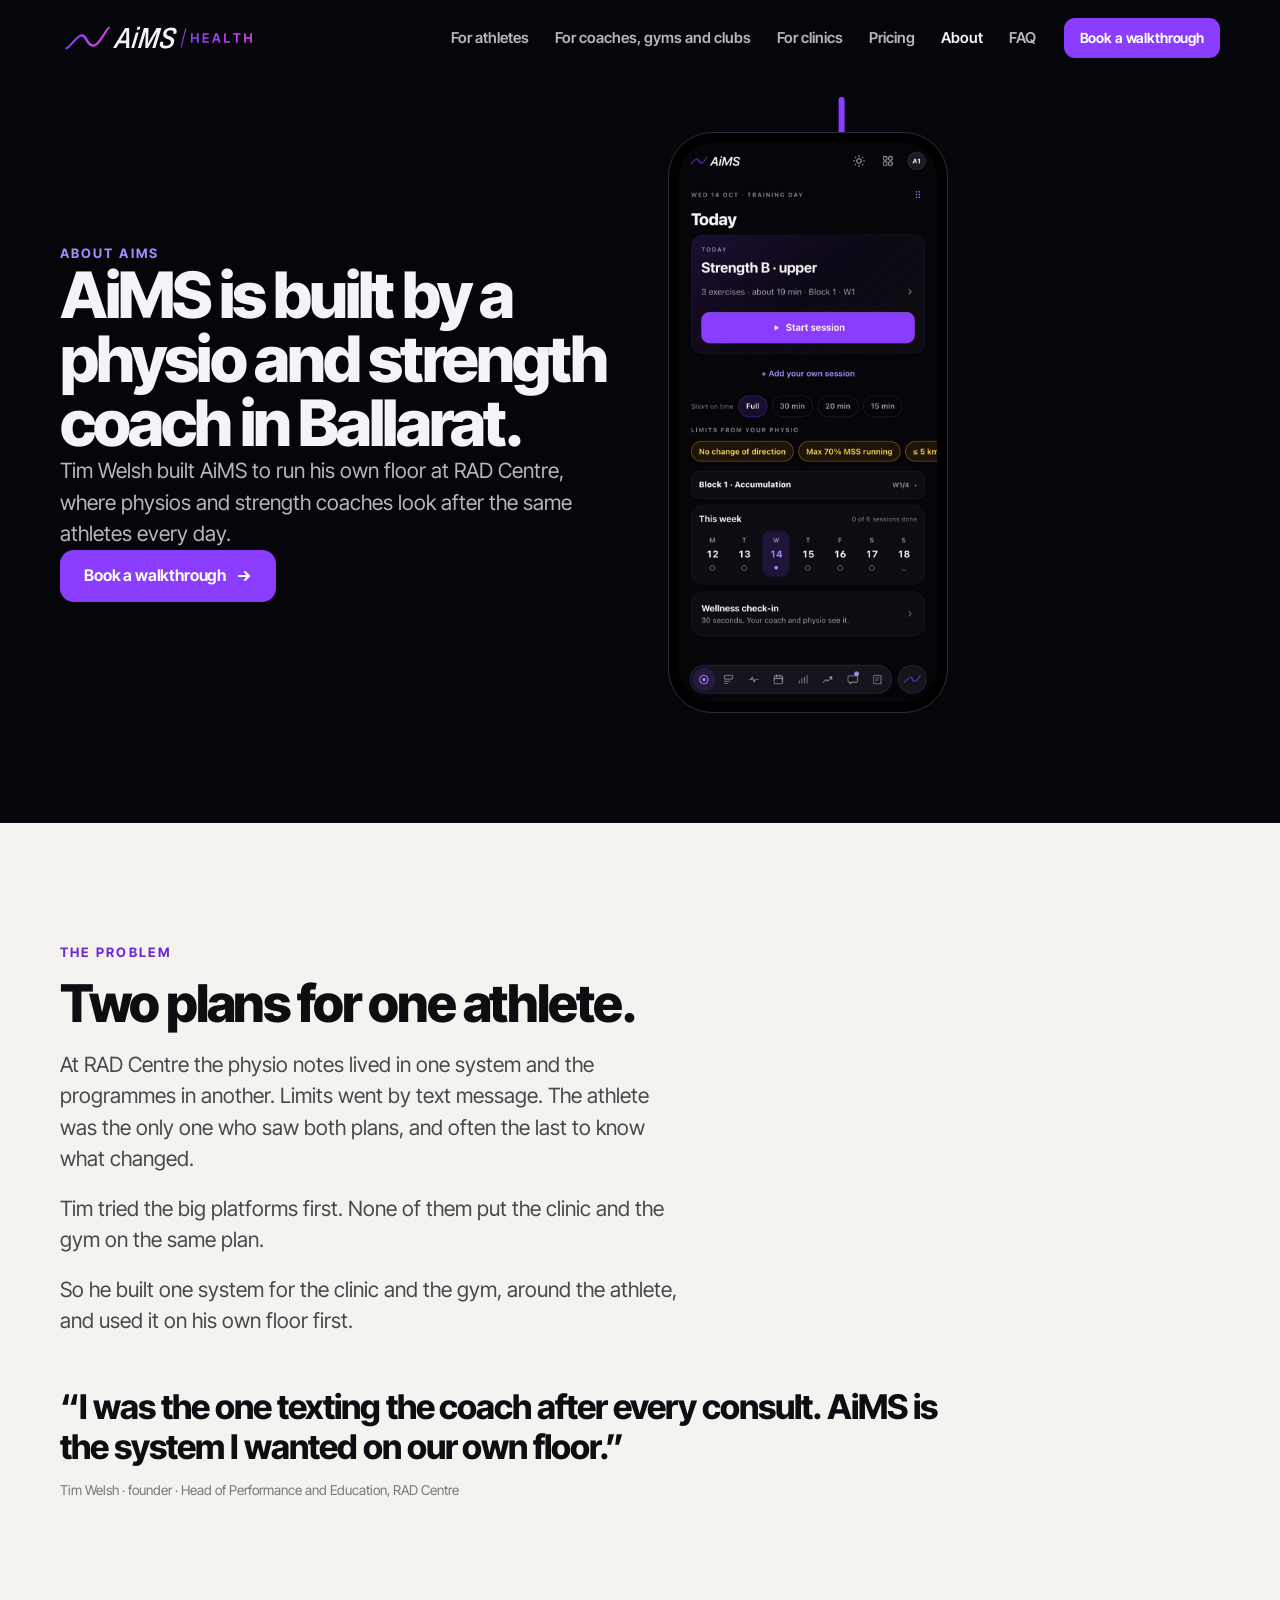
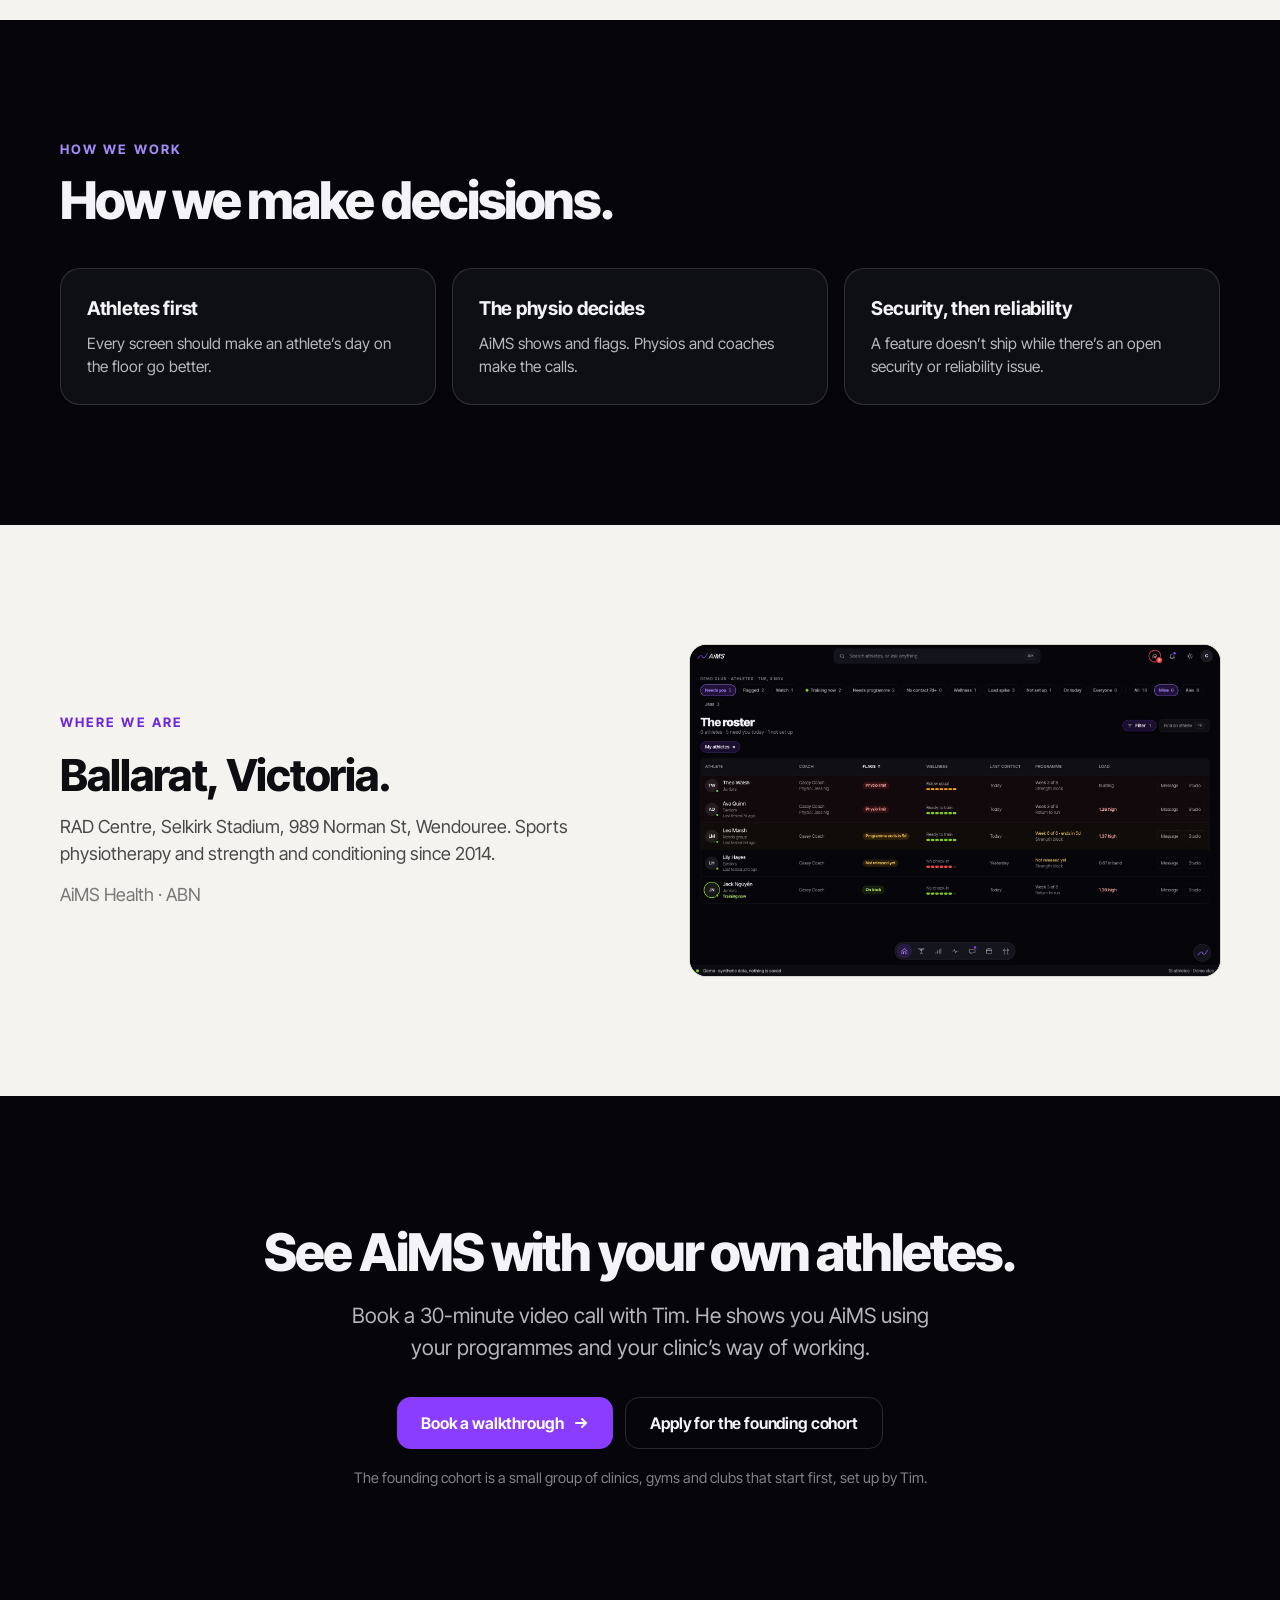
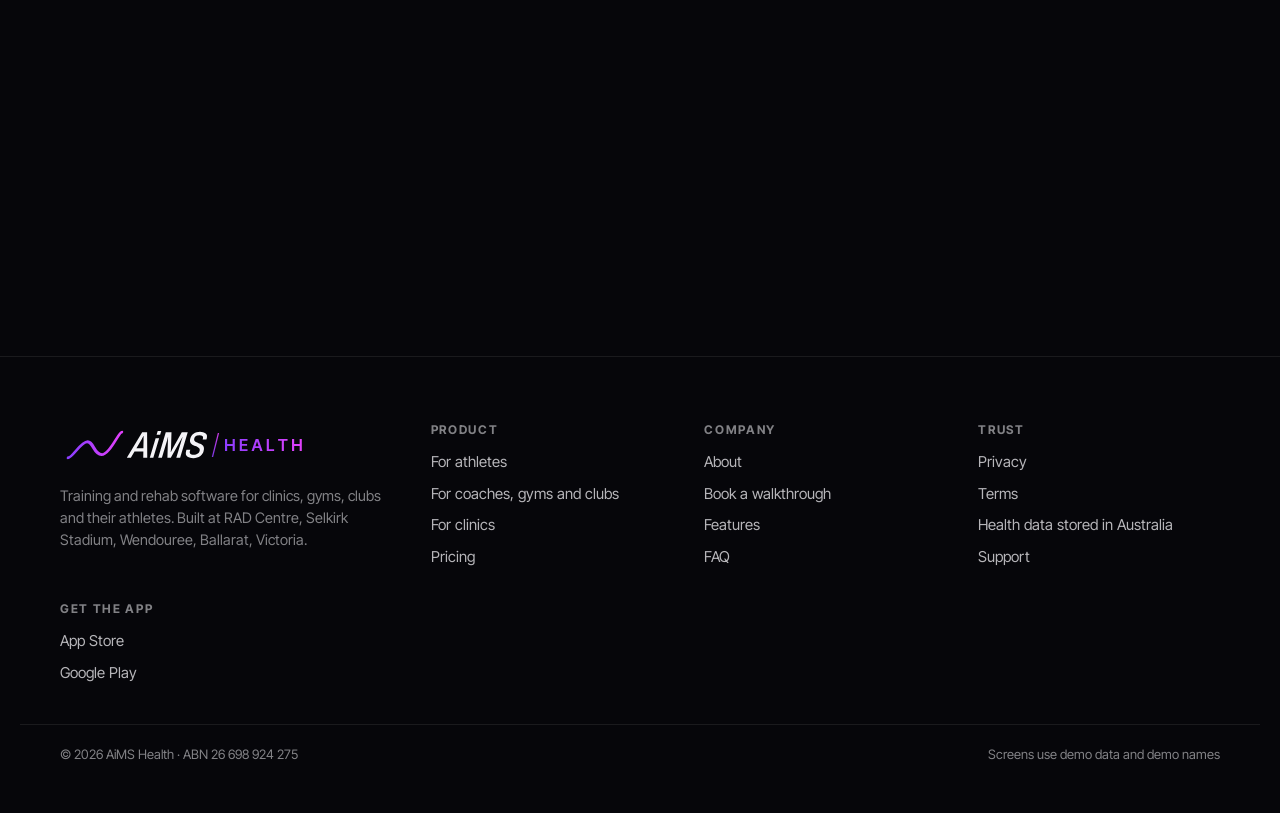
==== about.html @ 41368094 "Launch the v5 website on aimshealth.com.au New home, athletes, coaches, clinics, pricing, features, " ====
<!doctype html><html lang="en-AU"><head><meta charset="utf-8"><meta name="viewport" content="width=device-width,initial-scale=1,viewport-fit=cover">
<title>About AiMS · Built in Ballarat by a physio and strength coach</title><meta name="description" content="AiMS is built by Tim Welsh at RAD Centre in Ballarat, where physios and strength coaches look after the same athletes."><link rel="canonical" href="https://aimshealth.com.au/about"><meta property="og:type" content="website"><meta property="og:site_name" content="AiMS Health"><meta property="og:title" content="About AiMS · Built in Ballarat by a physio and strength coach"><meta property="og:description" content="AiMS is built by Tim Welsh at RAD Centre in Ballarat, where physios and strength coaches look after the same athletes."><meta property="og:url" content="https://aimshealth.com.au/about"><meta property="og:image" content="https://aimshealth.com.au/assets/og/aims-og.png"><meta property="og:image:width" content="1200"><meta property="og:image:height" content="630"><meta property="og:image:alt" content="AiMS Health: training and rehab software for clinics, gyms, clubs and their athletes"><meta property="og:locale" content="en_AU"><meta name="twitter:card" content="summary_large_image"><meta name="twitter:title" content="About AiMS · Built in Ballarat by a physio and strength coach"><meta name="twitter:description" content="AiMS is built by Tim Welsh at RAD Centre in Ballarat, where physios and strength coaches look after the same athletes."><meta name="twitter:image" content="https://aimshealth.com.au/assets/og/aims-og.png"><link rel="icon" href="/favicon.ico" sizes="any">
<meta name="theme-color" content="#06060A"><link rel="icon" href="assets/logo/favicon.svg" type="image/svg+xml"><link rel="apple-touch-icon" href="assets/logo/apple-touch-icon.png">
<link rel="preconnect" href="https://fonts.googleapis.com"><link rel="preconnect" href="https://fonts.gstatic.com" crossorigin><link href="https://fonts.googleapis.com/css2?family=Inter+Tight:wght@400..800&display=swap" rel="stylesheet">
<link rel="stylesheet" href="v4.css"></head><body><a class="skip" href="#main">Skip to content</a>

<div class="page" id="main"><section class="pg-hero"><header class="hdr"><div class="wrap"><a class="logo" href="index.html"><picture><source media="(max-width:899px)" srcset="assets/logo/aims-health_dark_small-cut.svg"><img src="assets/logo/aims-health-g2_dark.svg" alt="AiMS Health home"></picture></a>
<nav aria-label="Main"><a href="athletes.html">For athletes</a><a href="coaches.html">For coaches, gyms and clubs</a><a href="clinics.html">For clinics</a><a href="pricing.html">Pricing</a><a href="about.html" class=on>About</a><a href="faq.html">FAQ</a></nav><details class="menu"><summary>Menu</summary><nav aria-label="Main"><a href="athletes.html">For athletes</a><a href="coaches.html">For coaches, gyms and clubs</a><a href="clinics.html">For clinics</a><a href="pricing.html">Pricing</a><a href="about.html" class=on>About</a><a href="faq.html">FAQ</a><a href="contact.html">Book a walkthrough</a></nav></details>
<a class="btn btn-p btn-sm" href="contact.html">Book a walkthrough</a></div></header><div class="wrap"><div class="hero-grid"><div class="tx">
<div class="eyebrow rv">About AiMS</div><h1 class="rv">AiMS is built by a physio and strength coach in Ballarat.</h1><p class="lead rv">Tim Welsh built AiMS to run his own floor at RAD Centre, where physios and strength coaches look after the same athletes every day.</p><div class="ctas rv"><a class="btn btn-p" href="contact.html">Book a walkthrough <svg class="arr" viewBox="0 0 16 16" fill="none" stroke="currentColor" stroke-width="2" stroke-linecap="round" aria-hidden="true"><path d="M3 8h10M9 4l4 4-4 4"/></svg></a></div></div><div class="media rv"><div class="phone"><img src="assets/shots/app/athlete-home_dark.jpg" width="780" height="1690" alt="AiMS athlete app: today’s session, demo data" decoding="async" loading="lazy"></div></div></div></div></section><section class="sec light"><div class="wrap"><div class="sec-head rv"><div class="eyebrow">The problem</div><h2 style="margin-top:14px">Two plans for one athlete.</h2>
<p class="lead">At RAD Centre the physio notes lived in one system and the programmes in another. Limits went by text message. The athlete was the only one who saw both plans, and often the last to know what changed.</p>
<p class="lead">Tim tried the big platforms first. None of them put the clinic and the gym on the same plan.</p>
<p class="lead">So he built one system for the clinic and the gym, around the athlete, and used it on his own floor first.</p></div>
<blockquote class="rv" style="font-size:34px;font-weight:750;letter-spacing:-.03em;line-height:1.2;margin-top:50px;max-width:900px">“I was the one texting the coach after every consult. AiMS is the system I wanted on our own floor.”</blockquote>
<p class="cap rv">Tim Welsh · founder · Head of Performance and Education, RAD Centre </p></div></section><section class="sec"><div class="wrap"><div class="sec-head rv"><div class="eyebrow">How we work</div><h2 style="margin-top:14px">How we make decisions.</h2></div><div class="cards">
<div class="card rv"><b>Athletes first</b><span>Every screen should make an athlete’s day on the floor go better.</span></div>
<div class="card rv"><b>The physio decides</b><span>AiMS shows and flags. Physios and coaches make the calls.</span></div>
<div class="card rv"><b>Security, then reliability</b><span>A feature doesn’t ship while there’s an open security or reliability issue.</span></div></div></div></section><section class="sec light"><div class="wrap"><div class="row"><div class="tx rv"><div class="eyebrow">Where we are</div><h3 style="font-size:44px">Ballarat, Victoria.</h3>
<p>RAD Centre, Selkirk Stadium, 989 Norman St, Wendouree. Sports physiotherapy and strength and conditioning since 2014.</p><p class="cap">AiMS Health · ABN </p></div>
<div class="media rv"><div class="shot"><img src="assets/shots/app/coach-roster_dark.jpg" width="1800" height="1125" alt="AiMS coach roster, demo data" decoding="async" loading="lazy"></div></div></div></div></section><section class="cta" id="next"><div class="wrap">
<h2 class="rv">See AiMS with your own athletes.</h2>
<p class="lead rv">Book a 30-minute video call with Tim. He shows you AiMS using your programmes and your clinic’s way of working.</p>
<div class="ctas rv"><a class="btn btn-p" href="contact.html">Book a walkthrough <svg class="arr" viewBox="0 0 16 16" fill="none" stroke="currentColor" stroke-width="2" stroke-linecap="round" aria-hidden="true"><path d="M3 8h10M9 4l4 4-4 4"/></svg></a><a class="btn btn-s" href="contact.html#founding">Apply for the founding cohort</a></div>
<p class="small rv">The founding cohort is a small group of clinics, gyms and clubs that start first, set up by Tim. </p>
<div class="mark-box" aria-hidden="true"></div></div></section><footer><div class="wrap"><div><img src="assets/logo/aims-health-g2_dark.svg" alt="AiMS Health" loading="lazy"><p>Training and rehab software for clinics, gyms, clubs and their athletes. Built at RAD Centre, Selkirk Stadium, Wendouree, Ballarat, Victoria.</p></div>
<div><h4>Product</h4><ul><li><a href="athletes.html">For athletes</a></li><li><a href="coaches.html">For coaches, gyms and clubs</a></li><li><a href="clinics.html">For clinics</a></li><li><a href="pricing.html">Pricing</a></li></ul></div>
<div><h4>Company</h4><ul><li><a href="about.html">About</a></li><li><a href="contact.html">Book a walkthrough</a></li><li><a href="whatsnew.html">Features</a></li><li><a href="faq.html">FAQ</a></li></ul></div>
<div><h4>Trust</h4><ul><li><a href="/privacy">Privacy</a></li><li><a href="/terms">Terms</a></li><li><a href="faq.html#privacy">Health data stored in Australia</a></li><li><a href="/support">Support</a></li></ul></div>
<div><h4>Get the app</h4><ul><li><a href="https://apps.apple.com/au/app/id6800306696">App Store</a></li><li><a href="https://play.google.com/store/apps/details?id=au.com.aimshealth.app">Google Play</a></li></ul></div></div>
<div class="legal"><span>© 2026 AiMS Health · ABN 26 698 924 275</span><span>Screens use demo data and demo names</span></div></footer></div><script src="wave.js" defer></script></body></html>
---- v4.css ----
/* AiMS website v4 · DRAFT · one flat purple line down the page (wave.js) · plain layout, plain copy */
:root{
  --bg:#06060A;--surface:#0E0E15;--surface-2:#15151E;--line:rgba(255,255,255,.08);--line-2:rgba(255,255,255,.14);
  --t1:#F4F3F7;--t2:rgba(244,243,247,.74);--t3:rgba(244,243,247,.52);
  --paper:#F4F3EF;--ink:#0E0E12;--ink-2:rgba(14,14,18,.74);--ink-3:rgba(14,14,18,.54);
  --v:#8B3DFF;--vt:#A78BFA;--vl:#6D28D9;--care:#0E7490;
  --font:'Inter Tight',system-ui,-apple-system,'Segoe UI',sans-serif;--max:1240px;--ease:cubic-bezier(.22,1,.36,1);
}
*{box-sizing:border-box;margin:0;padding:0}
html{-webkit-text-size-adjust:100%}
body{font-family:var(--font);background:var(--bg);color:var(--t1);font-size:18px;line-height:1.5;-webkit-font-smoothing:antialiased;overflow-x:hidden}
img{display:block;max-width:100%;height:auto}a{color:inherit;text-decoration:none}
.page{position:relative}
.page>section,.page>footer{position:relative}
.wrap{max-width:var(--max);margin:0 auto;padding:0 40px;position:relative;z-index:2}
.media{position:relative;z-index:3}
/* the line: its own layer, under content, over section backgrounds */
.page>.wave{position:absolute;z-index:1;pointer-events:none}
.measuring .rv{transform:none!important;transition:none!important}

.draft{background:#1B1B25;color:var(--t2);font-size:13px;text-align:center;padding:8px 16px}.draft b{color:var(--t1)}
.skip{position:absolute;left:-999px}.skip:focus{left:16px;top:8px;z-index:99;background:#fff;color:#000;padding:8px 12px;border-radius:8px}

/* header */
.hdr{position:relative;z-index:20}
.hdr .wrap{display:flex;align-items:center;gap:28px;height:76px}
.hdr .logo img{height:38px;width:auto}
.hdr nav{display:flex;gap:26px;margin-left:auto;font-size:15px;font-weight:600;color:var(--t2)}
.hdr nav a:hover,.hdr nav a.on{color:var(--t1)}
.menu{display:none}
.btn{display:inline-flex;align-items:center;justify-content:center;gap:10px;min-height:52px;padding:0 24px;border-radius:14px;font:650 16px/1.1 var(--font);letter-spacing:-.01em;white-space:nowrap;transition:transform .2s var(--ease),background-color .2s}
.btn:hover{transform:translateY(-1px)}
.btn-p{background:var(--v);color:#fff}.btn-p:hover{background:#7A2BF0}
.btn-s{color:var(--t1);border:1px solid var(--line-2)}
.light .btn-s{color:var(--ink);border-color:rgba(14,14,18,.22)}
.btn-sm{min-height:40px;padding:0 16px;font-size:14px;border-radius:11px}
.btn .arr{width:16px;height:16px}
.link{font-weight:650;color:var(--vt);border-bottom:1px solid rgba(167,139,250,.4)}.light .link{color:var(--vl);border-color:rgba(109,40,217,.35)}

/* type */
.eyebrow{font-size:13px;font-weight:700;letter-spacing:.16em;text-transform:uppercase;color:var(--vt)}
.light .eyebrow{color:var(--vl)}
h1{font-size:76px;font-weight:800;letter-spacing:-.045em;line-height:1;text-wrap:balance}
h2{font-size:52px;font-weight:800;letter-spacing:-.04em;line-height:1.04;text-wrap:balance}
h3{font-size:24px;font-weight:750;letter-spacing:-.02em;line-height:1.2}
.lead{font-size:21px;line-height:1.5;color:var(--t2);max-width:620px}
p{color:var(--t2)}
.light{background:var(--paper);color:var(--ink)}
.light p,.light .lead{color:var(--ink-2)}
.tim[hidden]{display:none!important}
.tim{display:inline-block;font-size:11px!important;font-weight:700;letter-spacing:.04em;color:#0E0E12!important;background:#E9E3FF;border-radius:6px;padding:2px 7px;margin-left:6px;vertical-align:2px;white-space:nowrap;line-height:1.5}
.tag{display:inline-block;font-size:11px;font-weight:750;letter-spacing:.08em;text-transform:uppercase;border-radius:999px;padding:3px 9px;vertical-align:2px;white-space:nowrap;line-height:1.4}
.tag.coming{color:var(--t2);border:1px solid var(--line-2)}
.light .tag.coming{color:var(--ink-2);border-color:rgba(14,14,18,.25)}
.tag.live{color:#0B3B12;background:#B9F28B}
.cap{font-size:13.5px;color:var(--t3);margin-top:12px}.light .cap{color:var(--ink-3)}

/* product frames */
.shot{border-radius:16px;overflow:hidden;background:#000;box-shadow:0 0 0 1px rgba(255,255,255,.12)}
.light .shot{box-shadow:0 0 0 1px #D6D4CD}
.phone{position:relative;width:280px;max-width:100%;border-radius:44px;background:#000;padding:10px;border:1px solid #2C2C38}
.phone img{border-radius:34px}
.light .phone{border-color:#CFCDC6}

/* hero */
.hero{padding:0 0 120px;background:var(--bg)}
.hero-grid{display:grid;grid-template-columns:1fr 1.05fr;gap:56px;align-items:center;padding-top:56px}
.hero h1{margin-top:18px}
.hero .lead{margin-top:24px}
.hero .ctas{margin-top:36px}
.hero .after{font-size:15px;color:var(--t3);margin-top:16px}
.ctas{display:flex;gap:12px;flex-wrap:wrap}

/* who it's for */
.who{padding:110px 0;background:var(--paper);color:var(--ink)}
.who-grid{display:grid;grid-template-columns:repeat(3,1fr);gap:18px;margin-top:36px}
.who-card{border-radius:20px;background:#fff;border:1px solid #E2E0DA;padding:28px}
.who-card .k{font-size:13px;font-weight:750;letter-spacing:.12em;text-transform:uppercase;color:var(--vl)}
.who-card h3{margin-top:12px;color:var(--ink)}
.who-card p{margin-top:10px;font-size:16.5px}
.who-card a{display:inline-block;margin-top:16px;font-size:15px}

/* plan / train / track and split rows */
.sec{padding:120px 0}
.sec-head{max-width:760px}
.sec-head .lead{margin-top:18px}
.rows{display:grid;gap:120px;margin-top:80px}
.row{display:grid;grid-template-columns:1fr 1fr;gap:100px;align-items:center}
.row.rev>.tx{order:2}
.row .media{display:flex;flex-direction:column;align-items:center}
.row .media .shot{width:100%}
.step-n{display:inline-grid;place-items:center;width:44px;height:44px;border-radius:50%;background:var(--v);color:#fff;font-weight:800;font-size:17px}
.row h3{font-size:36px;letter-spacing:-.03em;margin-top:18px;line-height:1.1}
.row .tx p{margin-top:14px;font-size:18px}
.ticks{list-style:none;display:grid;gap:12px;margin-top:22px}
.ticks li{position:relative;padding-left:28px;font-size:17px;line-height:1.45;color:var(--t2)}
.ticks li b{color:var(--t1)}
.ticks li:before{content:"";position:absolute;left:2px;top:7px;width:12px;height:6px;border-left:2.5px solid var(--vt);border-bottom:2.5px solid var(--vt);transform:rotate(-45deg)}
.light .ticks li{color:var(--ink-2)}.light .ticks li b{color:var(--ink)}.light .ticks li:before{border-color:var(--vl)}

/* the clinical wall */
.wall{display:grid;grid-template-columns:1fr 1fr;gap:16px;margin-top:40px}
.wall>div{border-radius:20px;padding:26px;background:#fff;border:1px solid #E2E0DA}
.dark .wall>div,.page>section:not(.light) .wall>div{background:var(--surface);border-color:var(--line-2)}
.wall h3{font-size:21px}
.wall ul{list-style:none;margin-top:14px;display:grid;gap:10px}
.wall li{font-size:16px;padding-left:24px;position:relative;color:var(--ink-2)}
.page>section:not(.light) .wall li{color:var(--t2)}
.wall .yes li:before{content:"";position:absolute;left:2px;top:7px;width:11px;height:6px;border-left:2.5px solid var(--vl);border-bottom:2.5px solid var(--vl);transform:rotate(-45deg)}
.wall .no li:before{content:"";position:absolute;left:3px;top:10px;width:12px;height:2.5px;background:#B42318}

/* live now / coming */
.status{display:grid;grid-template-columns:1fr 1fr;gap:16px;margin-top:40px}
.status>div{border-radius:20px;padding:28px;background:var(--surface);border:1px solid var(--line-2)}
.light .status>div{background:#fff;border-color:#E2E0DA}
.status h3{display:flex;align-items:center;gap:10px}
.status ul{list-style:none;margin-top:16px;display:grid;gap:10px}
.status li{font-size:16.5px;color:var(--t2);padding-left:20px;position:relative}
.light .status li{color:var(--ink-2)}
.status li:before{content:"";position:absolute;left:2px;top:10px;width:7px;height:7px;border-radius:50%;background:var(--vt)}
.status .soon li:before{background:transparent;border:1.5px solid var(--t3)}
.light .status .soon li:before{border-color:var(--ink-3)}

/* founder */
.founder{display:grid;grid-template-columns:1fr 1fr;min-height:640px;background:var(--bg)}
.ph-slot{position:relative;border-radius:0;min-height:520px;background:repeating-linear-gradient(115deg,#17121F 0 18px,#120E19 18px 36px);display:flex;align-items:flex-end;padding:28px}
.ph-slot.round{border-radius:22px}
.brief{border:1.5px dashed rgba(167,139,250,.6);border-radius:14px;padding:14px 16px;font-size:13.5px;color:var(--t2);background:rgba(6,6,10,.6);max-width:440px}
.brief b{display:block;font-size:11px;letter-spacing:.14em;text-transform:uppercase;color:var(--vt);margin-bottom:4px}
.founder>.ph-slot{order:2}
.founder-shot{background:radial-gradient(ellipse at 50% 40%,#22134a 0,#0B0B10 70%);align-items:center;justify-content:center;padding:56px}
.founder-shot img{width:100%;height:auto;border-radius:14px;box-shadow:0 30px 80px rgba(0,0,0,.5);border:1px solid rgba(255,255,255,.08)}
.founder .tx{padding:110px 80px 110px 120px;display:flex;flex-direction:column;justify-content:center;position:relative;z-index:2}
.founder blockquote{font-size:38px;font-weight:750;letter-spacing:-.03em;line-height:1.15;margin-top:20px}
.founder .by{margin-top:22px;font-size:16px;color:var(--t3)}
.facts{display:grid;grid-template-columns:1fr 1fr;gap:20px 28px;margin-top:44px;padding-top:30px;border-top:1px solid var(--line)}
.facts b{display:block;font-size:17px}.facts span{font-size:15px;color:var(--t3)}

/* pricing tiles */
.ptiles{display:grid;grid-template-columns:repeat(3,1fr);gap:18px;margin-top:44px}
.pt{border-radius:22px;background:#fff;border:1px solid #E2E0DA;padding:30px;display:flex;flex-direction:column}
.pt.pick{background:var(--ink);color:var(--t1);border-color:var(--ink)}
.pt .tier{font-size:13px;font-weight:700;letter-spacing:.12em;text-transform:uppercase;color:var(--ink-3)}
.pt.pick .tier{color:var(--vt)}
.pt .price{font-size:60px;font-weight:800;letter-spacing:-.05em;line-height:1;margin-top:18px}
.pt .price small{font-size:17px;font-weight:600;letter-spacing:0;color:var(--ink-3)}
.pt.pick .price small{color:var(--t3)}
.pt p{font-size:16px;margin-top:12px}.pt.pick p{color:var(--t2)}
.pt .ticks{margin-top:18px}.pt.pick .ticks li{color:var(--t2)}.pt.pick .ticks li b{color:var(--t1)}.pt.pick .ticks li:before{border-color:var(--vt)}
.pt .sp{flex:1;min-height:24px}
.pt .btn{align-self:flex-start}
.gst{font-size:14.5px;color:var(--ink-3);margin-top:18px}
.pcmp{width:100%;border-collapse:collapse;margin-top:28px;font-size:15px}
.pcmp th,.pcmp td{text-align:left;padding:13px 12px;border-bottom:1px solid #DAD8D1}
.pcmp th{font-size:12px;letter-spacing:.08em;text-transform:uppercase;color:var(--ink-3)}
.pcmp td{color:var(--ink-2)}.pcmp td:first-child{color:var(--ink);font-weight:600}.pcmp .y{color:var(--vl);font-weight:700}.pcmp .n{color:#A9A7A0}
.cards{display:grid;grid-template-columns:repeat(3,1fr);gap:16px;margin-top:40px}
.card{border-radius:20px;padding:26px;background:#fff;border:1px solid #E2E0DA}
.page>section:not(.light) .card{background:var(--surface);border-color:var(--line-2)}
.card b{display:block;font-size:19px;letter-spacing:-.015em}
.card span{display:block;margin-top:8px;font-size:15.5px;line-height:1.5;color:var(--ink-2)}
.page>section:not(.light) .card span{color:var(--t2)}

/* inner page hero */
.pg-hero{padding:0 0 110px}
.pg-hero .hero-grid{grid-template-columns:1fr 1fr}
.pg-hero.solo .hero-grid{grid-template-columns:1fr}
.pg-hero h1{font-size:64px}

/* FAQ, contact, legal */
.faqg{display:grid;grid-template-columns:240px 1fr;gap:56px}
.faqg nav{position:sticky;top:30px;align-self:start;display:grid;gap:10px;font-size:15px;color:var(--t2)}
.qa{padding:22px 0;border-top:1px solid var(--line)}
.qa h3{font-size:20px}.qa p{margin-top:8px;font-size:16.5px;line-height:1.55}
.faq-sec{margin-top:44px}.faq-sec:first-child{margin-top:0}
.faq-sec>.eyebrow{display:block;margin-bottom:6px}
.form{display:grid;grid-template-columns:1fr 1fr;gap:16px;border-radius:24px;background:var(--surface);border:1px solid var(--line-2);padding:32px}
.form label{display:grid;gap:8px;font-size:14px;font-weight:650;color:var(--t2)}
.form .full{grid-column:1/-1}
.form input,.form select,.form textarea{width:100%;min-height:48px;border-radius:14px;border:1px solid var(--line-2);background:var(--surface-2);color:var(--t1);padding:0 14px;font:500 16px var(--font)}
.form textarea{min-height:120px;padding:12px 14px;resize:vertical}
.nextsteps{list-style:none;display:grid;gap:22px;counter-reset:n;margin-top:26px}
.nextsteps li{position:relative;padding-left:52px;font-size:16.5px;color:var(--t2);line-height:1.5}
.nextsteps li b{display:block;color:var(--t1);font-size:18px}
.nextsteps li:before{counter-increment:n;content:counter(n);position:absolute;left:0;top:0;width:36px;height:36px;border-radius:50%;background:var(--v);color:#fff;display:grid;place-items:center;font-weight:800}
.legal-doc{max-width:800px}.legal-doc h2{font-size:40px;margin-top:20px}.legal-doc h3{font-size:20px;margin-top:30px}.legal-doc p{margin-top:10px;font-size:16.5px;line-height:1.6}
.wn{display:grid;gap:14px;margin-top:36px}
.wn>div{display:grid;grid-template-columns:150px 1fr;gap:24px;padding:22px 0;border-top:1px solid var(--line)}
.light .wn>div{border-color:#DAD8D1}
.wn .k{font-size:13px;font-weight:750;letter-spacing:.12em;text-transform:uppercase;color:var(--vt)}
.light .wn .k{color:var(--vl)}
.wn h3{font-size:21px}.wn p{margin-top:6px;font-size:16.5px}

/* the tools hub: old tool -> what it becomes in AiMS */
.tools{display:grid;grid-template-columns:1fr 220px 1.2fr;align-items:center;margin-top:52px}
.tcol{display:grid;gap:12px}
.tcard{min-height:64px;display:flex;align-items:center;justify-content:space-between;gap:12px;padding:0 20px;border-radius:14px;font-size:17px}
.tcard.old{border:1px solid var(--line-2);color:var(--t2);font-weight:600;background:transparent}
.tcard.new{background:var(--surface);border:1px solid var(--line-2)}
.tcard.new b{font-size:17px;color:var(--t1);letter-spacing:-.01em}
.tmid{position:relative;align-self:stretch;display:grid;place-items:center}
.tmid svg{position:absolute;inset:0;width:100%;height:100%;overflow:visible}
.tmid path{fill:none;stroke:var(--v);stroke-width:2.5;opacity:.75;vector-effect:non-scaling-stroke}
.tmid .hub{position:relative;z-index:2;width:80px;height:80px;border-radius:19px}
/* product tags in wordmark case: AiMS, AiMS Care */
.wm{font-style:normal;font-size:13px;font-weight:750;letter-spacing:-.01em;padding:4px 10px;border-radius:999px;white-space:nowrap}
.wm-aims{background:rgba(139,61,255,.16);color:#C4B5FD}.wm-care{background:rgba(34,211,238,.14);color:#67E8F9}
.tools-m{display:none;list-style:none}
.tools-note{margin-top:26px}
.m-only{display:none}

/* journeys: landmark chips on the line, real screens across from them */
.journey .tl-ev{height:210px}
.journey .tl-ev.has-phone{height:560px}.journey .tl-ev.has-desk{height:400px}
.journey .tl-tx.chip{display:flex;gap:12px;align-items:flex-start;background:var(--surface);border:1px solid var(--line-2);border-radius:16px;padding:14px 16px;text-align:left!important;width:min(360px,36%)}
.journey .chip .av{flex:none;width:34px;height:34px;border-radius:50%;display:grid;place-items:center;font-size:11.5px;font-weight:800;letter-spacing:.02em;color:#fff;background:var(--v)}
.journey .flag .chip .av{background:#EF4444}.journey .watch .chip .av{background:#B45309}
.journey .chip h4{font-size:18px;margin-top:2px}.journey .chip p{font-size:15px;margin-top:3px}
.journey .chip time{font-size:11.5px}
.tl-shot{position:absolute;top:50%;transform:translateY(-50%);z-index:3;transition:opacity .5s var(--ease)}
.tl-ev.L .tl-shot{left:calc(50% + 96px)}.tl-ev.R .tl-shot{right:calc(50% + 96px)}
.tl-shot .phone{width:220px;border-radius:36px;padding:8px}.tl-shot .phone img{border-radius:28px}
.tl-shot .shot{width:min(470px,38vw)}
.wave-on .tl-ev:not(.on) .tl-shot{opacity:0}
@media (prefers-reduced-motion:reduce){.tl-shot{transition:none}.wave-on .tl-ev:not(.on) .tl-shot{opacity:1}}

/* demo clips (pnpm video:site) */
video.clip{display:block;width:100%;height:auto;background:#000}
.phone video.clip{border-radius:34px}.tl-shot .phone video.clip{border-radius:28px}
.clip-grid{display:grid;grid-template-columns:repeat(4,1fr);gap:22px;margin-top:40px;align-items:start}
.clip-card .media{margin:0}.clip-card .phone{width:100%;max-width:240px}
.clip-card h3{font-size:18px;margin-top:16px}.clip-card p{font-size:15px;margin-top:6px}
.clip-card:has(.shot){grid-column:span 2}

/* v5: Apple-style scenes. One idea per screen, a device on generous empty space. */
.scene{padding:150px 0;min-height:88vh;display:flex;align-items:center}
.scene .wrap{width:100%}
.scene-grid{display:grid;grid-template-columns:.85fr 1.15fr;gap:90px;align-items:center}
.scene-grid.rev{grid-template-columns:1.15fr .85fr}.scene-grid.rev>.tx{order:2}
.scene h2{font-size:64px;letter-spacing:-.045em;line-height:1.02;margin-top:16px}
.scene .lead{margin-top:20px;font-size:21px}
.hero-scene .scene-grid{grid-template-columns:1fr;gap:56px;text-align:center}
.hero-scene .tx{max-width:760px;margin:0 auto}.hero-scene .lead{margin-left:auto;margin-right:auto}
.hero-scene h2{font-size:96px}
.device{display:flex;justify-content:center;transform-origin:50% 60%;will-change:transform}
.measuring .device,.measuring .scene .tx{transform:none!important}
.scene .tx{will-change:opacity,transform}
.device.mac{flex-direction:column;align-items:center}
.device.mac .bezel{width:100%;max-width:820px;padding:14px 14px 18px;border-radius:22px 22px 6px 6px;background:#0B0B10;border:1px solid #2C2C38}
.device.mac .bezel img,.device.mac .bezel video{border-radius:8px;display:block;width:100%;height:auto}
.device.mac .base{width:112%;max-width:920px;height:14px;border-radius:0 0 16px 16px;background:linear-gradient(#2A2A33,#15151B);border:1px solid #2C2C38;border-top:0}
.hero-scene .device.mac .bezel{max-width:1040px}.hero-scene .device.mac .base{max-width:1160px}
.device.ipad .bezel{width:100%;max-width:640px;padding:16px;border-radius:30px;background:#0B0B10;border:1px solid #2C2C38}
.device.ipad .bezel video,.device.ipad .bezel img{border-radius:14px;display:block;width:100%;height:auto}
.device.iphone .phone{width:300px}
.light .device .bezel{border-color:#CFCDC6}
/* support team: the athlete in the middle */
.team-wrap{margin:44px auto 10px;max-width:720px}
.team{width:100%;height:auto;overflow:visible}
.team text{font:700 17px var(--font);text-anchor:middle;letter-spacing:-.01em}
.team .ath circle{fill:var(--v)}.team .ath text{fill:#fff;font-size:22px;font-weight:800}
.team .bub circle{fill:#fff;stroke:var(--v);stroke-width:2.5}.team .bub text{fill:var(--ink)}
.team .bub.faint circle{fill:transparent;stroke:rgba(14,14,18,.22);stroke-width:1.5}.team .bub.faint text{fill:var(--ink-3);font-size:14px;font-weight:600}
.team .wv-link{fill:none;stroke:var(--v);stroke-width:4;stroke-linecap:round;stroke-dasharray:1;stroke-dashoffset:1;transition:stroke-dashoffset .9s var(--ease) var(--d,0s)}
.team .hair{stroke:rgba(14,14,18,.16);stroke-width:1.2;opacity:0;transition:opacity .6s var(--ease) .9s}
.team .bub,.team .ath{opacity:0;transform:translateY(10px);transition:opacity .6s var(--ease) var(--d,0s),transform .6s var(--ease) var(--d,0s);transform-box:fill-box;transform-origin:center}
.team .ath{transform:scale(.92)}
.team-wrap.in .wv-link{stroke-dashoffset:0}.team-wrap.in .hair{opacity:1}.team-wrap.in .bub,.team-wrap.in .ath{opacity:1;transform:none}
@media (prefers-reduced-motion:reduce){.team .wv-link{stroke-dashoffset:0;transition:none}.team .hair,.team .bub,.team .ath{opacity:1;transform:none;transition:none}}
.stores{display:flex;gap:12px;flex-wrap:wrap;margin-top:24px}
.store{display:inline-flex;align-items:center;min-height:48px;padding:0 18px;border-radius:12px;background:#000;color:#fff;font-weight:650;border:1px solid #333}

/* features by audience */
.feat-grid{display:grid;grid-template-columns:repeat(3,1fr);gap:18px;margin-top:40px}
.feat{border-radius:20px;padding:28px;background:#fff;border:1px solid #E2E0DA;display:flex;flex-direction:column}
.page>section:not(.light) .feat{background:var(--surface);border-color:var(--line-2)}
.feat h3{font-size:21px}
.feat .ticks{margin-top:16px;gap:10px}.feat .ticks li{font-size:16px}
.feat .link{margin-top:auto;padding-top:18px;align-self:flex-start;font-size:15px}
/* video placeholders: short silent loops captured from the aims-app demo */
.vid-ph{position:relative;border-radius:20px;background:repeating-linear-gradient(115deg,#17121F 0 18px,#120E19 18px 36px);display:flex;align-items:flex-end;padding:20px;width:100%}
.vid-ph.phone{max-width:300px;min-height:520px;border-radius:38px}
.vid-ph.desk{min-height:340px}
.vid-ph .brief{font-size:13px}
.vid-grid{display:grid;grid-template-columns:repeat(3,1fr);gap:18px;margin-top:40px;align-items:start}
.vid-grid .vid-ph.phone{max-width:none;min-height:420px;border-radius:24px}.vid-grid .vid-ph.desk{min-height:420px}

/* the dated story: the line rolls through each dot; the load spike stretch is red (flag #EF4444) */
.story{background:var(--bg)}
.tl{position:relative;list-style:none;margin:56px auto 0;max-width:980px}
.tl-ev{position:relative;height:190px}
.tl-dot{position:absolute;top:50%;width:18px;height:18px;margin:-9px 0 0 -9px;border-radius:50%;background:var(--v);box-shadow:0 0 0 6px var(--bg);z-index:3;opacity:0;transform:scale(.4);transition:opacity .35s var(--ease),transform .35s var(--ease)}
.tl-dot.on{opacity:1;transform:none}
.tl-ev.L .tl-dot{left:calc(50% - 50px)}.tl-ev.R .tl-dot{left:calc(50% + 50px)}
.tl-tx{position:absolute;top:50%;transform:translateY(-50%);width:min(380px,40%)}
.tl-ev.L .tl-tx{right:calc(50% + 96px);text-align:right}.tl-ev.R .tl-tx{left:calc(50% + 96px)}
.tl time{display:block;font-size:13px;font-weight:750;letter-spacing:.1em;text-transform:uppercase;color:var(--vt)}
.tl h4{font-size:22px;letter-spacing:-.02em;margin-top:4px}
.tl p{font-size:16.5px;margin-top:4px}
.tl .flag .tl-dot,.tl .spike .tl-dot{background:#EF4444}
.tl .flag time,.tl .flag h4,.tl .spike time,.tl .spike h4{color:#FCA5A5}
.tl .watch .tl-dot{background:#F59E0B}
.tl .watch time,.tl .watch h4{color:#FCD34D}
.tl-tx{transition:opacity .45s var(--ease)}
.wave-on .tl-ev:not(.on) .tl-tx{opacity:0}
.story .sec-head{max-width:calc(50% + 10px)}
@media (prefers-reduced-motion:reduce){.tl-dot{opacity:1;transform:none;transition:none}.tl-tx{transition:none}.wave-on .tl-ev:not(.on) .tl-tx{opacity:1}}

/* last section: next step + the AiMS mark the line draws */
.cta{padding:130px 0 70px;text-align:center;background:var(--bg)}
.cta .lead{margin:20px auto 0}
.cta .ctas{justify-content:center;margin-top:34px}
.cta .small{font-size:14.5px;color:var(--t3);margin-top:18px}
.mark-box{width:64%;max-width:860px;height:0;padding-bottom:min(28.2%,379px);margin:70px auto 0;pointer-events:none}

/* footer */
footer{border-top:1px solid var(--line);padding:64px 0 48px;background:var(--bg)}
footer .wrap{display:grid;grid-template-columns:1.4fr 1fr 1fr 1fr;gap:32px}
footer img{height:48px;width:auto}
footer p{font-size:14.5px;margin-top:16px;max-width:340px;color:var(--t3)}
footer h4{font-size:12px;letter-spacing:.14em;text-transform:uppercase;color:var(--t3);margin-bottom:12px}
footer ul{list-style:none;display:grid;gap:9px;font-size:15px;color:var(--t2)}
.legal{max-width:var(--max);margin:40px auto 0;padding:20px 40px 0;border-top:1px solid var(--line);font-size:13px;color:var(--t3);display:flex;justify-content:space-between;gap:16px;flex-wrap:wrap}

/* reveal: opacity and transform only */
.rv{opacity:0;transform:translateY(22px);transition:opacity .7s var(--ease),transform .7s var(--ease)}
.rv.in{opacity:1;transform:none}
@media (prefers-reduced-motion:reduce){.rv{opacity:1;transform:none;transition:none}.btn{transition:none}}

/* ---------- narrow desktop: the nav moves into the Menu, the headline steps down ---------- */
.hdr nav a{white-space:nowrap}
@media (max-width:1179px){
  .hdr nav{display:none}
  .hdr .logo{margin-right:auto}
  .menu{display:block;position:relative}
  .menu summary{list-style:none;cursor:pointer;min-height:40px;display:flex;align-items:center;padding:0 12px;border-radius:11px;border:1px solid var(--line-2);font-size:14px;font-weight:650}
  .menu summary::-webkit-details-marker{display:none}
  .menu[open] nav{display:grid;position:absolute;right:0;top:48px;min-width:230px;gap:4px;padding:10px;border-radius:14px;background:#14141C;border:1px solid var(--line-2);font-size:16px;z-index:40}
  .menu nav a{padding:10px 12px;border-radius:9px}
}
@media (min-width:900px) and (max-width:1179px){
  h1{font-size:58px}.pg-hero h1{font-size:52px}
}

/* ---------- phone and tablet: stacked, the line runs down the left gutter ---------- */
@media (max-width:899px){
  body{font-size:17px}
  .wrap{padding:0 18px 0 40px}
  .legal{padding:20px 18px 0 40px}
  .hdr .wrap{height:64px;gap:12px}
  .hdr nav{display:none}
  .hdr .wrap>.btn{display:none}
  .hdr .logo{margin-right:auto}.hdr .logo img{height:28px}
  .menu{display:block;position:relative}
  .menu summary{list-style:none;cursor:pointer;min-height:40px;display:flex;align-items:center;padding:0 12px;border-radius:11px;border:1px solid var(--line-2);font-size:14px;font-weight:650}
  .menu summary::-webkit-details-marker{display:none}
  .menu[open] nav{display:grid;position:absolute;right:0;top:48px;min-width:210px;gap:4px;padding:10px;border-radius:14px;background:#14141C;border:1px solid var(--line-2);font-size:16px}
  .menu nav a{padding:10px 12px;border-radius:9px}
  h1,.pg-hero h1{font-size:40px;letter-spacing:-.04em;line-height:1.05}
  h2{font-size:32px}
  .lead{font-size:18px}
  .hero{padding-bottom:64px}
  .hero-grid,.pg-hero .hero-grid{grid-template-columns:1fr;gap:36px;padding-top:28px}
  .hero .ctas .btn{width:100%}
  .who,.sec{padding:64px 0}
  .who-grid,.cards,.ptiles,.wall,.status,.faqg,.form,.feat-grid,.vid-grid,.clip-grid,footer .wrap{grid-template-columns:1fr}
  .clip-card:has(.shot){grid-column:auto}.clip-card .phone{max-width:230px}
  .vid-ph.phone{min-height:440px}.vid-ph.desk{min-height:240px}.vid-grid .vid-ph{min-height:260px!important}
  .rows{gap:64px;margin-top:44px}
  .row,.row.rev{grid-template-columns:1fr;gap:26px}
  .row.rev>.tx{order:0}
  .row .media{align-items:flex-start}
  .row h3{font-size:27px}
  .phone{width:230px;border-radius:38px}.phone img{border-radius:29px}
  .founder{grid-template-columns:1fr;min-height:0}
  .founder .ph-slot{min-height:300px;margin-left:40px}
  .founder .tx{padding:56px 18px 64px 40px}
  .founder blockquote{font-size:27px}
  .facts{grid-template-columns:1fr}
  .pt .price{font-size:48px}
  .pcmp{display:block;overflow-x:auto;font-size:13px}.pcmp th,.pcmp td{padding:9px 7px}
  .faqg nav{position:static}
  .wn>div{grid-template-columns:1fr;gap:6px}
  .form{padding:20px}
  .cta{padding:72px 0 40px;text-align:left}
  .cta .lead{margin-left:0}
  .cta .ctas{justify-content:flex-start}.cta .ctas .btn{width:100%}
  .mark-box{width:70%;padding-bottom:30.8%;margin:48px 8% 0 auto}
  .pg-hero{padding-bottom:64px}
  .ph-slot{min-height:300px}
  .tl{margin-top:36px}
  .tl-ev{height:auto;padding:16px 0}
  .tl-ev.L .tl-dot{left:-27px}.tl-ev.R .tl-dot{left:-19px}
  .tl-dot{width:14px;height:14px;margin:-7px 0 0 -7px;box-shadow:0 0 0 4px var(--bg)}
  .tl-tx,.tl-ev.L .tl-tx,.tl-ev.R .tl-tx{position:static;transform:none;width:auto;text-align:left}
  .tl h4{font-size:19px}.tl p{font-size:16px}
  .story .sec-head{max-width:none}
  .scene{padding:64px 0;min-height:0}
  .scene-grid,.scene-grid.rev{grid-template-columns:1fr;gap:28px}.scene-grid.rev>.tx{order:0}
  .scene h2,.hero-scene h2{font-size:36px}.scene .lead{font-size:18px}
  .hero-scene .scene-grid{text-align:left}.hero-scene .tx{margin:0}
  .device.iphone .phone{width:240px}.device{justify-content:flex-start}
  .device.mac .bezel{padding:8px 8px 10px;border-radius:14px 14px 4px 4px}.device.mac .base{height:9px;width:100%}
  .device.ipad .bezel{padding:9px;border-radius:20px}
  .team-wrap{margin:28px 0 0}
  .tools{display:none}.tools-m{display:grid;gap:14px;margin-top:32px}.m-only{display:grid}.d-only{display:none}
  .tools-m li{display:grid;gap:6px}
  .tools-m .old{font-size:15px;color:var(--t3);font-weight:600}
  .tools-m .to{color:var(--vt);font-size:14px;line-height:1}
  .tools-m .tcard{min-height:0;padding:12px 14px;flex-wrap:wrap}.tools-m .tcard b{font-size:16px}
  .journey .tl-ev,.journey .tl-ev.has-phone,.journey .tl-ev.has-desk{height:auto;padding:14px 0}
  .journey .tl-dot{top:44px}
  .journey .tl-tx.chip{width:auto}
  .tl-shot,.tl-ev.L .tl-shot,.tl-ev.R .tl-shot{position:static;transform:none;margin-top:14px}
  .tl-shot .phone{width:210px}.tl-shot .shot{width:100%}
}
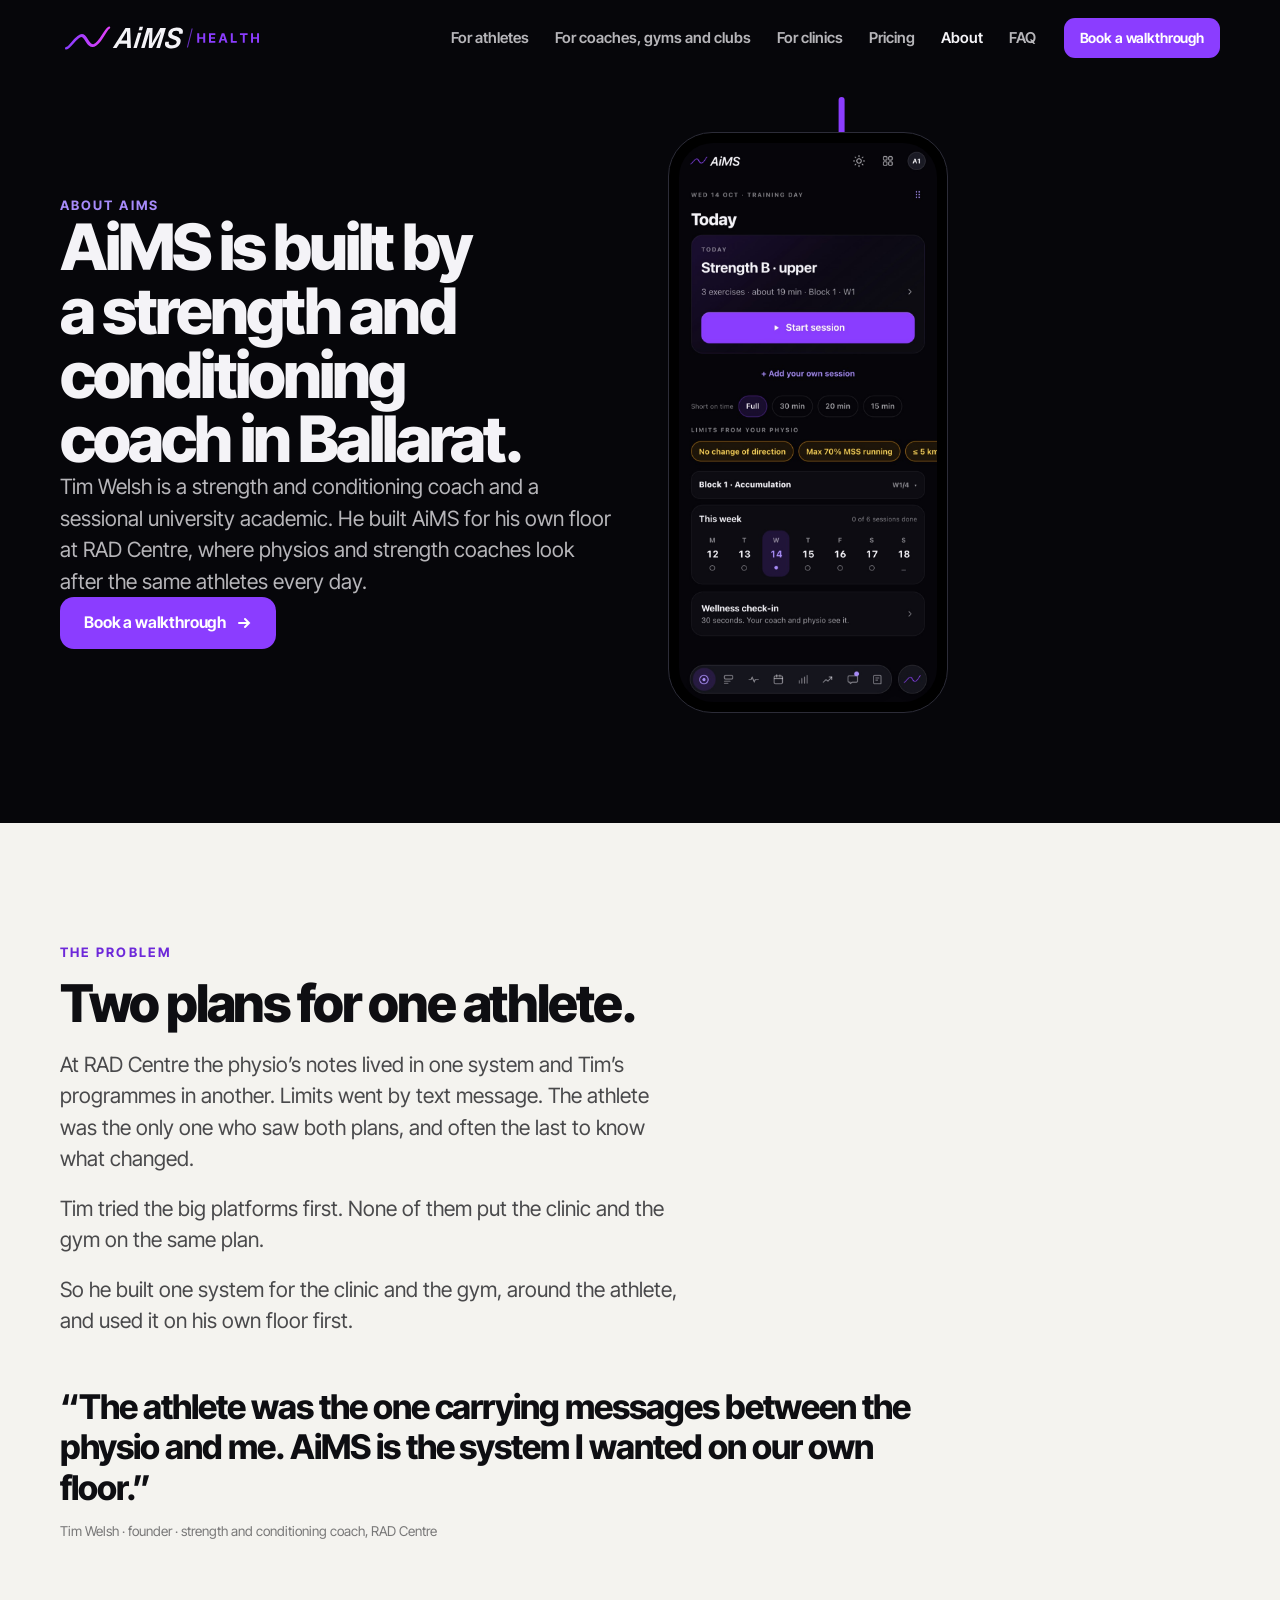
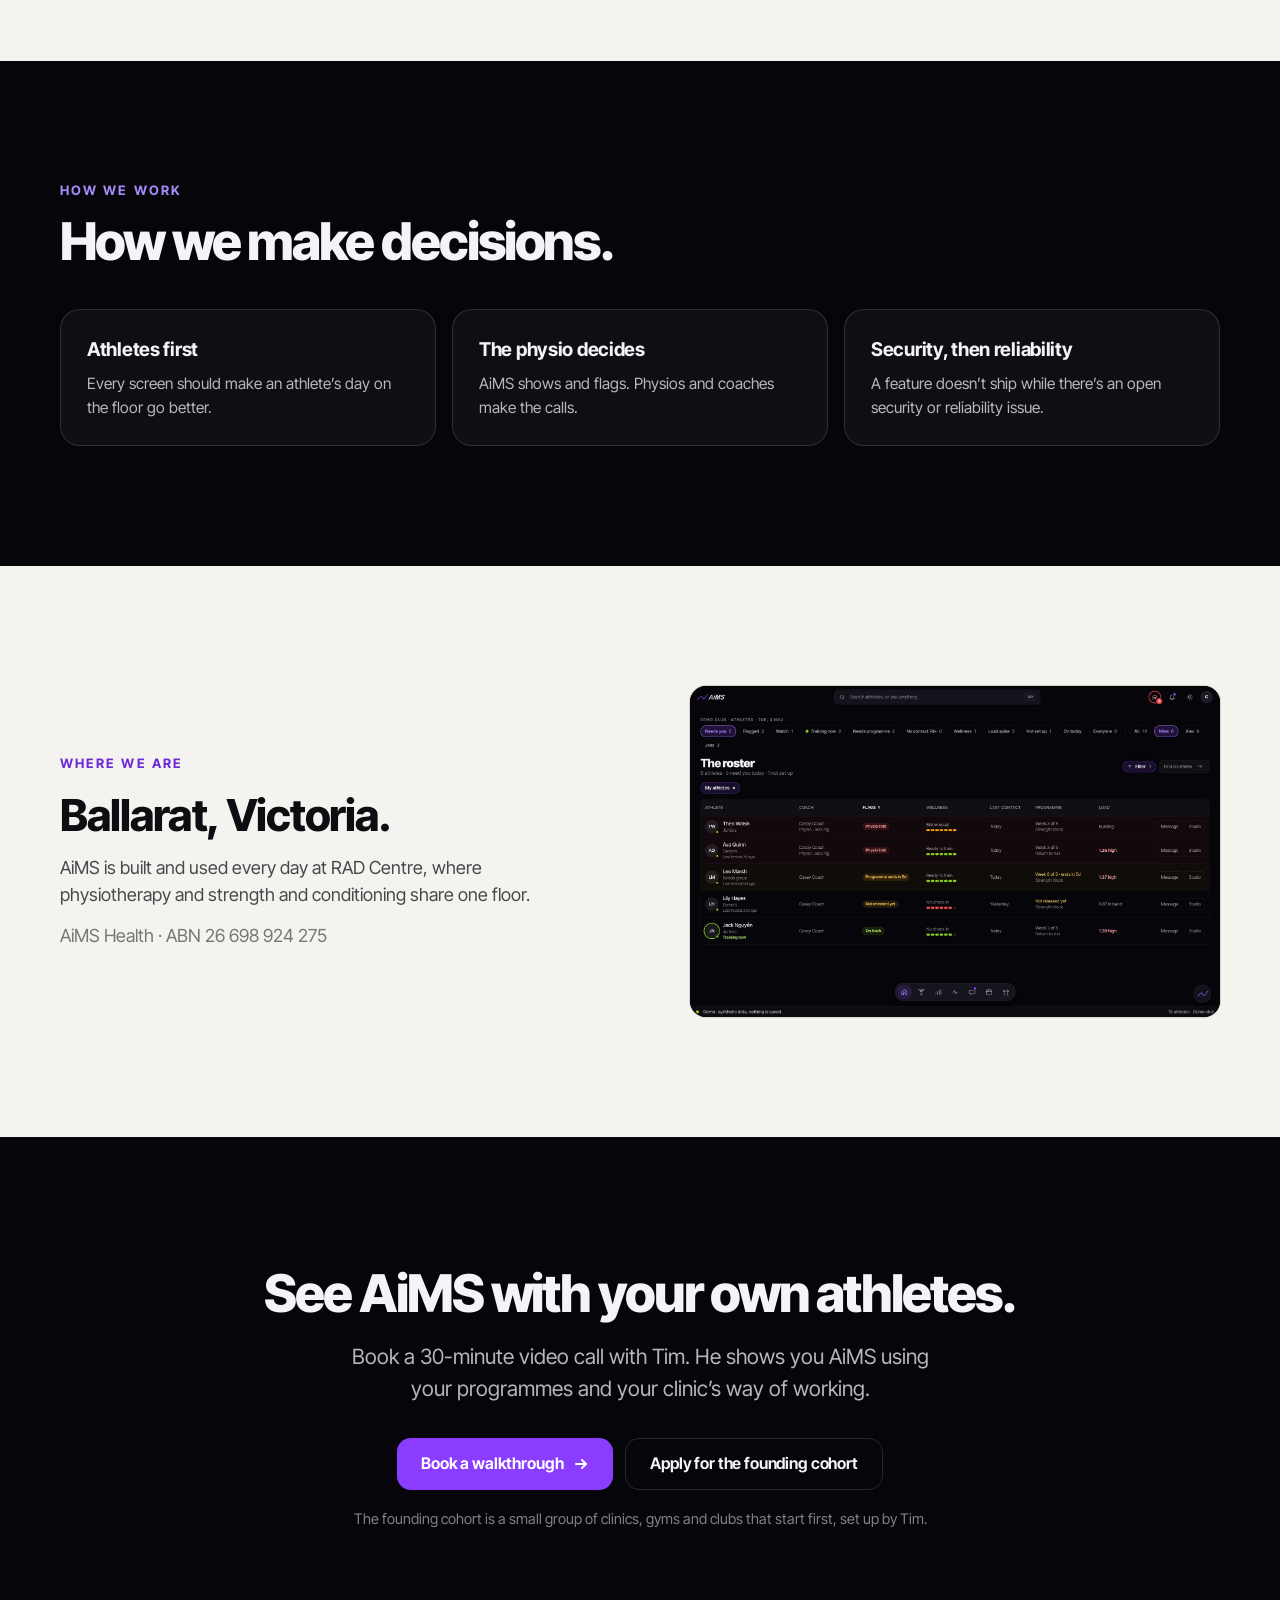
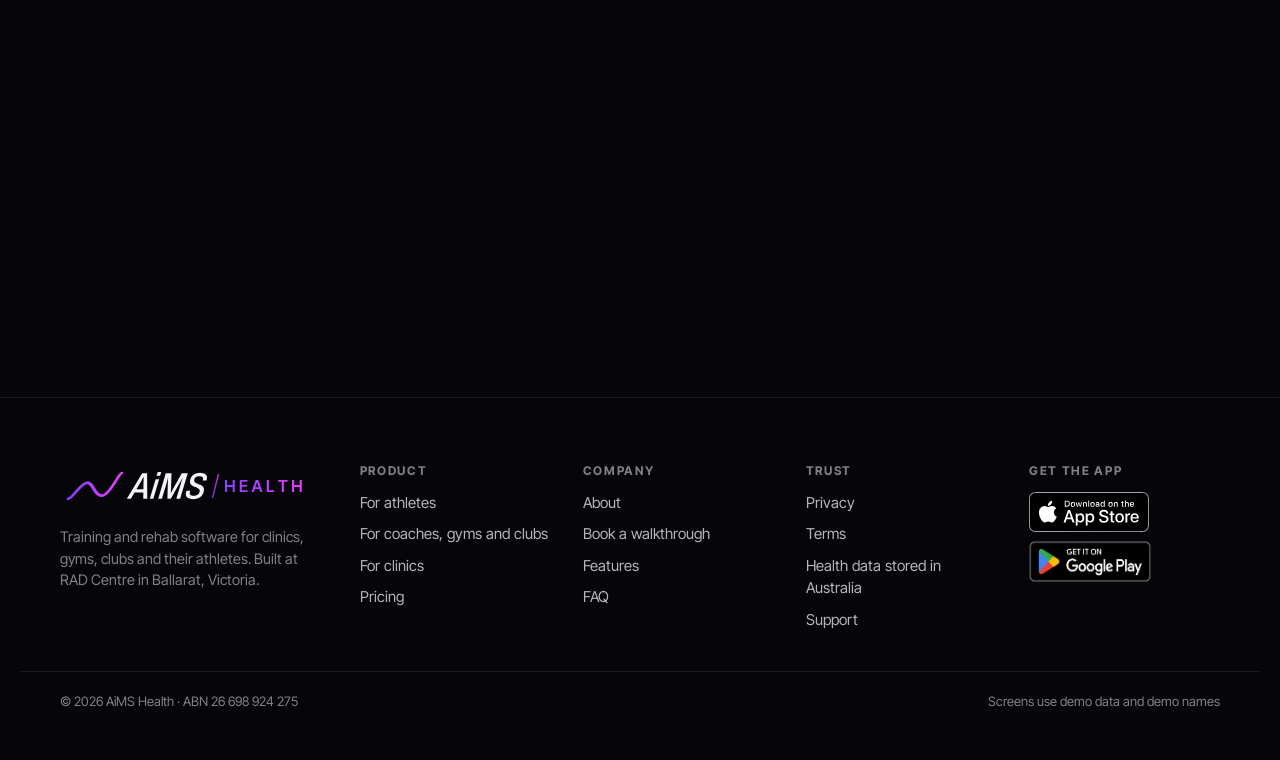
==== commit c9d6f0d4: "Site v2.1: About (S&C coach, Ballarat), official store badges, 500+ custom plan - About: Tim is a st" ====
--- a/about.html
+++ b/about.html
@@ -1,5 +1,5 @@
 <!doctype html><html lang="en-AU"><head><meta charset="utf-8"><meta name="viewport" content="width=device-width,initial-scale=1,viewport-fit=cover">
-<title>About AiMS · Built in Ballarat by a physio and strength coach</title><meta name="description" content="AiMS is built by Tim Welsh at RAD Centre in Ballarat, where physios and strength coaches look after the same athletes."><link rel="canonical" href="https://aimshealth.com.au/about"><meta property="og:type" content="website"><meta property="og:site_name" content="AiMS Health"><meta property="og:title" content="About AiMS · Built in Ballarat by a physio and strength coach"><meta property="og:description" content="AiMS is built by Tim Welsh at RAD Centre in Ballarat, where physios and strength coaches look after the same athletes."><meta property="og:url" content="https://aimshealth.com.au/about"><meta property="og:image" content="https://aimshealth.com.au/assets/og/aims-og.png"><meta property="og:image:width" content="1200"><meta property="og:image:height" content="630"><meta property="og:image:alt" content="AiMS Health: training and rehab software for clinics, gyms, clubs and their athletes"><meta property="og:locale" content="en_AU"><meta name="twitter:card" content="summary_large_image"><meta name="twitter:title" content="About AiMS · Built in Ballarat by a physio and strength coach"><meta name="twitter:description" content="AiMS is built by Tim Welsh at RAD Centre in Ballarat, where physios and strength coaches look after the same athletes."><meta name="twitter:image" content="https://aimshealth.com.au/assets/og/aims-og.png"><link rel="icon" href="/favicon.ico" sizes="any">
+<title>About AiMS · Built in Ballarat by a strength and conditioning coach</title><meta name="description" content="AiMS is built by Tim Welsh, a strength and conditioning coach, at RAD Centre in Ballarat, where physios and strength coaches look after the same athletes."><link rel="canonical" href="https://aimshealth.com.au/about"><meta property="og:type" content="website"><meta property="og:site_name" content="AiMS Health"><meta property="og:title" content="About AiMS · Built in Ballarat by a strength and conditioning coach"><meta property="og:description" content="AiMS is built by Tim Welsh, a strength and conditioning coach, at RAD Centre in Ballarat, where physios and strength coaches look after the same athletes."><meta property="og:url" content="https://aimshealth.com.au/about"><meta property="og:image" content="https://aimshealth.com.au/assets/og/aims-og.png"><meta property="og:image:width" content="1200"><meta property="og:image:height" content="630"><meta property="og:image:alt" content="AiMS Health: training and rehab software for clinics, gyms, clubs and their athletes"><meta property="og:locale" content="en_AU"><meta name="twitter:card" content="summary_large_image"><meta name="twitter:title" content="About AiMS · Built in Ballarat by a strength and conditioning coach"><meta name="twitter:description" content="AiMS is built by Tim Welsh, a strength and conditioning coach, at RAD Centre in Ballarat, where physios and strength coaches look after the same athletes."><meta name="twitter:image" content="https://aimshealth.com.au/assets/og/aims-og.png"><link rel="icon" href="/favicon.ico" sizes="any">
 <meta name="theme-color" content="#06060A"><link rel="icon" href="assets/logo/favicon.svg" type="image/svg+xml"><link rel="apple-touch-icon" href="assets/logo/apple-touch-icon.png">
 <link rel="preconnect" href="https://fonts.googleapis.com"><link rel="preconnect" href="https://fonts.gstatic.com" crossorigin><link href="https://fonts.googleapis.com/css2?family=Inter+Tight:wght@400..800&display=swap" rel="stylesheet">
 <link rel="stylesheet" href="v4.css"></head><body><a class="skip" href="#main">Skip to content</a>
@@ -7,24 +7,24 @@
 <div class="page" id="main"><section class="pg-hero"><header class="hdr"><div class="wrap"><a class="logo" href="index.html"><picture><source media="(max-width:899px)" srcset="assets/logo/aims-health_dark_small-cut.svg"><img src="assets/logo/aims-health-g2_dark.svg" alt="AiMS Health home"></picture></a>
 <nav aria-label="Main"><a href="athletes.html">For athletes</a><a href="coaches.html">For coaches, gyms and clubs</a><a href="clinics.html">For clinics</a><a href="pricing.html">Pricing</a><a href="about.html" class=on>About</a><a href="faq.html">FAQ</a></nav><details class="menu"><summary>Menu</summary><nav aria-label="Main"><a href="athletes.html">For athletes</a><a href="coaches.html">For coaches, gyms and clubs</a><a href="clinics.html">For clinics</a><a href="pricing.html">Pricing</a><a href="about.html" class=on>About</a><a href="faq.html">FAQ</a><a href="contact.html">Book a walkthrough</a></nav></details>
 <a class="btn btn-p btn-sm" href="contact.html">Book a walkthrough</a></div></header><div class="wrap"><div class="hero-grid"><div class="tx">
-<div class="eyebrow rv">About AiMS</div><h1 class="rv">AiMS is built by a physio and strength coach in Ballarat.</h1><p class="lead rv">Tim Welsh built AiMS to run his own floor at RAD Centre, where physios and strength coaches look after the same athletes every day.</p><div class="ctas rv"><a class="btn btn-p" href="contact.html">Book a walkthrough <svg class="arr" viewBox="0 0 16 16" fill="none" stroke="currentColor" stroke-width="2" stroke-linecap="round" aria-hidden="true"><path d="M3 8h10M9 4l4 4-4 4"/></svg></a></div></div><div class="media rv"><div class="phone"><img src="assets/shots/app/athlete-home_dark.jpg" width="780" height="1690" alt="AiMS athlete app: today’s session, demo data" decoding="async" loading="lazy"></div></div></div></div></section><section class="sec light"><div class="wrap"><div class="sec-head rv"><div class="eyebrow">The problem</div><h2 style="margin-top:14px">Two plans for one athlete.</h2>
-<p class="lead">At RAD Centre the physio notes lived in one system and the programmes in another. Limits went by text message. The athlete was the only one who saw both plans, and often the last to know what changed.</p>
+<div class="eyebrow rv">About AiMS</div><h1 class="rv">AiMS is built by a strength and conditioning coach in Ballarat.</h1><p class="lead rv">Tim Welsh is a strength and conditioning coach and a sessional university academic. He built AiMS for his own floor at RAD Centre, where physios and strength coaches look after the same athletes every day.</p><div class="ctas rv"><a class="btn btn-p" href="contact.html">Book a walkthrough <svg class="arr" viewBox="0 0 16 16" fill="none" stroke="currentColor" stroke-width="2" stroke-linecap="round" aria-hidden="true"><path d="M3 8h10M9 4l4 4-4 4"/></svg></a></div></div><div class="media rv"><div class="phone"><img src="assets/shots/app/athlete-home_dark.jpg" width="780" height="1690" alt="AiMS athlete app: today’s session, demo data" decoding="async" loading="lazy"></div></div></div></div></section><section class="sec light"><div class="wrap"><div class="sec-head rv"><div class="eyebrow">The problem</div><h2 style="margin-top:14px">Two plans for one athlete.</h2>
+<p class="lead">At RAD Centre the physio’s notes lived in one system and Tim’s programmes in another. Limits went by text message. The athlete was the only one who saw both plans, and often the last to know what changed.</p>
 <p class="lead">Tim tried the big platforms first. None of them put the clinic and the gym on the same plan.</p>
 <p class="lead">So he built one system for the clinic and the gym, around the athlete, and used it on his own floor first.</p></div>
-<blockquote class="rv" style="font-size:34px;font-weight:750;letter-spacing:-.03em;line-height:1.2;margin-top:50px;max-width:900px">“I was the one texting the coach after every consult. AiMS is the system I wanted on our own floor.”</blockquote>
-<p class="cap rv">Tim Welsh · founder · Head of Performance and Education, RAD Centre </p></div></section><section class="sec"><div class="wrap"><div class="sec-head rv"><div class="eyebrow">How we work</div><h2 style="margin-top:14px">How we make decisions.</h2></div><div class="cards">
+<blockquote class="rv" style="font-size:34px;font-weight:750;letter-spacing:-.03em;line-height:1.2;margin-top:50px;max-width:900px">“The athlete was the one carrying messages between the physio and me. AiMS is the system I wanted on our own floor.”</blockquote>
+<p class="cap rv">Tim Welsh · founder · strength and conditioning coach, RAD Centre </p></div></section><section class="sec"><div class="wrap"><div class="sec-head rv"><div class="eyebrow">How we work</div><h2 style="margin-top:14px">How we make decisions.</h2></div><div class="cards">
 <div class="card rv"><b>Athletes first</b><span>Every screen should make an athlete’s day on the floor go better.</span></div>
 <div class="card rv"><b>The physio decides</b><span>AiMS shows and flags. Physios and coaches make the calls.</span></div>
 <div class="card rv"><b>Security, then reliability</b><span>A feature doesn’t ship while there’s an open security or reliability issue.</span></div></div></div></section><section class="sec light"><div class="wrap"><div class="row"><div class="tx rv"><div class="eyebrow">Where we are</div><h3 style="font-size:44px">Ballarat, Victoria.</h3>
-<p>RAD Centre, Selkirk Stadium, 989 Norman St, Wendouree. Sports physiotherapy and strength and conditioning since 2014.</p><p class="cap">AiMS Health · ABN </p></div>
+<p>AiMS is built and used every day at RAD Centre, where physiotherapy and strength and conditioning share one floor.</p><p class="cap">AiMS Health · ABN 26 698 924 275</p></div>
 <div class="media rv"><div class="shot"><img src="assets/shots/app/coach-roster_dark.jpg" width="1800" height="1125" alt="AiMS coach roster, demo data" decoding="async" loading="lazy"></div></div></div></div></section><section class="cta" id="next"><div class="wrap">
 <h2 class="rv">See AiMS with your own athletes.</h2>
 <p class="lead rv">Book a 30-minute video call with Tim. He shows you AiMS using your programmes and your clinic’s way of working.</p>
 <div class="ctas rv"><a class="btn btn-p" href="contact.html">Book a walkthrough <svg class="arr" viewBox="0 0 16 16" fill="none" stroke="currentColor" stroke-width="2" stroke-linecap="round" aria-hidden="true"><path d="M3 8h10M9 4l4 4-4 4"/></svg></a><a class="btn btn-s" href="contact.html#founding">Apply for the founding cohort</a></div>
 <p class="small rv">The founding cohort is a small group of clinics, gyms and clubs that start first, set up by Tim. </p>
-<div class="mark-box" aria-hidden="true"></div></div></section><footer><div class="wrap"><div><img src="assets/logo/aims-health-g2_dark.svg" alt="AiMS Health" loading="lazy"><p>Training and rehab software for clinics, gyms, clubs and their athletes. Built at RAD Centre, Selkirk Stadium, Wendouree, Ballarat, Victoria.</p></div>
+<div class="mark-box" aria-hidden="true"></div></div></section><footer><div class="wrap"><div><img src="assets/logo/aims-health-g2_dark.svg" alt="AiMS Health" loading="lazy"><p>Training and rehab software for clinics, gyms, clubs and their athletes. Built at RAD Centre in Ballarat, Victoria.</p></div>
 <div><h4>Product</h4><ul><li><a href="athletes.html">For athletes</a></li><li><a href="coaches.html">For coaches, gyms and clubs</a></li><li><a href="clinics.html">For clinics</a></li><li><a href="pricing.html">Pricing</a></li></ul></div>
 <div><h4>Company</h4><ul><li><a href="about.html">About</a></li><li><a href="contact.html">Book a walkthrough</a></li><li><a href="whatsnew.html">Features</a></li><li><a href="faq.html">FAQ</a></li></ul></div>
 <div><h4>Trust</h4><ul><li><a href="/privacy">Privacy</a></li><li><a href="/terms">Terms</a></li><li><a href="faq.html#privacy">Health data stored in Australia</a></li><li><a href="/support">Support</a></li></ul></div>
-<div><h4>Get the app</h4><ul><li><a href="https://apps.apple.com/au/app/id6800306696">App Store</a></li><li><a href="https://play.google.com/store/apps/details?id=au.com.aimshealth.app">Google Play</a></li></ul></div></div>
+<div><h4>Get the app</h4><div class="stores foot"><a class="badge as" href="https://apps.apple.com/au/app/id6800306696"><img src="assets/badges/appstore-black-en.svg" width="120" height="40" alt="Download on the App Store"></a><a class="badge gp" href="https://play.google.com/store/apps/details?id=au.com.aimshealth.app"><img src="assets/badges/googleplay-en.png" width="646" height="250" alt="Get it on Google Play"></a></div></div></div>
 <div class="legal"><span>© 2026 AiMS Health · ABN 26 698 924 275</span><span>Screens use demo data and demo names</span></div></footer></div><script src="wave.js" defer></script></body></html>
--- a/v4.css
+++ b/v4.css
@@ -414,3 +414,22 @@
   .tl-shot,.tl-ev.L .tl-shot,.tl-ev.R .tl-shot{position:static;transform:none;margin-top:14px}
   .tl-shot .phone{width:210px}.tl-shot .shot{width:100%}
 }
+
+/* v2: store badges, socials, custom plan */
+.stores .badge{display:inline-flex;align-items:center;height:48px}
+.stores .badge img{height:48px;width:auto;display:block}
+.stores .badge.gp img{height:71px;margin:-11.5px -9px}   /* the Play PNG has built-in padding */
+.stores.foot{margin-top:4px;flex-direction:column;align-items:flex-start;gap:10px}
+.stores.foot .badge,.stores.foot .badge img{height:40px}
+.stores.foot .badge.gp img{height:59px;margin:-9.5px -7.5px}
+footer .stores.foot img{height:40px}footer .stores.foot .badge.gp img{height:59px}
+.socials{display:flex;gap:10px;margin-top:16px}
+.socials a{display:inline-flex;width:40px;height:40px;border-radius:12px;align-items:center;justify-content:center;border:1px solid var(--line);color:var(--t2)}
+.socials a:hover{color:var(--t1);border-color:var(--vt)}
+.socials svg{width:20px;height:20px}
+.menu .socials{padding:6px 0 0}
+footer .wrap{grid-template-columns:1.4fr repeat(4,1fr)}
+@media (max-width:899px){footer .wrap{grid-template-columns:1fr 1fr}footer .wrap>div:first-child{grid-column:1/-1}}
+.pcustom{display:flex;align-items:center;justify-content:space-between;gap:18px;flex-wrap:wrap;margin-top:18px;border-radius:22px;border:1px dashed #CFCBC2;padding:22px 30px;background:#fff}
+.pcustom .tier{font-size:13px;font-weight:700;letter-spacing:.12em;text-transform:uppercase;color:var(--ink-3)}
+.pcustom p{font-size:16px;margin-top:6px}
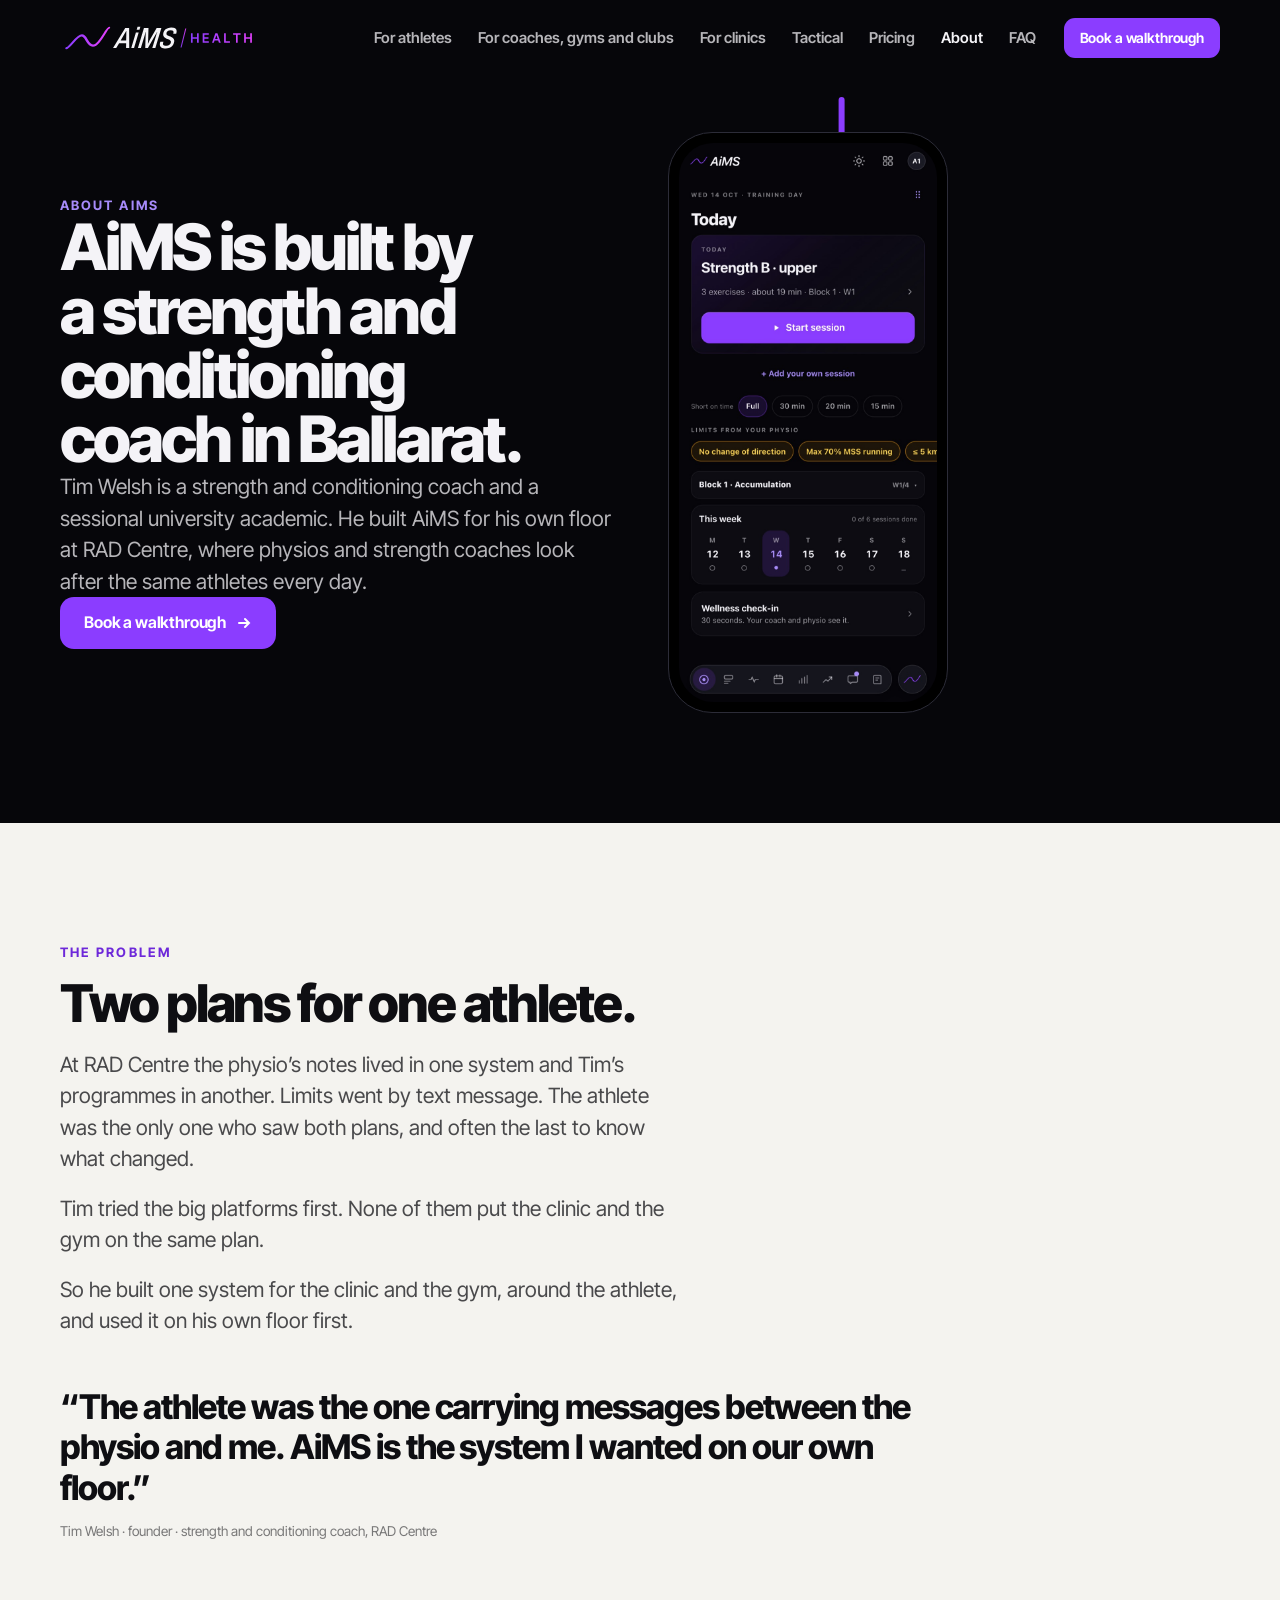
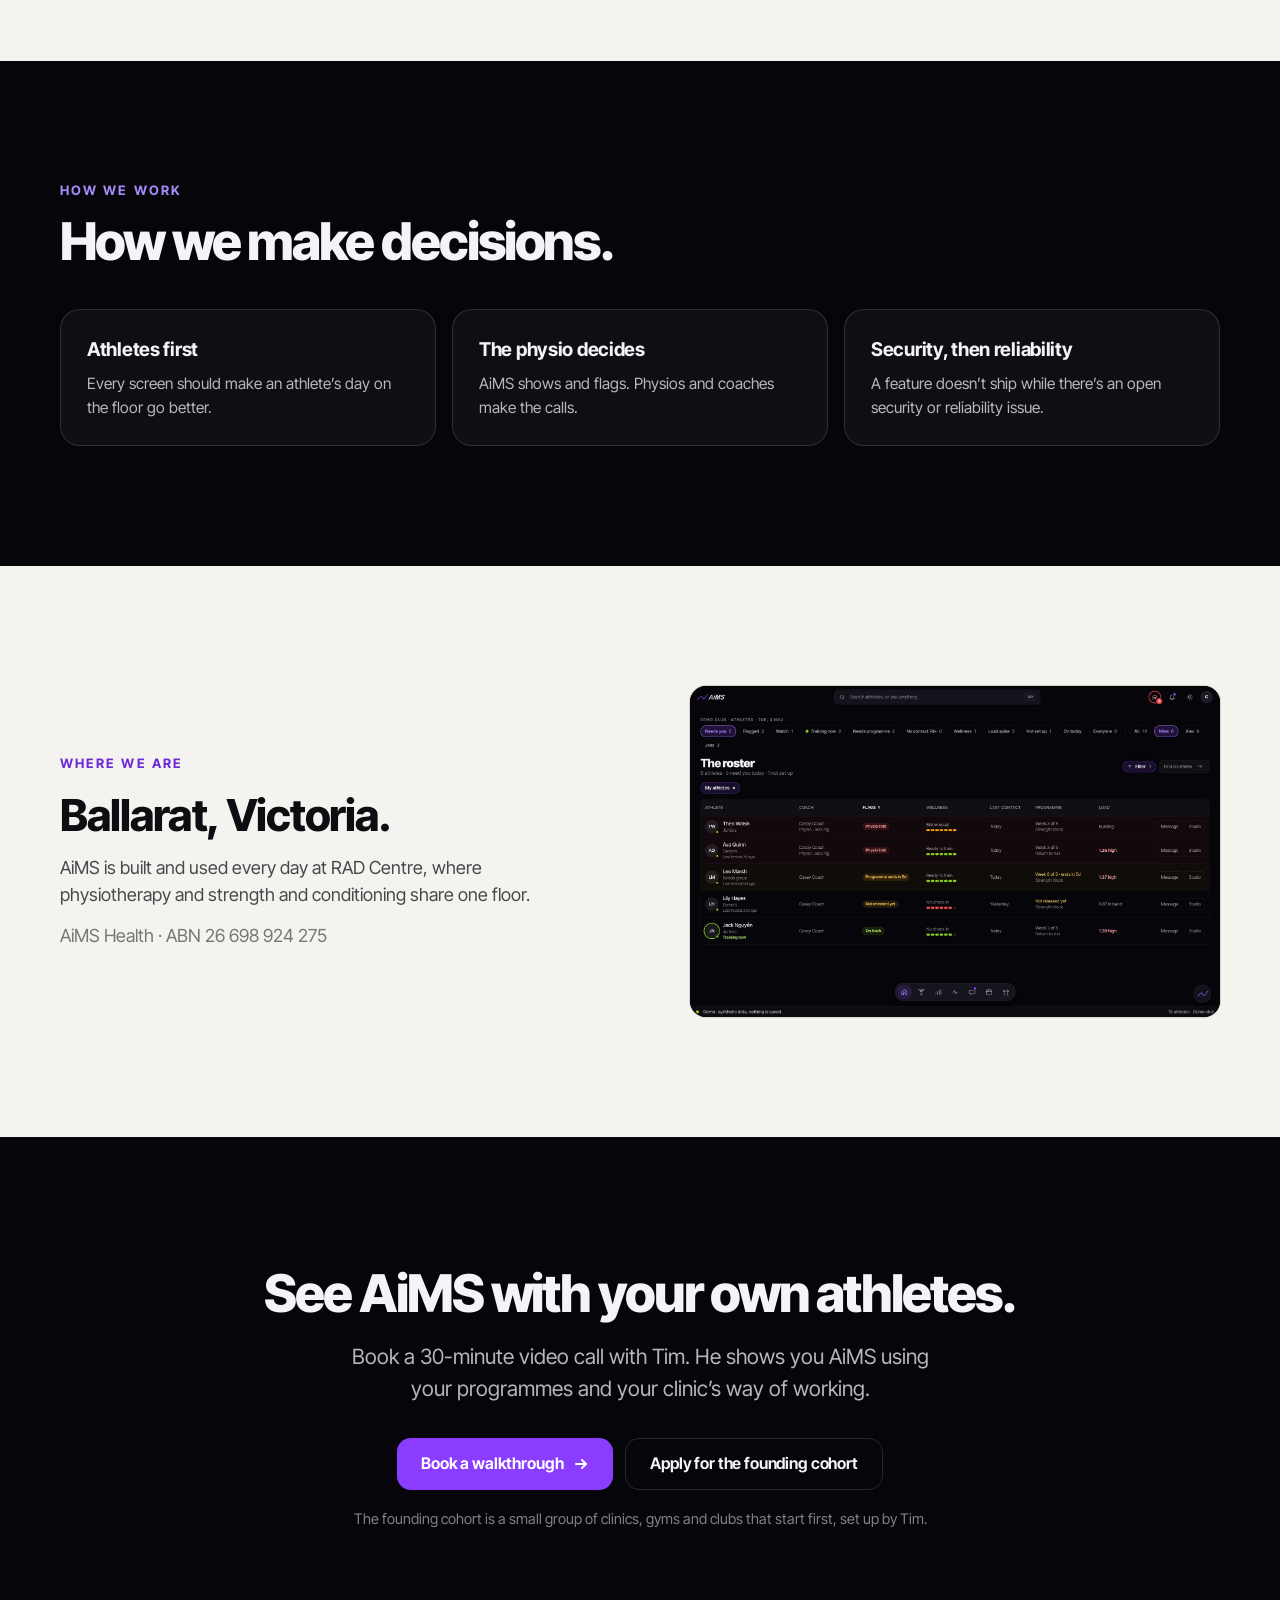
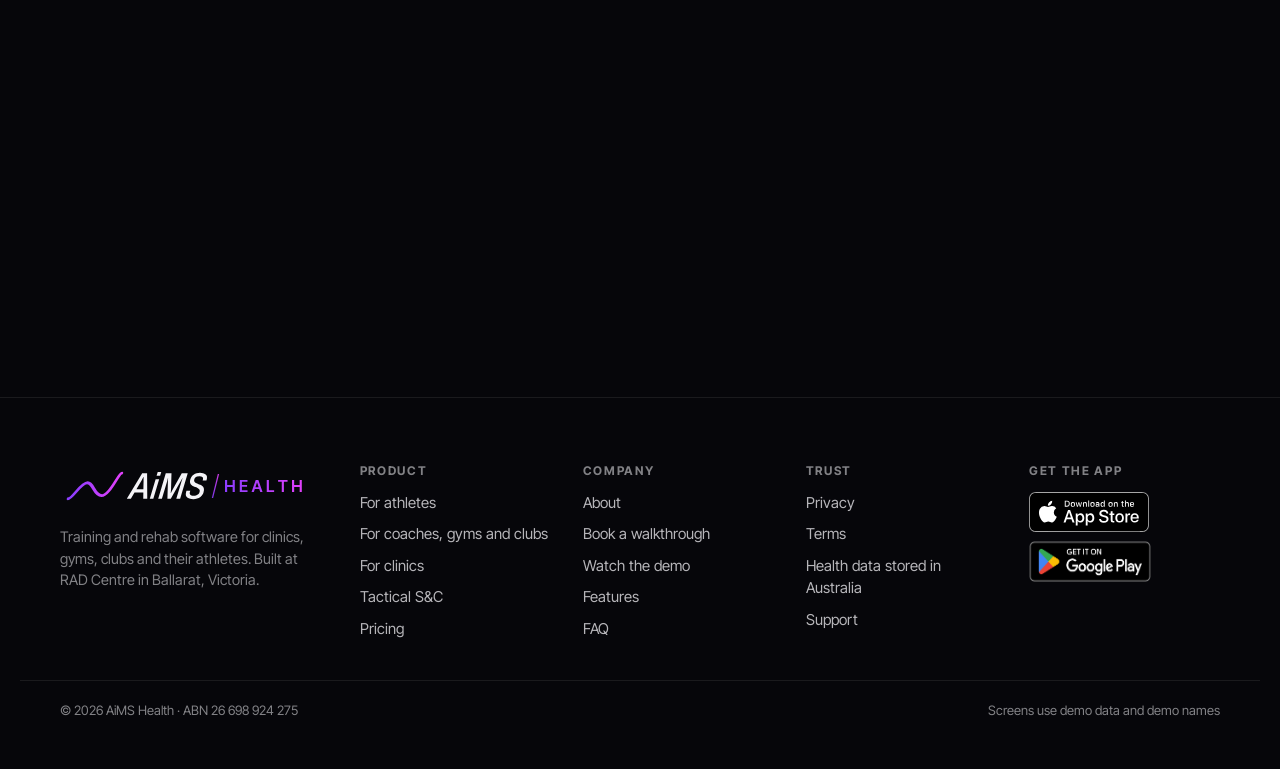
==== commit 4d765fa3: "Site v2.2: product walkthrough hero, brief demo, physio clinical, personas, tactical, features - Hom" ====
--- a/about.html
+++ b/about.html
@@ -5,7 +5,7 @@
 <link rel="stylesheet" href="v4.css"></head><body><a class="skip" href="#main">Skip to content</a>
 
 <div class="page" id="main"><section class="pg-hero"><header class="hdr"><div class="wrap"><a class="logo" href="index.html"><picture><source media="(max-width:899px)" srcset="assets/logo/aims-health_dark_small-cut.svg"><img src="assets/logo/aims-health-g2_dark.svg" alt="AiMS Health home"></picture></a>
-<nav aria-label="Main"><a href="athletes.html">For athletes</a><a href="coaches.html">For coaches, gyms and clubs</a><a href="clinics.html">For clinics</a><a href="pricing.html">Pricing</a><a href="about.html" class=on>About</a><a href="faq.html">FAQ</a></nav><details class="menu"><summary>Menu</summary><nav aria-label="Main"><a href="athletes.html">For athletes</a><a href="coaches.html">For coaches, gyms and clubs</a><a href="clinics.html">For clinics</a><a href="pricing.html">Pricing</a><a href="about.html" class=on>About</a><a href="faq.html">FAQ</a><a href="contact.html">Book a walkthrough</a></nav></details>
+<nav aria-label="Main"><a href="athletes.html">For athletes</a><a href="coaches.html">For coaches, gyms and clubs</a><a href="clinics.html">For clinics</a><a href="tactical.html">Tactical</a><a href="pricing.html">Pricing</a><a href="about.html" class=on>About</a><a href="faq.html">FAQ</a></nav><details class="menu"><summary>Menu</summary><nav aria-label="Main"><a href="athletes.html">For athletes</a><a href="coaches.html">For coaches, gyms and clubs</a><a href="clinics.html">For clinics</a><a href="tactical.html">Tactical</a><a href="pricing.html">Pricing</a><a href="about.html" class=on>About</a><a href="faq.html">FAQ</a><a href="contact.html">Book a walkthrough</a></nav></details>
 <a class="btn btn-p btn-sm" href="contact.html">Book a walkthrough</a></div></header><div class="wrap"><div class="hero-grid"><div class="tx">
 <div class="eyebrow rv">About AiMS</div><h1 class="rv">AiMS is built by a strength and conditioning coach in Ballarat.</h1><p class="lead rv">Tim Welsh is a strength and conditioning coach and a sessional university academic. He built AiMS for his own floor at RAD Centre, where physios and strength coaches look after the same athletes every day.</p><div class="ctas rv"><a class="btn btn-p" href="contact.html">Book a walkthrough <svg class="arr" viewBox="0 0 16 16" fill="none" stroke="currentColor" stroke-width="2" stroke-linecap="round" aria-hidden="true"><path d="M3 8h10M9 4l4 4-4 4"/></svg></a></div></div><div class="media rv"><div class="phone"><img src="assets/shots/app/athlete-home_dark.jpg" width="780" height="1690" alt="AiMS athlete app: today’s session, demo data" decoding="async" loading="lazy"></div></div></div></div></section><section class="sec light"><div class="wrap"><div class="sec-head rv"><div class="eyebrow">The problem</div><h2 style="margin-top:14px">Two plans for one athlete.</h2>
 <p class="lead">At RAD Centre the physio’s notes lived in one system and Tim’s programmes in another. Limits went by text message. The athlete was the only one who saw both plans, and often the last to know what changed.</p>
@@ -23,8 +23,8 @@
 <div class="ctas rv"><a class="btn btn-p" href="contact.html">Book a walkthrough <svg class="arr" viewBox="0 0 16 16" fill="none" stroke="currentColor" stroke-width="2" stroke-linecap="round" aria-hidden="true"><path d="M3 8h10M9 4l4 4-4 4"/></svg></a><a class="btn btn-s" href="contact.html#founding">Apply for the founding cohort</a></div>
 <p class="small rv">The founding cohort is a small group of clinics, gyms and clubs that start first, set up by Tim. </p>
 <div class="mark-box" aria-hidden="true"></div></div></section><footer><div class="wrap"><div><img src="assets/logo/aims-health-g2_dark.svg" alt="AiMS Health" loading="lazy"><p>Training and rehab software for clinics, gyms, clubs and their athletes. Built at RAD Centre in Ballarat, Victoria.</p></div>
-<div><h4>Product</h4><ul><li><a href="athletes.html">For athletes</a></li><li><a href="coaches.html">For coaches, gyms and clubs</a></li><li><a href="clinics.html">For clinics</a></li><li><a href="pricing.html">Pricing</a></li></ul></div>
-<div><h4>Company</h4><ul><li><a href="about.html">About</a></li><li><a href="contact.html">Book a walkthrough</a></li><li><a href="whatsnew.html">Features</a></li><li><a href="faq.html">FAQ</a></li></ul></div>
+<div><h4>Product</h4><ul><li><a href="athletes.html">For athletes</a></li><li><a href="coaches.html">For coaches, gyms and clubs</a></li><li><a href="clinics.html">For clinics</a></li><li><a href="tactical.html">Tactical S&amp;C</a></li><li><a href="pricing.html">Pricing</a></li></ul></div>
+<div><h4>Company</h4><ul><li><a href="about.html">About</a></li><li><a href="contact.html">Book a walkthrough</a></li><li><a href="demo.html">Watch the demo</a></li><li><a href="whatsnew.html">Features</a></li><li><a href="faq.html">FAQ</a></li></ul></div>
 <div><h4>Trust</h4><ul><li><a href="/privacy">Privacy</a></li><li><a href="/terms">Terms</a></li><li><a href="faq.html#privacy">Health data stored in Australia</a></li><li><a href="/support">Support</a></li></ul></div>
 <div><h4>Get the app</h4><div class="stores foot"><a class="badge as" href="https://apps.apple.com/au/app/id6800306696"><img src="assets/badges/appstore-black-en.svg" width="120" height="40" alt="Download on the App Store"></a><a class="badge gp" href="https://play.google.com/store/apps/details?id=au.com.aimshealth.app"><img src="assets/badges/googleplay-en.png" width="646" height="250" alt="Get it on Google Play"></a></div></div></div>
 <div class="legal"><span>© 2026 AiMS Health · ABN 26 698 924 275</span><span>Screens use demo data and demo names</span></div></footer></div><script src="wave.js" defer></script></body></html>
--- a/v4.css
+++ b/v4.css
@@ -433,3 +433,13 @@
 .pcustom{display:flex;align-items:center;justify-content:space-between;gap:18px;flex-wrap:wrap;margin-top:18px;border-radius:22px;border:1px dashed #CFCBC2;padding:22px 30px;background:#fff}
 .pcustom .tier{font-size:13px;font-weight:700;letter-spacing:.12em;text-transform:uppercase;color:var(--ink-3)}
 .pcustom p{font-size:16px;margin-top:6px}
+/* v2: hero walkthrough, clinical, demo, features */
+.hero-walk .phone{width:300px}
+.who-more{margin-top:34px;font-size:17px;color:var(--ink-2)}
+.cs-grid{display:grid;grid-template-columns:1.3fr 1fr;gap:22px;margin-top:40px}
+.cs-card{border-radius:22px;background:#fff;border:1px solid #E2E0DA;padding:30px}.cs-card h3{font-size:24px;margin-top:14px}.cs-card p{margin-top:12px;font-size:16.5px}.cs-card .ticks{margin-top:14px}
+.tag.live{background:rgba(52,199,89,.14);color:#1E8E3E}
+.cs-media{margin-top:56px}.cs-media .cap{text-align:center;margin-top:14px}
+.demo-vid video{width:100%;height:auto;border-radius:18px;display:block;background:#000;box-shadow:0 0 0 1px var(--line),0 30px 80px rgba(0,0,0,.5)}
+.clip-card .reel{border-radius:20px;overflow:hidden;max-width:300px}.clip-card .reel video{display:block;width:100%;height:auto}
+@media (max-width:899px){.cs-grid{grid-template-columns:1fr}.hero-walk .phone{width:250px}}
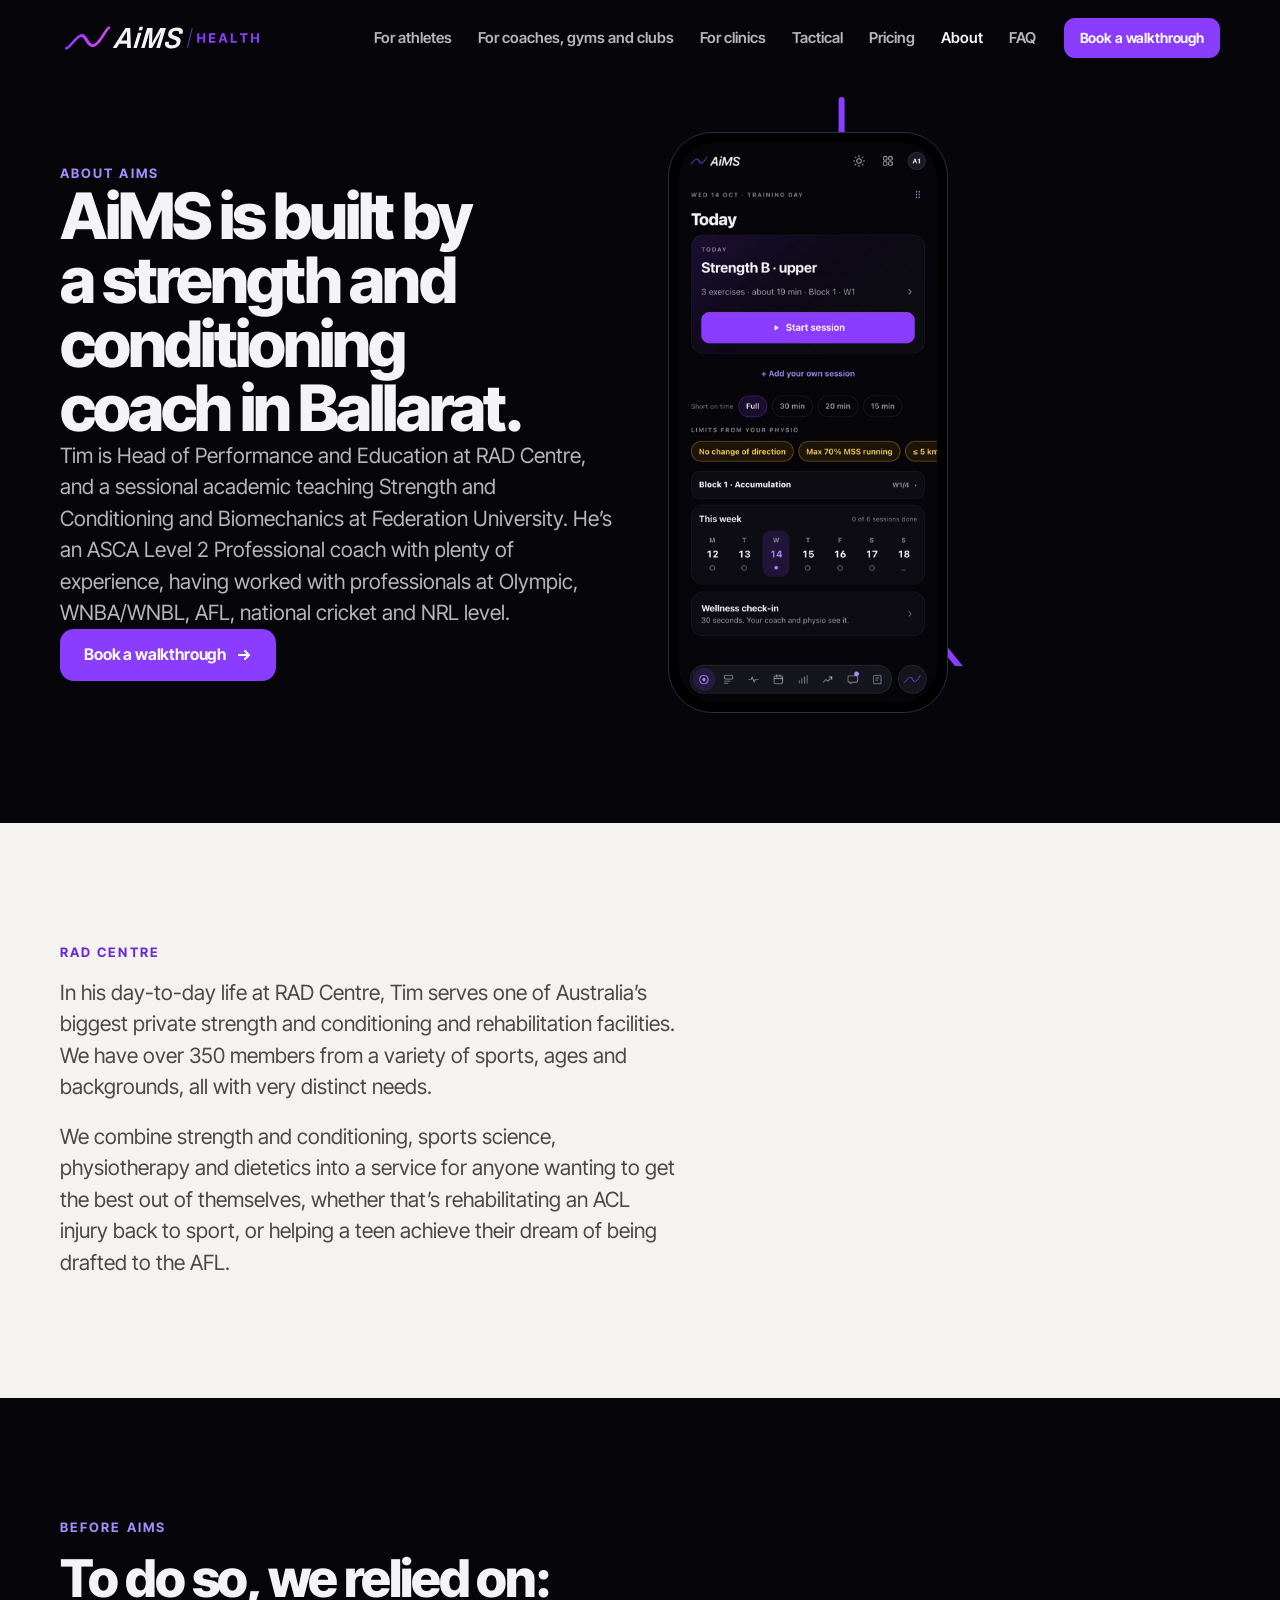
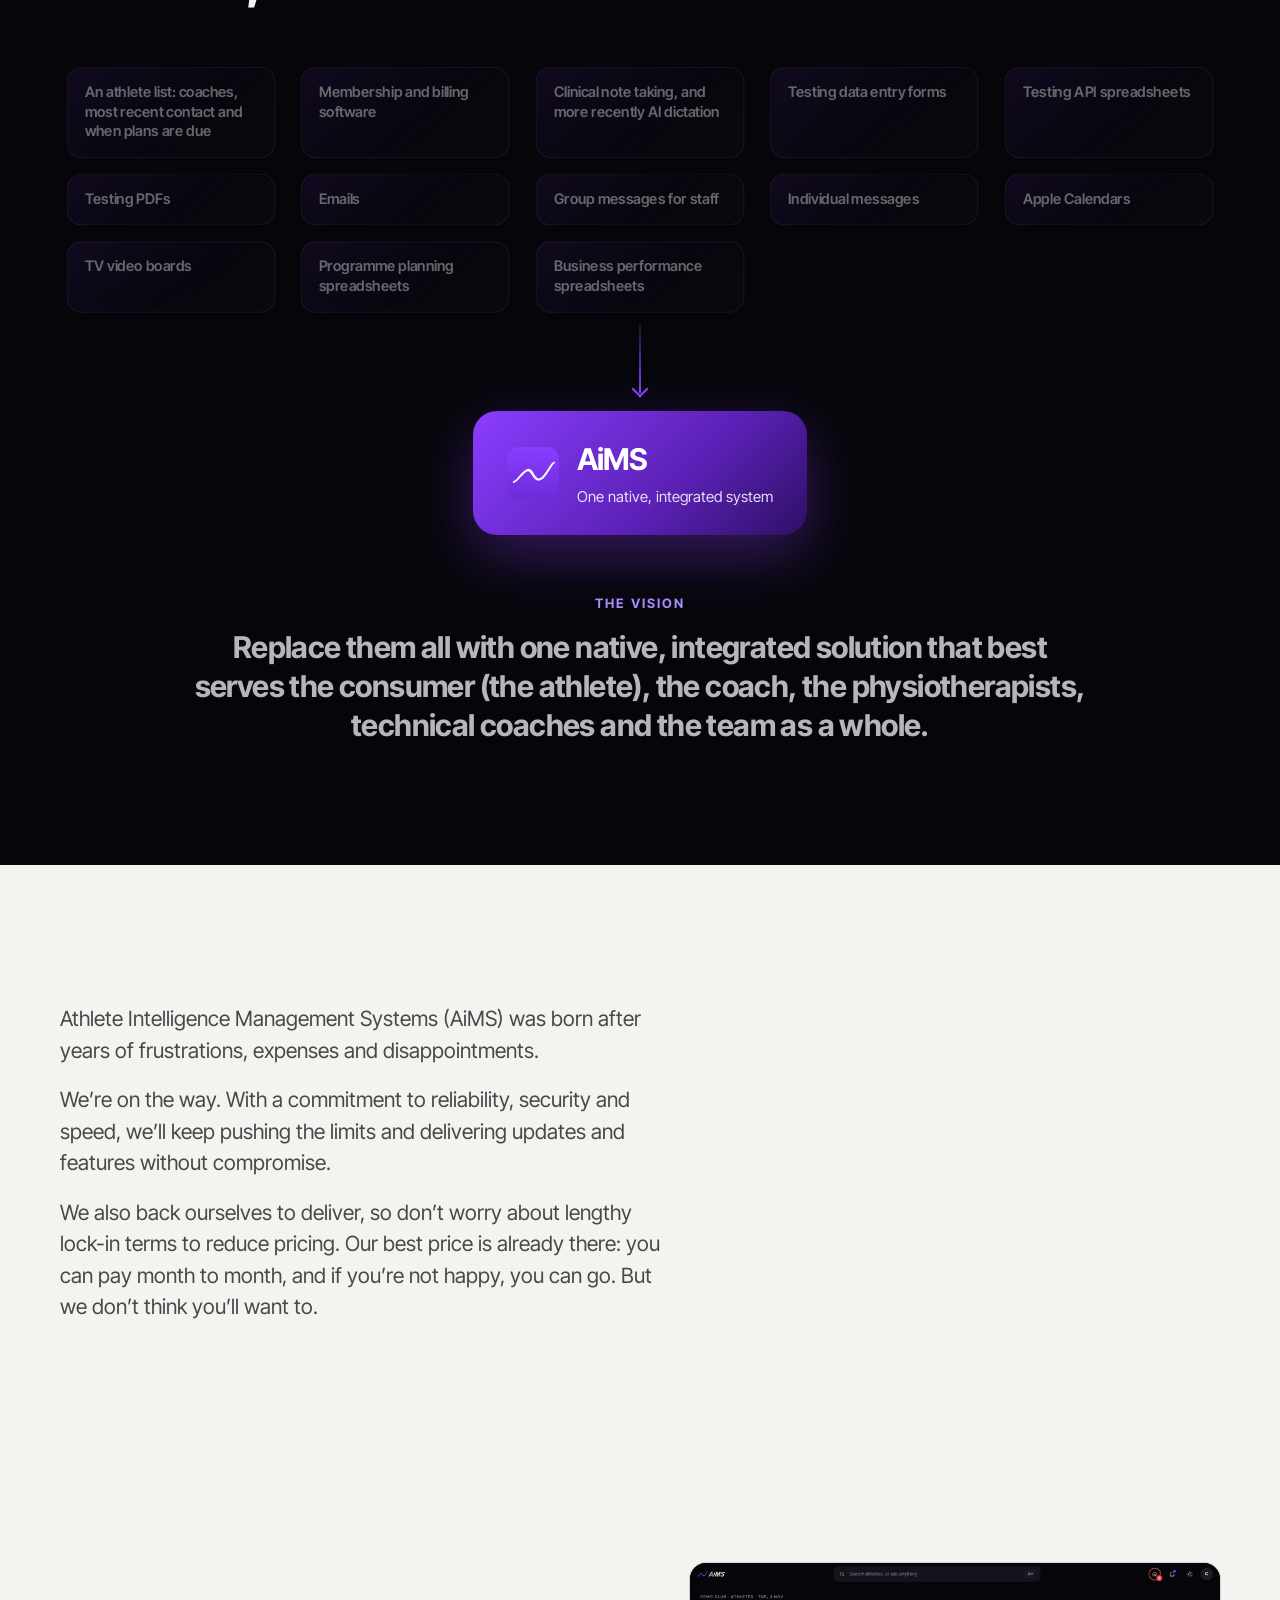
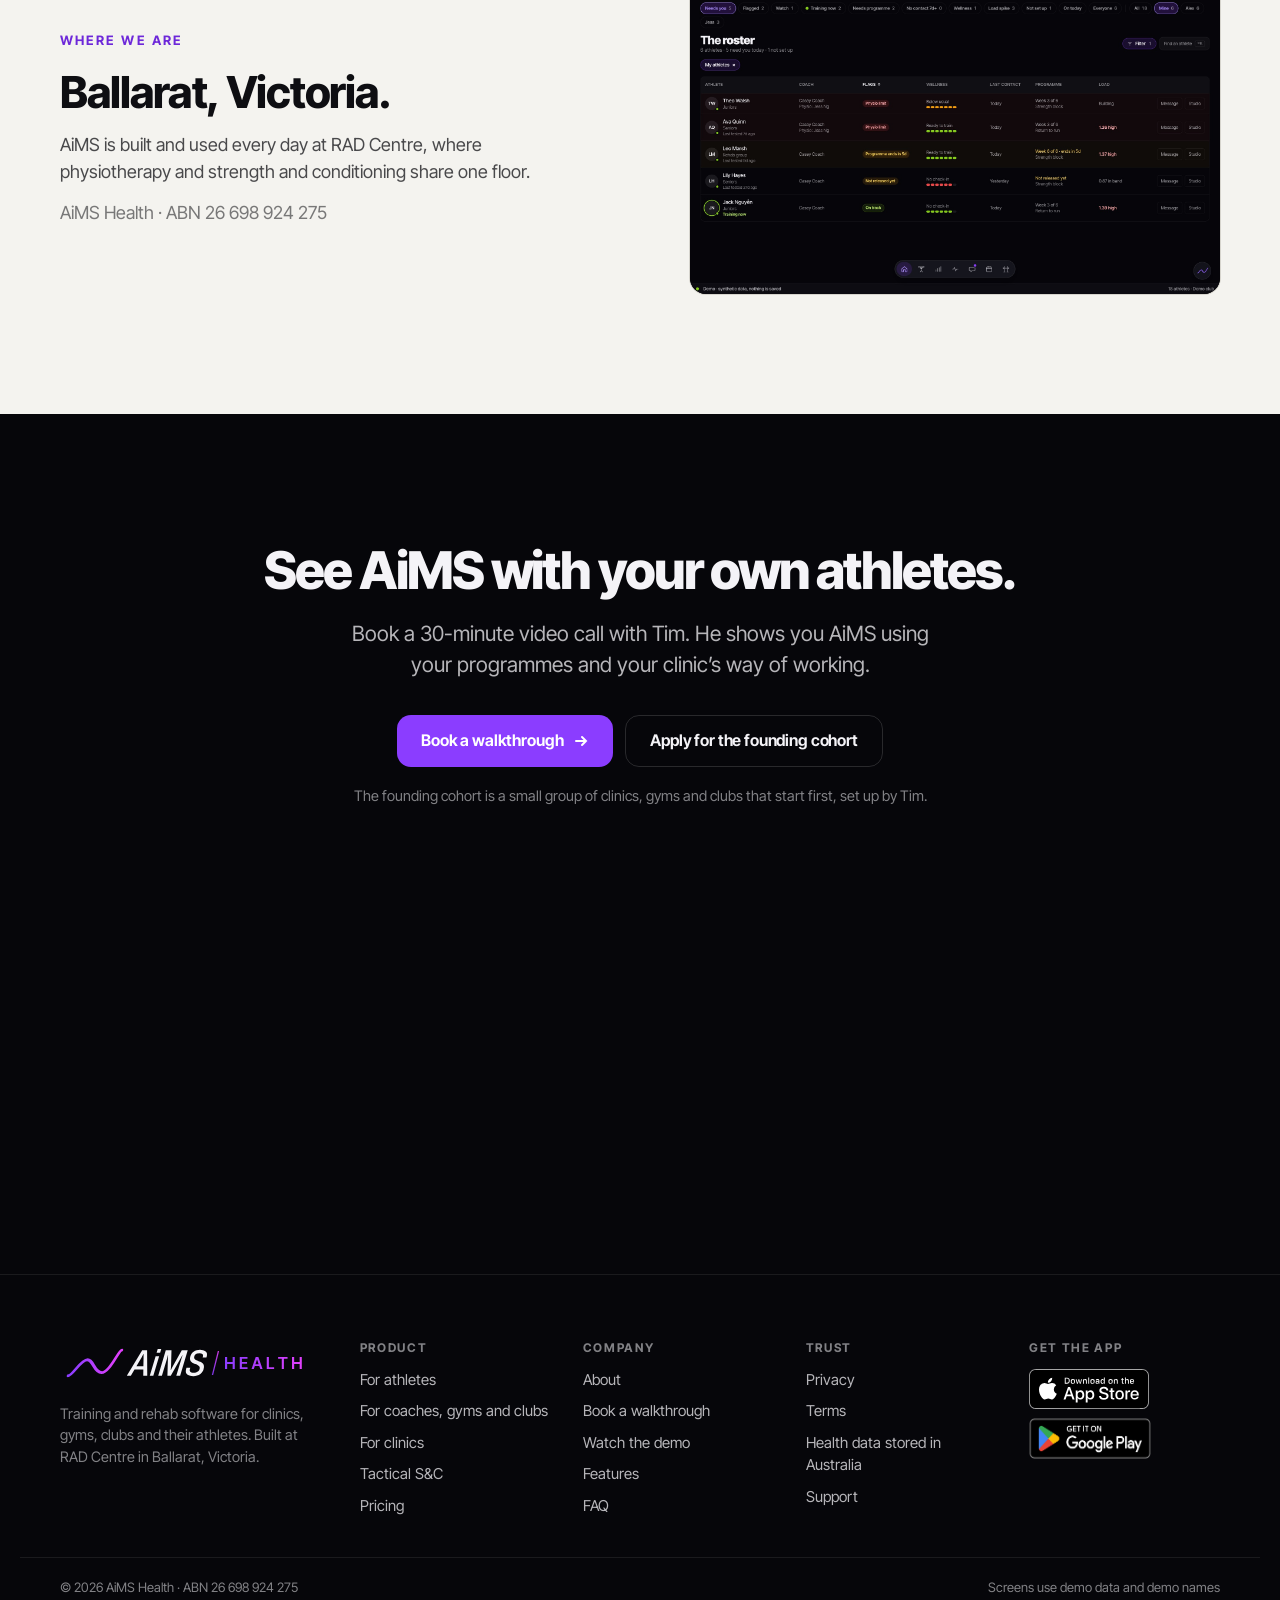
==== commit d11c25a7: "About: Tim's own copy, with the tools-we-relied-on stack collapsing into AiMS Lightly edited for gra" ====
--- a/about.html
+++ b/about.html
@@ -1,5 +1,5 @@
 <!doctype html><html lang="en-AU"><head><meta charset="utf-8"><meta name="viewport" content="width=device-width,initial-scale=1,viewport-fit=cover">
-<title>About AiMS · Built in Ballarat by a strength and conditioning coach</title><meta name="description" content="AiMS is built by Tim Welsh, a strength and conditioning coach, at RAD Centre in Ballarat, where physios and strength coaches look after the same athletes."><link rel="canonical" href="https://aimshealth.com.au/about"><meta property="og:type" content="website"><meta property="og:site_name" content="AiMS Health"><meta property="og:title" content="About AiMS · Built in Ballarat by a strength and conditioning coach"><meta property="og:description" content="AiMS is built by Tim Welsh, a strength and conditioning coach, at RAD Centre in Ballarat, where physios and strength coaches look after the same athletes."><meta property="og:url" content="https://aimshealth.com.au/about"><meta property="og:image" content="https://aimshealth.com.au/assets/og/aims-og.png"><meta property="og:image:width" content="1200"><meta property="og:image:height" content="630"><meta property="og:image:alt" content="AiMS Health: training and rehab software for clinics, gyms, clubs and their athletes"><meta property="og:locale" content="en_AU"><meta name="twitter:card" content="summary_large_image"><meta name="twitter:title" content="About AiMS · Built in Ballarat by a strength and conditioning coach"><meta name="twitter:description" content="AiMS is built by Tim Welsh, a strength and conditioning coach, at RAD Centre in Ballarat, where physios and strength coaches look after the same athletes."><meta name="twitter:image" content="https://aimshealth.com.au/assets/og/aims-og.png"><link rel="icon" href="/favicon.ico" sizes="any">
+<title>About AiMS · Built in Ballarat by a strength and conditioning coach</title><meta name="description" content="AiMS is built by Tim Welsh, Head of Performance and Education at RAD Centre in Ballarat, to replace the many tools a strength, conditioning and rehab facility relies on with one."><link rel="canonical" href="https://aimshealth.com.au/about"><meta property="og:type" content="website"><meta property="og:site_name" content="AiMS Health"><meta property="og:title" content="About AiMS · Built in Ballarat by a strength and conditioning coach"><meta property="og:description" content="AiMS is built by Tim Welsh, Head of Performance and Education at RAD Centre in Ballarat, to replace the many tools a strength, conditioning and rehab facility relies on with one."><meta property="og:url" content="https://aimshealth.com.au/about"><meta property="og:image" content="https://aimshealth.com.au/assets/og/aims-og.png"><meta property="og:image:width" content="1200"><meta property="og:image:height" content="630"><meta property="og:image:alt" content="AiMS Health: training and rehab software for clinics, gyms, clubs and their athletes"><meta property="og:locale" content="en_AU"><meta name="twitter:card" content="summary_large_image"><meta name="twitter:title" content="About AiMS · Built in Ballarat by a strength and conditioning coach"><meta name="twitter:description" content="AiMS is built by Tim Welsh, Head of Performance and Education at RAD Centre in Ballarat, to replace the many tools a strength, conditioning and rehab facility relies on with one."><meta name="twitter:image" content="https://aimshealth.com.au/assets/og/aims-og.png"><link rel="icon" href="/favicon.ico" sizes="any">
 <meta name="theme-color" content="#06060A"><link rel="icon" href="assets/logo/favicon.svg" type="image/svg+xml"><link rel="apple-touch-icon" href="assets/logo/apple-touch-icon.png">
 <link rel="preconnect" href="https://fonts.googleapis.com"><link rel="preconnect" href="https://fonts.gstatic.com" crossorigin><link href="https://fonts.googleapis.com/css2?family=Inter+Tight:wght@400..800&display=swap" rel="stylesheet">
 <link rel="stylesheet" href="v4.css"></head><body><a class="skip" href="#main">Skip to content</a>
@@ -7,15 +7,14 @@
 <div class="page" id="main"><section class="pg-hero"><header class="hdr"><div class="wrap"><a class="logo" href="index.html"><picture><source media="(max-width:899px)" srcset="assets/logo/aims-health_dark_small-cut.svg"><img src="assets/logo/aims-health-g2_dark.svg" alt="AiMS Health home"></picture></a>
 <nav aria-label="Main"><a href="athletes.html">For athletes</a><a href="coaches.html">For coaches, gyms and clubs</a><a href="clinics.html">For clinics</a><a href="tactical.html">Tactical</a><a href="pricing.html">Pricing</a><a href="about.html" class=on>About</a><a href="faq.html">FAQ</a></nav><details class="menu"><summary>Menu</summary><nav aria-label="Main"><a href="athletes.html">For athletes</a><a href="coaches.html">For coaches, gyms and clubs</a><a href="clinics.html">For clinics</a><a href="tactical.html">Tactical</a><a href="pricing.html">Pricing</a><a href="about.html" class=on>About</a><a href="faq.html">FAQ</a><a href="contact.html">Book a walkthrough</a></nav></details>
 <a class="btn btn-p btn-sm" href="contact.html">Book a walkthrough</a></div></header><div class="wrap"><div class="hero-grid"><div class="tx">
-<div class="eyebrow rv">About AiMS</div><h1 class="rv">AiMS is built by a strength and conditioning coach in Ballarat.</h1><p class="lead rv">Tim Welsh is a strength and conditioning coach and a sessional university academic. He built AiMS for his own floor at RAD Centre, where physios and strength coaches look after the same athletes every day.</p><div class="ctas rv"><a class="btn btn-p" href="contact.html">Book a walkthrough <svg class="arr" viewBox="0 0 16 16" fill="none" stroke="currentColor" stroke-width="2" stroke-linecap="round" aria-hidden="true"><path d="M3 8h10M9 4l4 4-4 4"/></svg></a></div></div><div class="media rv"><div class="phone"><img src="assets/shots/app/athlete-home_dark.jpg" width="780" height="1690" alt="AiMS athlete app: today’s session, demo data" decoding="async" loading="lazy"></div></div></div></div></section><section class="sec light"><div class="wrap"><div class="sec-head rv"><div class="eyebrow">The problem</div><h2 style="margin-top:14px">Two plans for one athlete.</h2>
-<p class="lead">At RAD Centre the physio’s notes lived in one system and Tim’s programmes in another. Limits went by text message. The athlete was the only one who saw both plans, and often the last to know what changed.</p>
-<p class="lead">Tim tried the big platforms first. None of them put the clinic and the gym on the same plan.</p>
-<p class="lead">So he built one system for the clinic and the gym, around the athlete, and used it on his own floor first.</p></div>
-<blockquote class="rv" style="font-size:34px;font-weight:750;letter-spacing:-.03em;line-height:1.2;margin-top:50px;max-width:900px">“The athlete was the one carrying messages between the physio and me. AiMS is the system I wanted on our own floor.”</blockquote>
-<p class="cap rv">Tim Welsh · founder · strength and conditioning coach, RAD Centre </p></div></section><section class="sec"><div class="wrap"><div class="sec-head rv"><div class="eyebrow">How we work</div><h2 style="margin-top:14px">How we make decisions.</h2></div><div class="cards">
-<div class="card rv"><b>Athletes first</b><span>Every screen should make an athlete’s day on the floor go better.</span></div>
-<div class="card rv"><b>The physio decides</b><span>AiMS shows and flags. Physios and coaches make the calls.</span></div>
-<div class="card rv"><b>Security, then reliability</b><span>A feature doesn’t ship while there’s an open security or reliability issue.</span></div></div></div></section><section class="sec light"><div class="wrap"><div class="row"><div class="tx rv"><div class="eyebrow">Where we are</div><h3 style="font-size:44px">Ballarat, Victoria.</h3>
+<div class="eyebrow rv">About AiMS</div><h1 class="rv">AiMS is built by a strength and conditioning coach in Ballarat.</h1><p class="lead rv">Tim is Head of Performance and Education at RAD Centre, and a sessional academic teaching Strength and Conditioning and Biomechanics at Federation University. He’s an ASCA Level 2 Professional coach with plenty of experience, having worked with professionals at Olympic, WNBA/WNBL, AFL, national cricket and NRL level.</p><div class="ctas rv"><a class="btn btn-p" href="contact.html">Book a walkthrough <svg class="arr" viewBox="0 0 16 16" fill="none" stroke="currentColor" stroke-width="2" stroke-linecap="round" aria-hidden="true"><path d="M3 8h10M9 4l4 4-4 4"/></svg></a></div></div><div class="media rv"><div class="phone"><img src="assets/shots/app/athlete-home_dark.jpg" width="780" height="1690" alt="AiMS athlete app: today’s session, demo data" decoding="async" loading="lazy"></div></div></div></div></section><section class="sec light"><div class="wrap"><div class="sec-head rv"><div class="eyebrow">RAD Centre</div>
+<p class="lead" style="margin-top:14px">In his day-to-day life at RAD Centre, Tim serves one of Australia’s biggest private strength and conditioning and rehabilitation facilities. We have over 350 members from a variety of sports, ages and backgrounds, all with very distinct needs.</p>
+<p class="lead">We combine strength and conditioning, sports science, physiotherapy and dietetics into a service for anyone wanting to get the best out of themselves, whether that’s rehabilitating an ACL injury back to sport, or helping a teen achieve their dream of being drafted to the AFL.</p></div></div></section><section class="sec about-stack"><div class="wrap"><div class="sec-head rv"><div class="eyebrow">Before AiMS</div><h2 style="margin-top:14px">To do so, we relied on:</h2></div>
+<div class="collapse rv" aria-label="The tools we relied on, collapsing into one AiMS"><ul class="old-stack"><li style="--i:0">An athlete list: coaches, most recent contact and when plans are due</li><li style="--i:1">Membership and billing software</li><li style="--i:2">Clinical note taking, and more recently AI dictation</li><li style="--i:3">Testing data entry forms</li><li style="--i:4">Testing API spreadsheets</li><li style="--i:5">Testing PDFs</li><li style="--i:6">Emails</li><li style="--i:7">Group messages for staff</li><li style="--i:8">Individual messages</li><li style="--i:9">Apple Calendars</li><li style="--i:10">TV video boards</li><li style="--i:11">Programme planning spreadsheets</li><li style="--i:12">Business performance spreadsheets</li></ul><div class="into" aria-hidden="true"><span></span></div><div class="aims-tile"><img src="assets/logo/icon-aims.svg" alt=""><div><b>AiMS</b><span>One native, integrated system</span></div></div></div>
+<p class="vision rv"><span class="eyebrow">The vision</span>Replace them all with one native, integrated solution that best serves the consumer (the athlete), the coach, the physiotherapists, technical coaches and the team as a whole.</p></div></section><section class="sec light"><div class="wrap"><div class="sec-head rv">
+<p class="lead">Athlete Intelligence Management Systems (AiMS) was born after years of frustrations, expenses and disappointments.</p>
+<p class="lead">We’re on the way. With a commitment to reliability, security and speed, we’ll keep pushing the limits and delivering updates and features without compromise.</p>
+<p class="lead">We also back ourselves to deliver, so don’t worry about lengthy lock-in terms to reduce pricing. Our best price is already there: you can pay month to month, and if you’re not happy, you can go. But we don’t think you’ll want to.</p></div></div></section><section class="sec light"><div class="wrap"><div class="row"><div class="tx rv"><div class="eyebrow">Where we are</div><h3 style="font-size:44px">Ballarat, Victoria.</h3>
 <p>AiMS is built and used every day at RAD Centre, where physiotherapy and strength and conditioning share one floor.</p><p class="cap">AiMS Health · ABN 26 698 924 275</p></div>
 <div class="media rv"><div class="shot"><img src="assets/shots/app/coach-roster_dark.jpg" width="1800" height="1125" alt="AiMS coach roster, demo data" decoding="async" loading="lazy"></div></div></div></div></section><section class="cta" id="next"><div class="wrap">
 <h2 class="rv">See AiMS with your own athletes.</h2>
--- a/v4.css
+++ b/v4.css
@@ -443,3 +443,23 @@
 .demo-vid video{width:100%;height:auto;border-radius:18px;display:block;background:#000;box-shadow:0 0 0 1px var(--line),0 30px 80px rgba(0,0,0,.5)}
 .clip-card .reel{border-radius:20px;overflow:hidden;max-width:300px}.clip-card .reel video{display:block;width:100%;height:auto}
 @media (max-width:899px){.cs-grid{grid-template-columns:1fr}.hero-walk .phone{width:250px}}
+/* about: the tools we relied on, collapsing into one AiMS tile */
+.collapse{margin-top:48px;display:flex;flex-direction:column;align-items:center}
+.old-stack{list-style:none;display:grid;grid-template-columns:repeat(auto-fill,minmax(210px,1fr));gap:12px;width:100%}
+.old-stack li{border-radius:16px;padding:16px 18px;font-size:15.5px;line-height:1.35;color:var(--t2);font-weight:600;
+  background:linear-gradient(140deg,rgba(139,61,255,.16),rgba(139,61,255,.04) 55%,rgba(255,255,255,.03));border:1px solid rgba(167,139,250,.18);
+  transition:transform .9s var(--ease),opacity .9s var(--ease);transition-delay:calc(var(--i) * 45ms)}
+.collapse.rv{opacity:1;transform:none}
+.collapse:not(.in) .old-stack li{opacity:0;transform:translateY(-14px) scale(.97)}
+.collapse.in .old-stack li{animation:squeeze 1.1s var(--ease) calc(1.3s + var(--i) * 40ms) both}
+@keyframes squeeze{to{transform:translateY(10px) scale(.94);opacity:.55}}
+.into{height:70px;width:2px;margin:18px 0;background:linear-gradient(rgba(167,139,250,.1),#8B3DFF);position:relative}
+.into span{position:absolute;left:50%;bottom:-2px;width:12px;height:12px;border-right:2px solid #8B3DFF;border-bottom:2px solid #8B3DFF;transform:translateX(-50%) rotate(45deg)}
+.aims-tile{display:flex;align-items:center;gap:18px;padding:26px 34px;border-radius:24px;background:linear-gradient(135deg,#8B3DFF,#5B21B6 60%,#2E1065);color:#fff;
+  box-shadow:0 20px 60px rgba(139,61,255,.35);transform:scale(.9);opacity:0;transition:transform 1s var(--ease) 1.6s,opacity 1s var(--ease) 1.6s}
+.collapse.in .aims-tile{transform:none;opacity:1}
+.aims-tile img{width:52px;height:52px}.aims-tile b{display:block;font-size:30px;letter-spacing:-.03em}.aims-tile span{font-size:15px;opacity:.85}
+.vision{max-width:900px;margin:60px auto 0;text-align:center;font-size:30px;line-height:1.3;font-weight:700;letter-spacing:-.02em}
+.vision .eyebrow{display:block;margin-bottom:16px}
+@media (max-width:899px){.old-stack{grid-template-columns:1fr 1fr;gap:8px}.old-stack li{font-size:13.5px;padding:12px}.vision{font-size:22px}}
+@media (prefers-reduced-motion:reduce){.collapse .old-stack li,.collapse .aims-tile{animation:none;transition:none;opacity:1;transform:none}}
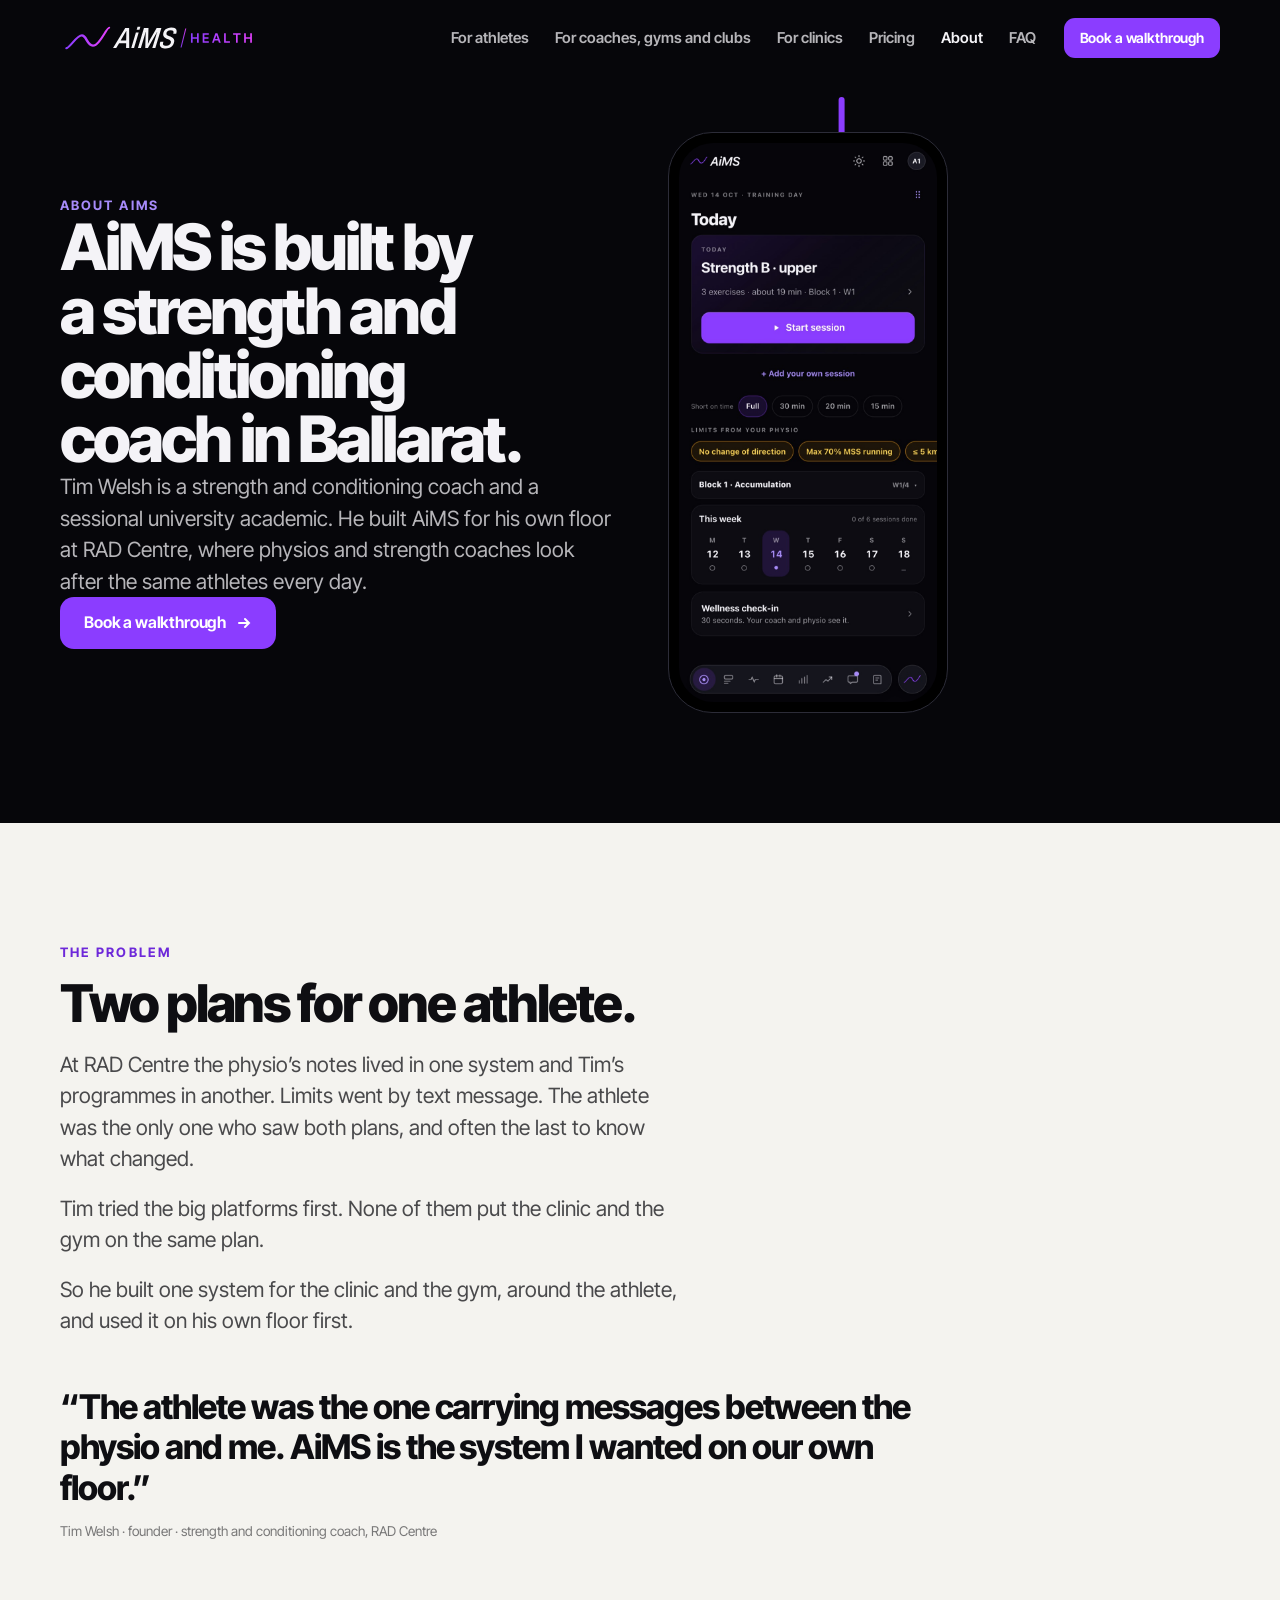
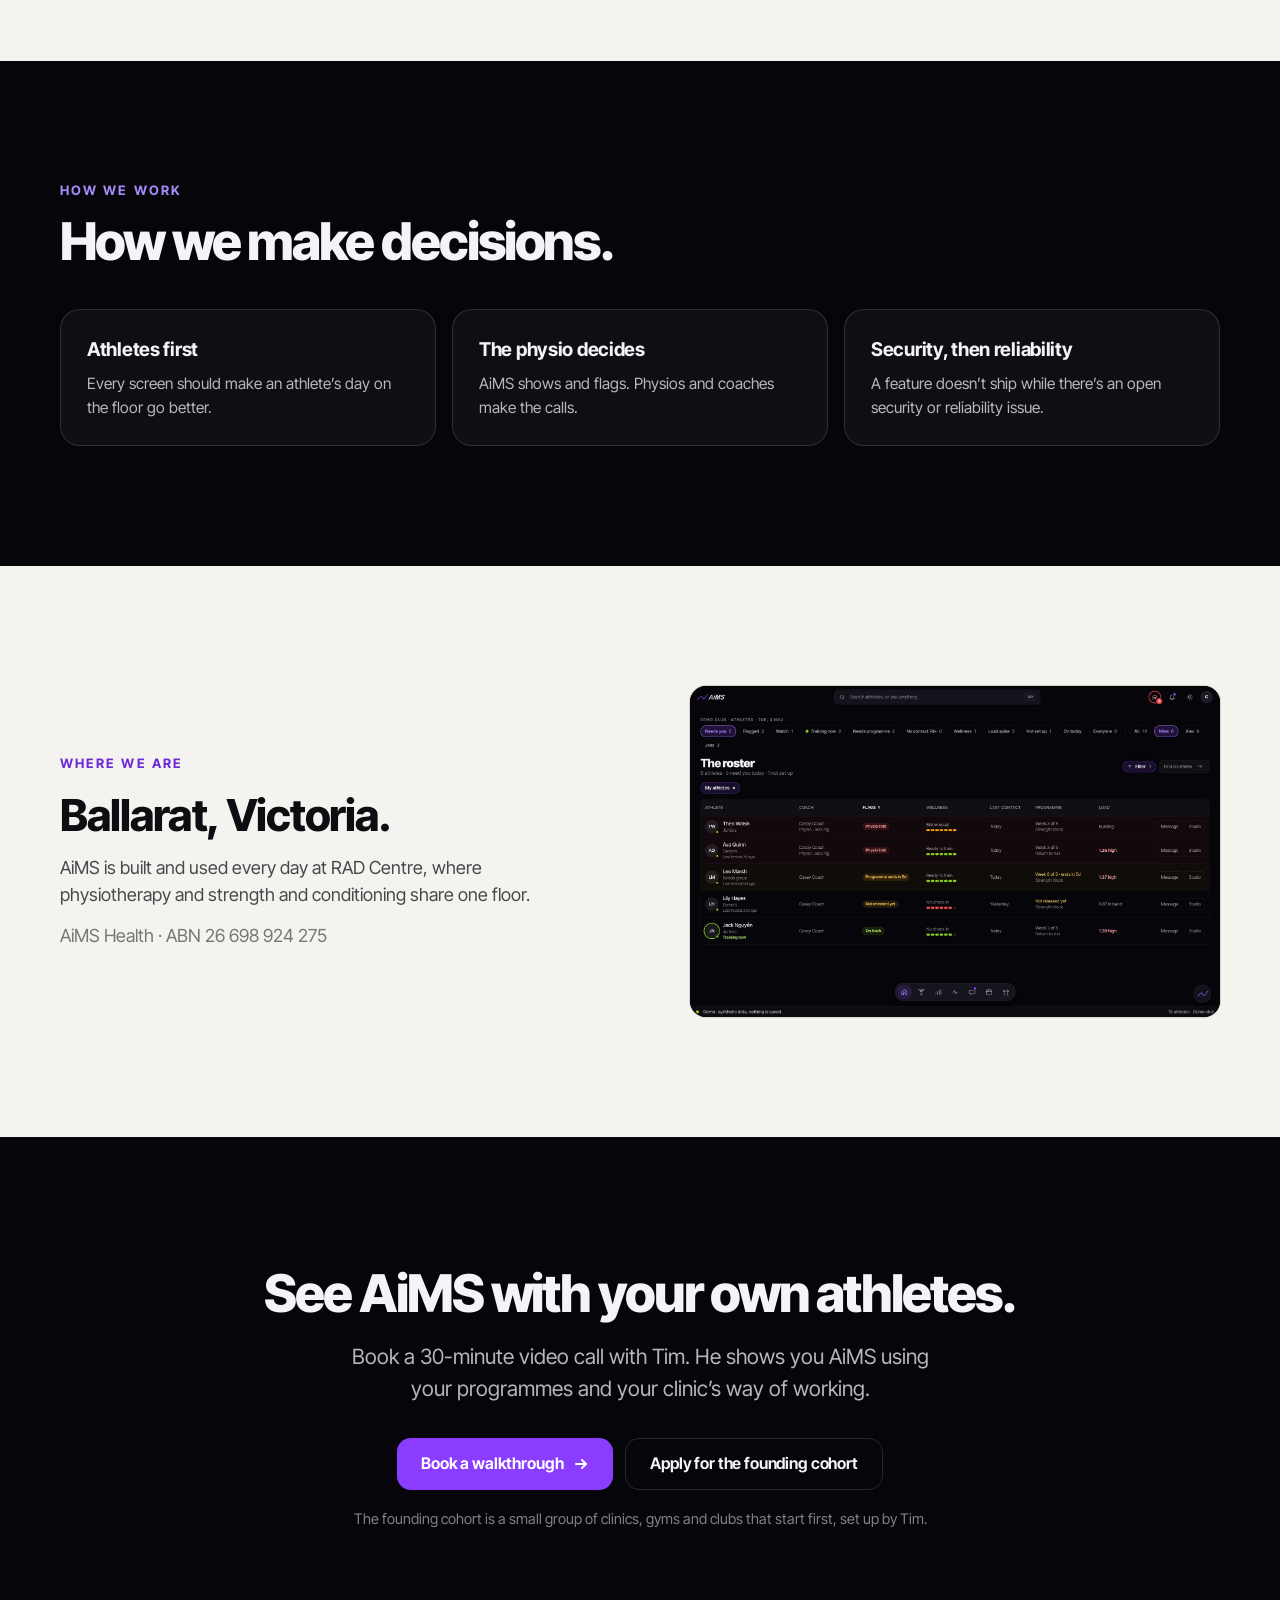
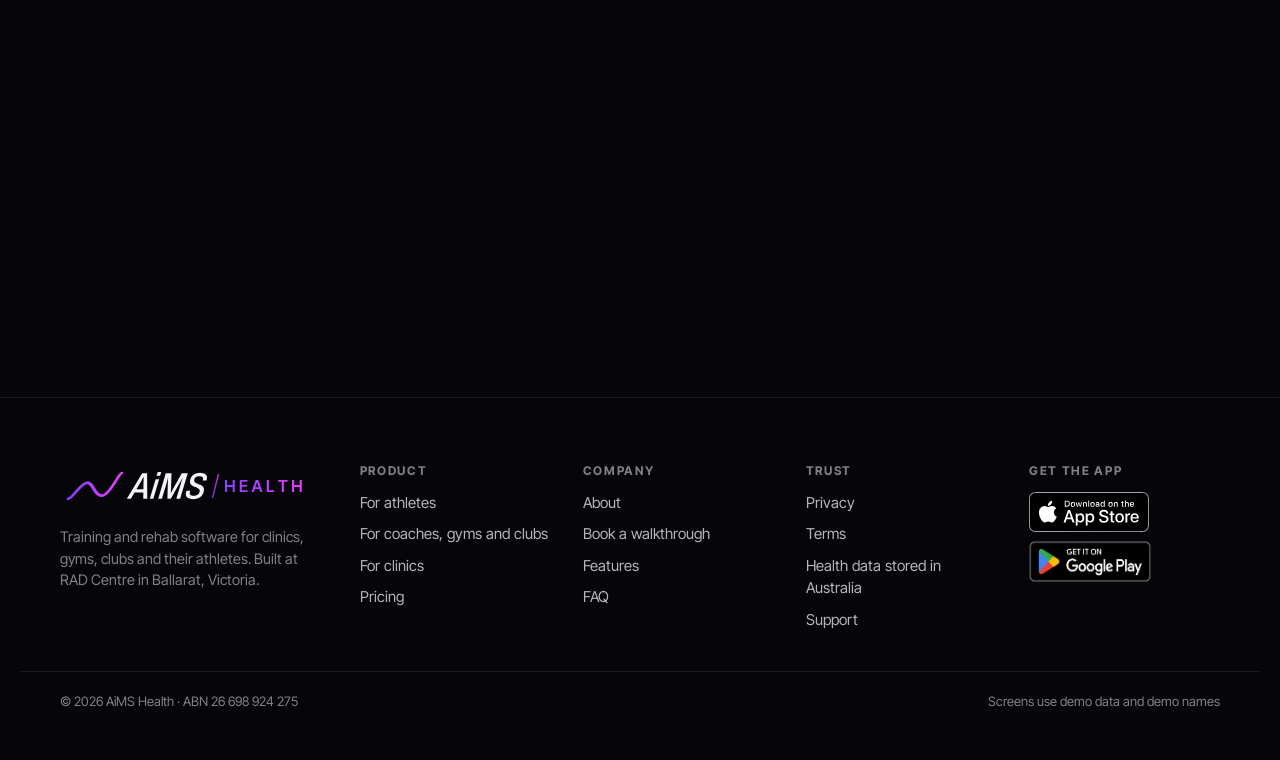
==== commit 781517bb: "Merge pull request #6 from aims-health/site/v2-1-about-footer-pricing Site v2.1: About, store badges" ====
--- a/about.html
+++ b/about.html
@@ -1,20 +1,21 @@
 <!doctype html><html lang="en-AU"><head><meta charset="utf-8"><meta name="viewport" content="width=device-width,initial-scale=1,viewport-fit=cover">
-<title>About AiMS · Built in Ballarat by a strength and conditioning coach</title><meta name="description" content="AiMS is built by Tim Welsh, Head of Performance and Education at RAD Centre in Ballarat, to replace the many tools a strength, conditioning and rehab facility relies on with one."><link rel="canonical" href="https://aimshealth.com.au/about"><meta property="og:type" content="website"><meta property="og:site_name" content="AiMS Health"><meta property="og:title" content="About AiMS · Built in Ballarat by a strength and conditioning coach"><meta property="og:description" content="AiMS is built by Tim Welsh, Head of Performance and Education at RAD Centre in Ballarat, to replace the many tools a strength, conditioning and rehab facility relies on with one."><meta property="og:url" content="https://aimshealth.com.au/about"><meta property="og:image" content="https://aimshealth.com.au/assets/og/aims-og.png"><meta property="og:image:width" content="1200"><meta property="og:image:height" content="630"><meta property="og:image:alt" content="AiMS Health: training and rehab software for clinics, gyms, clubs and their athletes"><meta property="og:locale" content="en_AU"><meta name="twitter:card" content="summary_large_image"><meta name="twitter:title" content="About AiMS · Built in Ballarat by a strength and conditioning coach"><meta name="twitter:description" content="AiMS is built by Tim Welsh, Head of Performance and Education at RAD Centre in Ballarat, to replace the many tools a strength, conditioning and rehab facility relies on with one."><meta name="twitter:image" content="https://aimshealth.com.au/assets/og/aims-og.png"><link rel="icon" href="/favicon.ico" sizes="any">
+<title>About AiMS · Built in Ballarat by a strength and conditioning coach</title><meta name="description" content="AiMS is built by Tim Welsh, a strength and conditioning coach, at RAD Centre in Ballarat, where physios and strength coaches look after the same athletes."><link rel="canonical" href="https://aimshealth.com.au/about"><meta property="og:type" content="website"><meta property="og:site_name" content="AiMS Health"><meta property="og:title" content="About AiMS · Built in Ballarat by a strength and conditioning coach"><meta property="og:description" content="AiMS is built by Tim Welsh, a strength and conditioning coach, at RAD Centre in Ballarat, where physios and strength coaches look after the same athletes."><meta property="og:url" content="https://aimshealth.com.au/about"><meta property="og:image" content="https://aimshealth.com.au/assets/og/aims-og.png"><meta property="og:image:width" content="1200"><meta property="og:image:height" content="630"><meta property="og:image:alt" content="AiMS Health: training and rehab software for clinics, gyms, clubs and their athletes"><meta property="og:locale" content="en_AU"><meta name="twitter:card" content="summary_large_image"><meta name="twitter:title" content="About AiMS · Built in Ballarat by a strength and conditioning coach"><meta name="twitter:description" content="AiMS is built by Tim Welsh, a strength and conditioning coach, at RAD Centre in Ballarat, where physios and strength coaches look after the same athletes."><meta name="twitter:image" content="https://aimshealth.com.au/assets/og/aims-og.png"><link rel="icon" href="/favicon.ico" sizes="any">
 <meta name="theme-color" content="#06060A"><link rel="icon" href="assets/logo/favicon.svg" type="image/svg+xml"><link rel="apple-touch-icon" href="assets/logo/apple-touch-icon.png">
 <link rel="preconnect" href="https://fonts.googleapis.com"><link rel="preconnect" href="https://fonts.gstatic.com" crossorigin><link href="https://fonts.googleapis.com/css2?family=Inter+Tight:wght@400..800&display=swap" rel="stylesheet">
 <link rel="stylesheet" href="v4.css"></head><body><a class="skip" href="#main">Skip to content</a>
 
 <div class="page" id="main"><section class="pg-hero"><header class="hdr"><div class="wrap"><a class="logo" href="index.html"><picture><source media="(max-width:899px)" srcset="assets/logo/aims-health_dark_small-cut.svg"><img src="assets/logo/aims-health-g2_dark.svg" alt="AiMS Health home"></picture></a>
-<nav aria-label="Main"><a href="athletes.html">For athletes</a><a href="coaches.html">For coaches, gyms and clubs</a><a href="clinics.html">For clinics</a><a href="tactical.html">Tactical</a><a href="pricing.html">Pricing</a><a href="about.html" class=on>About</a><a href="faq.html">FAQ</a></nav><details class="menu"><summary>Menu</summary><nav aria-label="Main"><a href="athletes.html">For athletes</a><a href="coaches.html">For coaches, gyms and clubs</a><a href="clinics.html">For clinics</a><a href="tactical.html">Tactical</a><a href="pricing.html">Pricing</a><a href="about.html" class=on>About</a><a href="faq.html">FAQ</a><a href="contact.html">Book a walkthrough</a></nav></details>
+<nav aria-label="Main"><a href="athletes.html">For athletes</a><a href="coaches.html">For coaches, gyms and clubs</a><a href="clinics.html">For clinics</a><a href="pricing.html">Pricing</a><a href="about.html" class=on>About</a><a href="faq.html">FAQ</a></nav><details class="menu"><summary>Menu</summary><nav aria-label="Main"><a href="athletes.html">For athletes</a><a href="coaches.html">For coaches, gyms and clubs</a><a href="clinics.html">For clinics</a><a href="pricing.html">Pricing</a><a href="about.html" class=on>About</a><a href="faq.html">FAQ</a><a href="contact.html">Book a walkthrough</a></nav></details>
 <a class="btn btn-p btn-sm" href="contact.html">Book a walkthrough</a></div></header><div class="wrap"><div class="hero-grid"><div class="tx">
-<div class="eyebrow rv">About AiMS</div><h1 class="rv">AiMS is built by a strength and conditioning coach in Ballarat.</h1><p class="lead rv">Tim is Head of Performance and Education at RAD Centre, and a sessional academic teaching Strength and Conditioning and Biomechanics at Federation University. He’s an ASCA Level 2 Professional coach with plenty of experience, having worked with professionals at Olympic, WNBA/WNBL, AFL, national cricket and NRL level.</p><div class="ctas rv"><a class="btn btn-p" href="contact.html">Book a walkthrough <svg class="arr" viewBox="0 0 16 16" fill="none" stroke="currentColor" stroke-width="2" stroke-linecap="round" aria-hidden="true"><path d="M3 8h10M9 4l4 4-4 4"/></svg></a></div></div><div class="media rv"><div class="phone"><img src="assets/shots/app/athlete-home_dark.jpg" width="780" height="1690" alt="AiMS athlete app: today’s session, demo data" decoding="async" loading="lazy"></div></div></div></div></section><section class="sec light"><div class="wrap"><div class="sec-head rv"><div class="eyebrow">RAD Centre</div>
-<p class="lead" style="margin-top:14px">In his day-to-day life at RAD Centre, Tim serves one of Australia’s biggest private strength and conditioning and rehabilitation facilities. We have over 350 members from a variety of sports, ages and backgrounds, all with very distinct needs.</p>
-<p class="lead">We combine strength and conditioning, sports science, physiotherapy and dietetics into a service for anyone wanting to get the best out of themselves, whether that’s rehabilitating an ACL injury back to sport, or helping a teen achieve their dream of being drafted to the AFL.</p></div></div></section><section class="sec about-stack"><div class="wrap"><div class="sec-head rv"><div class="eyebrow">Before AiMS</div><h2 style="margin-top:14px">To do so, we relied on:</h2></div>
-<div class="collapse rv" aria-label="The tools we relied on, collapsing into one AiMS"><ul class="old-stack"><li style="--i:0">An athlete list: coaches, most recent contact and when plans are due</li><li style="--i:1">Membership and billing software</li><li style="--i:2">Clinical note taking, and more recently AI dictation</li><li style="--i:3">Testing data entry forms</li><li style="--i:4">Testing API spreadsheets</li><li style="--i:5">Testing PDFs</li><li style="--i:6">Emails</li><li style="--i:7">Group messages for staff</li><li style="--i:8">Individual messages</li><li style="--i:9">Apple Calendars</li><li style="--i:10">TV video boards</li><li style="--i:11">Programme planning spreadsheets</li><li style="--i:12">Business performance spreadsheets</li></ul><div class="into" aria-hidden="true"><span></span></div><div class="aims-tile"><img src="assets/logo/icon-aims.svg" alt=""><div><b>AiMS</b><span>One native, integrated system</span></div></div></div>
-<p class="vision rv"><span class="eyebrow">The vision</span>Replace them all with one native, integrated solution that best serves the consumer (the athlete), the coach, the physiotherapists, technical coaches and the team as a whole.</p></div></section><section class="sec light"><div class="wrap"><div class="sec-head rv">
-<p class="lead">Athlete Intelligence Management Systems (AiMS) was born after years of frustrations, expenses and disappointments.</p>
-<p class="lead">We’re on the way. With a commitment to reliability, security and speed, we’ll keep pushing the limits and delivering updates and features without compromise.</p>
-<p class="lead">We also back ourselves to deliver, so don’t worry about lengthy lock-in terms to reduce pricing. Our best price is already there: you can pay month to month, and if you’re not happy, you can go. But we don’t think you’ll want to.</p></div></div></section><section class="sec light"><div class="wrap"><div class="row"><div class="tx rv"><div class="eyebrow">Where we are</div><h3 style="font-size:44px">Ballarat, Victoria.</h3>
+<div class="eyebrow rv">About AiMS</div><h1 class="rv">AiMS is built by a strength and conditioning coach in Ballarat.</h1><p class="lead rv">Tim Welsh is a strength and conditioning coach and a sessional university academic. He built AiMS for his own floor at RAD Centre, where physios and strength coaches look after the same athletes every day.</p><div class="ctas rv"><a class="btn btn-p" href="contact.html">Book a walkthrough <svg class="arr" viewBox="0 0 16 16" fill="none" stroke="currentColor" stroke-width="2" stroke-linecap="round" aria-hidden="true"><path d="M3 8h10M9 4l4 4-4 4"/></svg></a></div></div><div class="media rv"><div class="phone"><img src="assets/shots/app/athlete-home_dark.jpg" width="780" height="1690" alt="AiMS athlete app: today’s session, demo data" decoding="async" loading="lazy"></div></div></div></div></section><section class="sec light"><div class="wrap"><div class="sec-head rv"><div class="eyebrow">The problem</div><h2 style="margin-top:14px">Two plans for one athlete.</h2>
+<p class="lead">At RAD Centre the physio’s notes lived in one system and Tim’s programmes in another. Limits went by text message. The athlete was the only one who saw both plans, and often the last to know what changed.</p>
+<p class="lead">Tim tried the big platforms first. None of them put the clinic and the gym on the same plan.</p>
+<p class="lead">So he built one system for the clinic and the gym, around the athlete, and used it on his own floor first.</p></div>
+<blockquote class="rv" style="font-size:34px;font-weight:750;letter-spacing:-.03em;line-height:1.2;margin-top:50px;max-width:900px">“The athlete was the one carrying messages between the physio and me. AiMS is the system I wanted on our own floor.”</blockquote>
+<p class="cap rv">Tim Welsh · founder · strength and conditioning coach, RAD Centre </p></div></section><section class="sec"><div class="wrap"><div class="sec-head rv"><div class="eyebrow">How we work</div><h2 style="margin-top:14px">How we make decisions.</h2></div><div class="cards">
+<div class="card rv"><b>Athletes first</b><span>Every screen should make an athlete’s day on the floor go better.</span></div>
+<div class="card rv"><b>The physio decides</b><span>AiMS shows and flags. Physios and coaches make the calls.</span></div>
+<div class="card rv"><b>Security, then reliability</b><span>A feature doesn’t ship while there’s an open security or reliability issue.</span></div></div></div></section><section class="sec light"><div class="wrap"><div class="row"><div class="tx rv"><div class="eyebrow">Where we are</div><h3 style="font-size:44px">Ballarat, Victoria.</h3>
 <p>AiMS is built and used every day at RAD Centre, where physiotherapy and strength and conditioning share one floor.</p><p class="cap">AiMS Health · ABN 26 698 924 275</p></div>
 <div class="media rv"><div class="shot"><img src="assets/shots/app/coach-roster_dark.jpg" width="1800" height="1125" alt="AiMS coach roster, demo data" decoding="async" loading="lazy"></div></div></div></div></section><section class="cta" id="next"><div class="wrap">
 <h2 class="rv">See AiMS with your own athletes.</h2>
@@ -22,8 +23,8 @@
 <div class="ctas rv"><a class="btn btn-p" href="contact.html">Book a walkthrough <svg class="arr" viewBox="0 0 16 16" fill="none" stroke="currentColor" stroke-width="2" stroke-linecap="round" aria-hidden="true"><path d="M3 8h10M9 4l4 4-4 4"/></svg></a><a class="btn btn-s" href="contact.html#founding">Apply for the founding cohort</a></div>
 <p class="small rv">The founding cohort is a small group of clinics, gyms and clubs that start first, set up by Tim. </p>
 <div class="mark-box" aria-hidden="true"></div></div></section><footer><div class="wrap"><div><img src="assets/logo/aims-health-g2_dark.svg" alt="AiMS Health" loading="lazy"><p>Training and rehab software for clinics, gyms, clubs and their athletes. Built at RAD Centre in Ballarat, Victoria.</p></div>
-<div><h4>Product</h4><ul><li><a href="athletes.html">For athletes</a></li><li><a href="coaches.html">For coaches, gyms and clubs</a></li><li><a href="clinics.html">For clinics</a></li><li><a href="tactical.html">Tactical S&amp;C</a></li><li><a href="pricing.html">Pricing</a></li></ul></div>
-<div><h4>Company</h4><ul><li><a href="about.html">About</a></li><li><a href="contact.html">Book a walkthrough</a></li><li><a href="demo.html">Watch the demo</a></li><li><a href="whatsnew.html">Features</a></li><li><a href="faq.html">FAQ</a></li></ul></div>
+<div><h4>Product</h4><ul><li><a href="athletes.html">For athletes</a></li><li><a href="coaches.html">For coaches, gyms and clubs</a></li><li><a href="clinics.html">For clinics</a></li><li><a href="pricing.html">Pricing</a></li></ul></div>
+<div><h4>Company</h4><ul><li><a href="about.html">About</a></li><li><a href="contact.html">Book a walkthrough</a></li><li><a href="whatsnew.html">Features</a></li><li><a href="faq.html">FAQ</a></li></ul></div>
 <div><h4>Trust</h4><ul><li><a href="/privacy">Privacy</a></li><li><a href="/terms">Terms</a></li><li><a href="faq.html#privacy">Health data stored in Australia</a></li><li><a href="/support">Support</a></li></ul></div>
 <div><h4>Get the app</h4><div class="stores foot"><a class="badge as" href="https://apps.apple.com/au/app/id6800306696"><img src="assets/badges/appstore-black-en.svg" width="120" height="40" alt="Download on the App Store"></a><a class="badge gp" href="https://play.google.com/store/apps/details?id=au.com.aimshealth.app"><img src="assets/badges/googleplay-en.png" width="646" height="250" alt="Get it on Google Play"></a></div></div></div>
 <div class="legal"><span>© 2026 AiMS Health · ABN 26 698 924 275</span><span>Screens use demo data and demo names</span></div></footer></div><script src="wave.js" defer></script></body></html>
--- a/v4.css
+++ b/v4.css
@@ -433,33 +433,3 @@
 .pcustom{display:flex;align-items:center;justify-content:space-between;gap:18px;flex-wrap:wrap;margin-top:18px;border-radius:22px;border:1px dashed #CFCBC2;padding:22px 30px;background:#fff}
 .pcustom .tier{font-size:13px;font-weight:700;letter-spacing:.12em;text-transform:uppercase;color:var(--ink-3)}
 .pcustom p{font-size:16px;margin-top:6px}
-/* v2: hero walkthrough, clinical, demo, features */
-.hero-walk .phone{width:300px}
-.who-more{margin-top:34px;font-size:17px;color:var(--ink-2)}
-.cs-grid{display:grid;grid-template-columns:1.3fr 1fr;gap:22px;margin-top:40px}
-.cs-card{border-radius:22px;background:#fff;border:1px solid #E2E0DA;padding:30px}.cs-card h3{font-size:24px;margin-top:14px}.cs-card p{margin-top:12px;font-size:16.5px}.cs-card .ticks{margin-top:14px}
-.tag.live{background:rgba(52,199,89,.14);color:#1E8E3E}
-.cs-media{margin-top:56px}.cs-media .cap{text-align:center;margin-top:14px}
-.demo-vid video{width:100%;height:auto;border-radius:18px;display:block;background:#000;box-shadow:0 0 0 1px var(--line),0 30px 80px rgba(0,0,0,.5)}
-.clip-card .reel{border-radius:20px;overflow:hidden;max-width:300px}.clip-card .reel video{display:block;width:100%;height:auto}
-@media (max-width:899px){.cs-grid{grid-template-columns:1fr}.hero-walk .phone{width:250px}}
-/* about: the tools we relied on, collapsing into one AiMS tile */
-.collapse{margin-top:48px;display:flex;flex-direction:column;align-items:center}
-.old-stack{list-style:none;display:grid;grid-template-columns:repeat(auto-fill,minmax(210px,1fr));gap:12px;width:100%}
-.old-stack li{border-radius:16px;padding:16px 18px;font-size:15.5px;line-height:1.35;color:var(--t2);font-weight:600;
-  background:linear-gradient(140deg,rgba(139,61,255,.16),rgba(139,61,255,.04) 55%,rgba(255,255,255,.03));border:1px solid rgba(167,139,250,.18);
-  transition:transform .9s var(--ease),opacity .9s var(--ease);transition-delay:calc(var(--i) * 45ms)}
-.collapse.rv{opacity:1;transform:none}
-.collapse:not(.in) .old-stack li{opacity:0;transform:translateY(-14px) scale(.97)}
-.collapse.in .old-stack li{animation:squeeze 1.1s var(--ease) calc(1.3s + var(--i) * 40ms) both}
-@keyframes squeeze{to{transform:translateY(10px) scale(.94);opacity:.55}}
-.into{height:70px;width:2px;margin:18px 0;background:linear-gradient(rgba(167,139,250,.1),#8B3DFF);position:relative}
-.into span{position:absolute;left:50%;bottom:-2px;width:12px;height:12px;border-right:2px solid #8B3DFF;border-bottom:2px solid #8B3DFF;transform:translateX(-50%) rotate(45deg)}
-.aims-tile{display:flex;align-items:center;gap:18px;padding:26px 34px;border-radius:24px;background:linear-gradient(135deg,#8B3DFF,#5B21B6 60%,#2E1065);color:#fff;
-  box-shadow:0 20px 60px rgba(139,61,255,.35);transform:scale(.9);opacity:0;transition:transform 1s var(--ease) 1.6s,opacity 1s var(--ease) 1.6s}
-.collapse.in .aims-tile{transform:none;opacity:1}
-.aims-tile img{width:52px;height:52px}.aims-tile b{display:block;font-size:30px;letter-spacing:-.03em}.aims-tile span{font-size:15px;opacity:.85}
-.vision{max-width:900px;margin:60px auto 0;text-align:center;font-size:30px;line-height:1.3;font-weight:700;letter-spacing:-.02em}
-.vision .eyebrow{display:block;margin-bottom:16px}
-@media (max-width:899px){.old-stack{grid-template-columns:1fr 1fr;gap:8px}.old-stack li{font-size:13.5px;padding:12px}.vision{font-size:22px}}
-@media (prefers-reduced-motion:reduce){.collapse .old-stack li,.collapse .aims-tile{animation:none;transition:none;opacity:1;transform:none}}
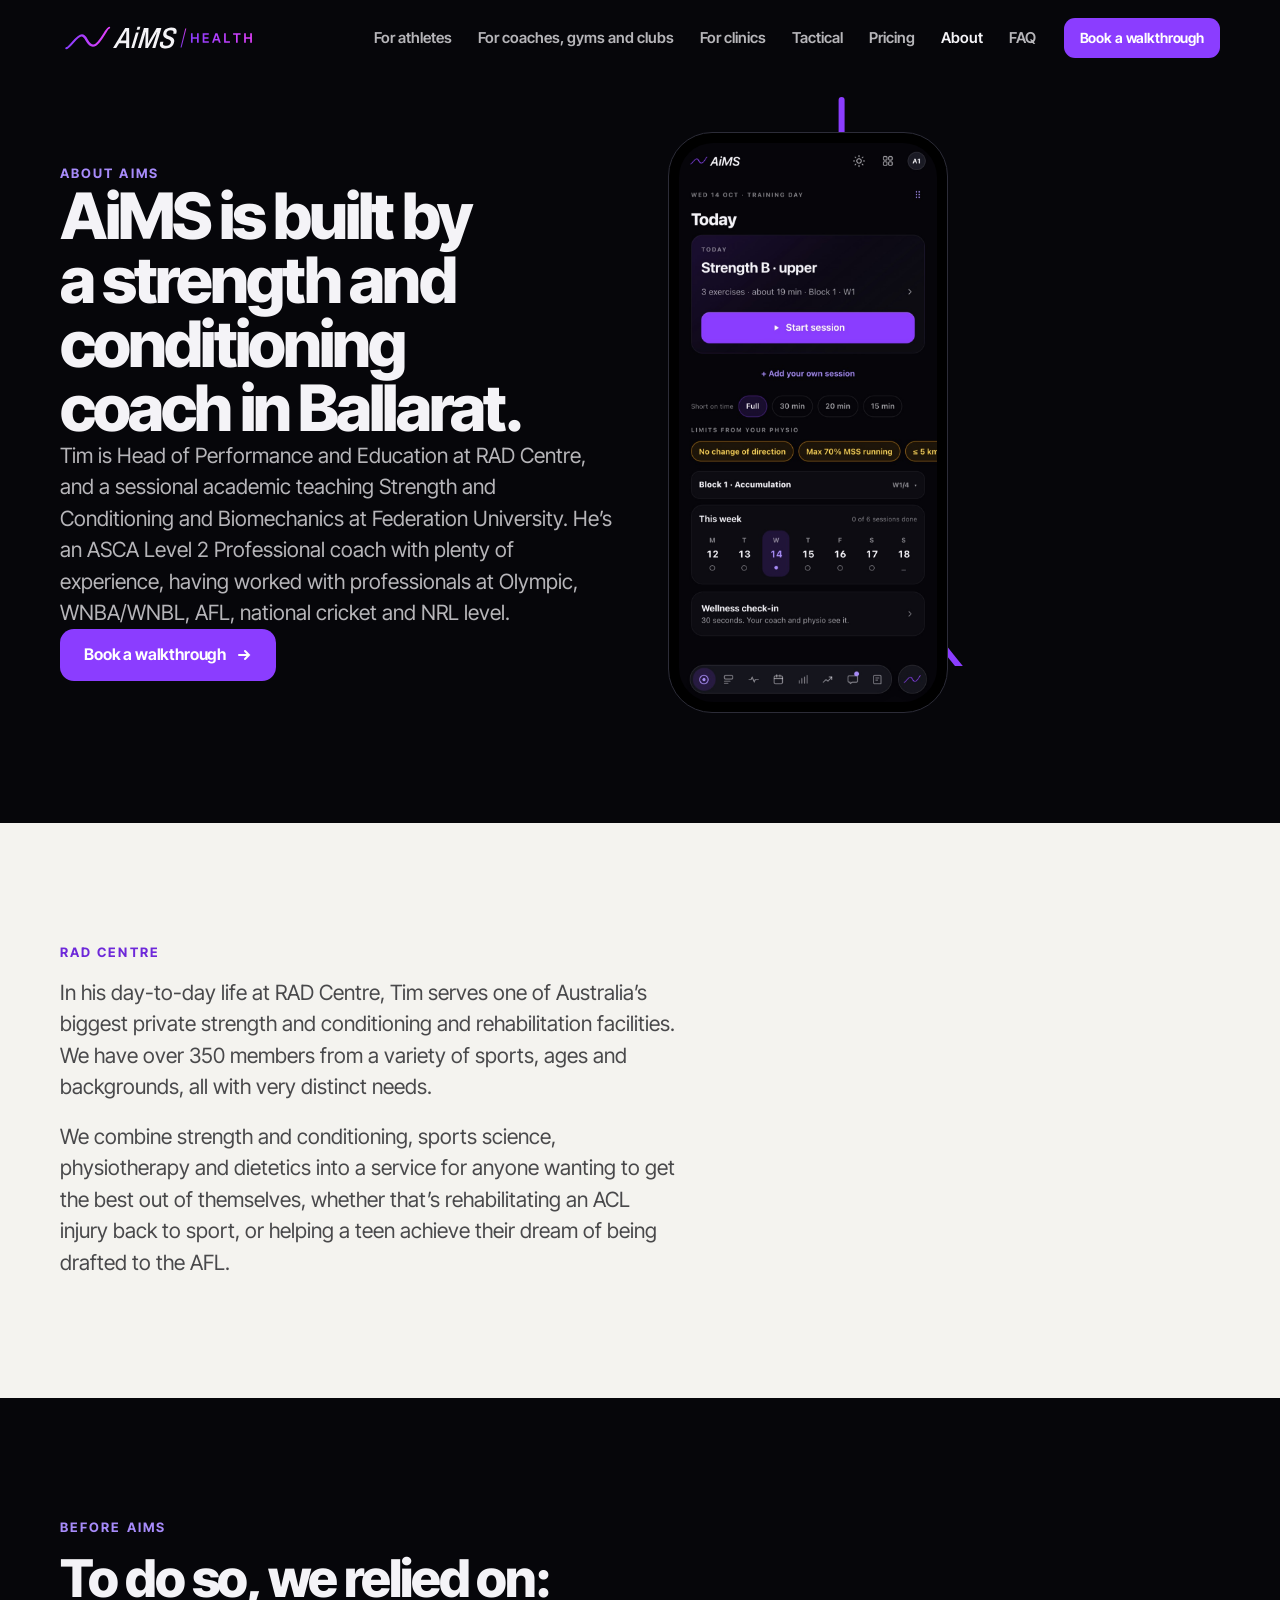
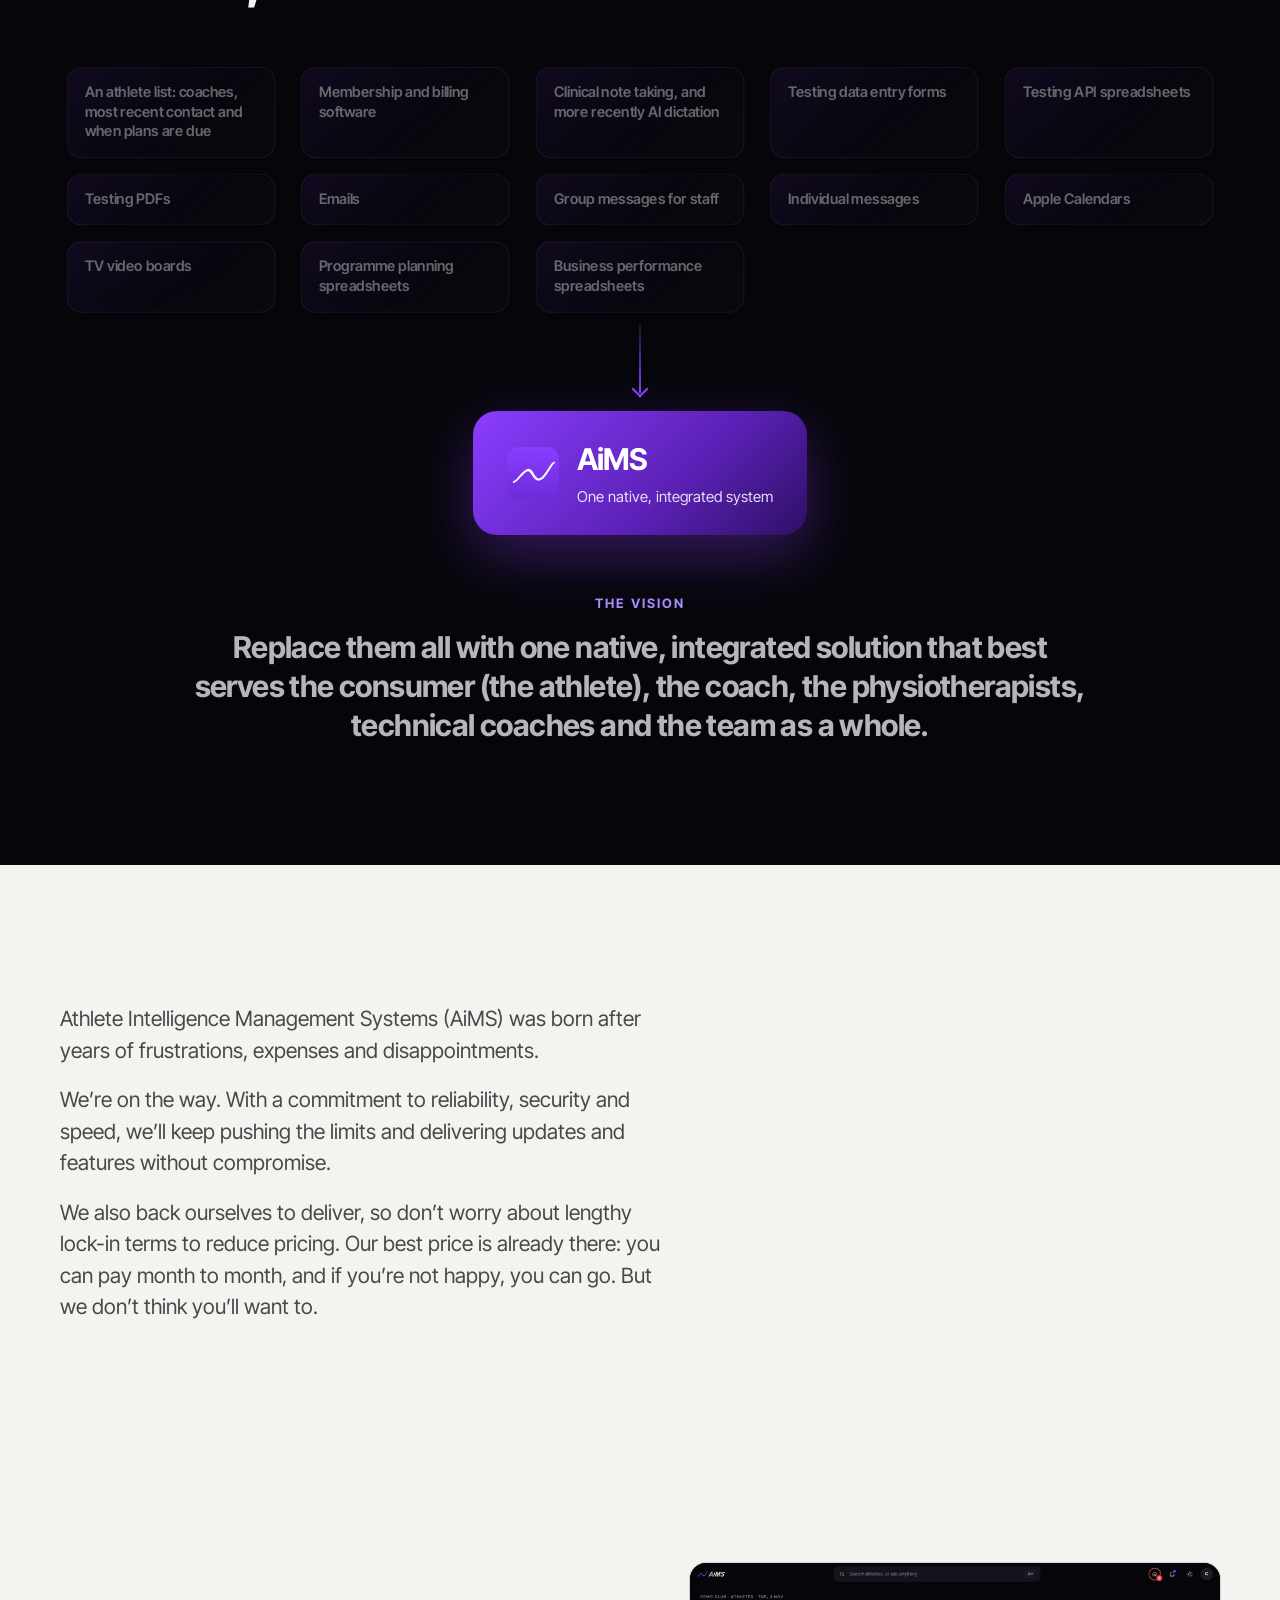
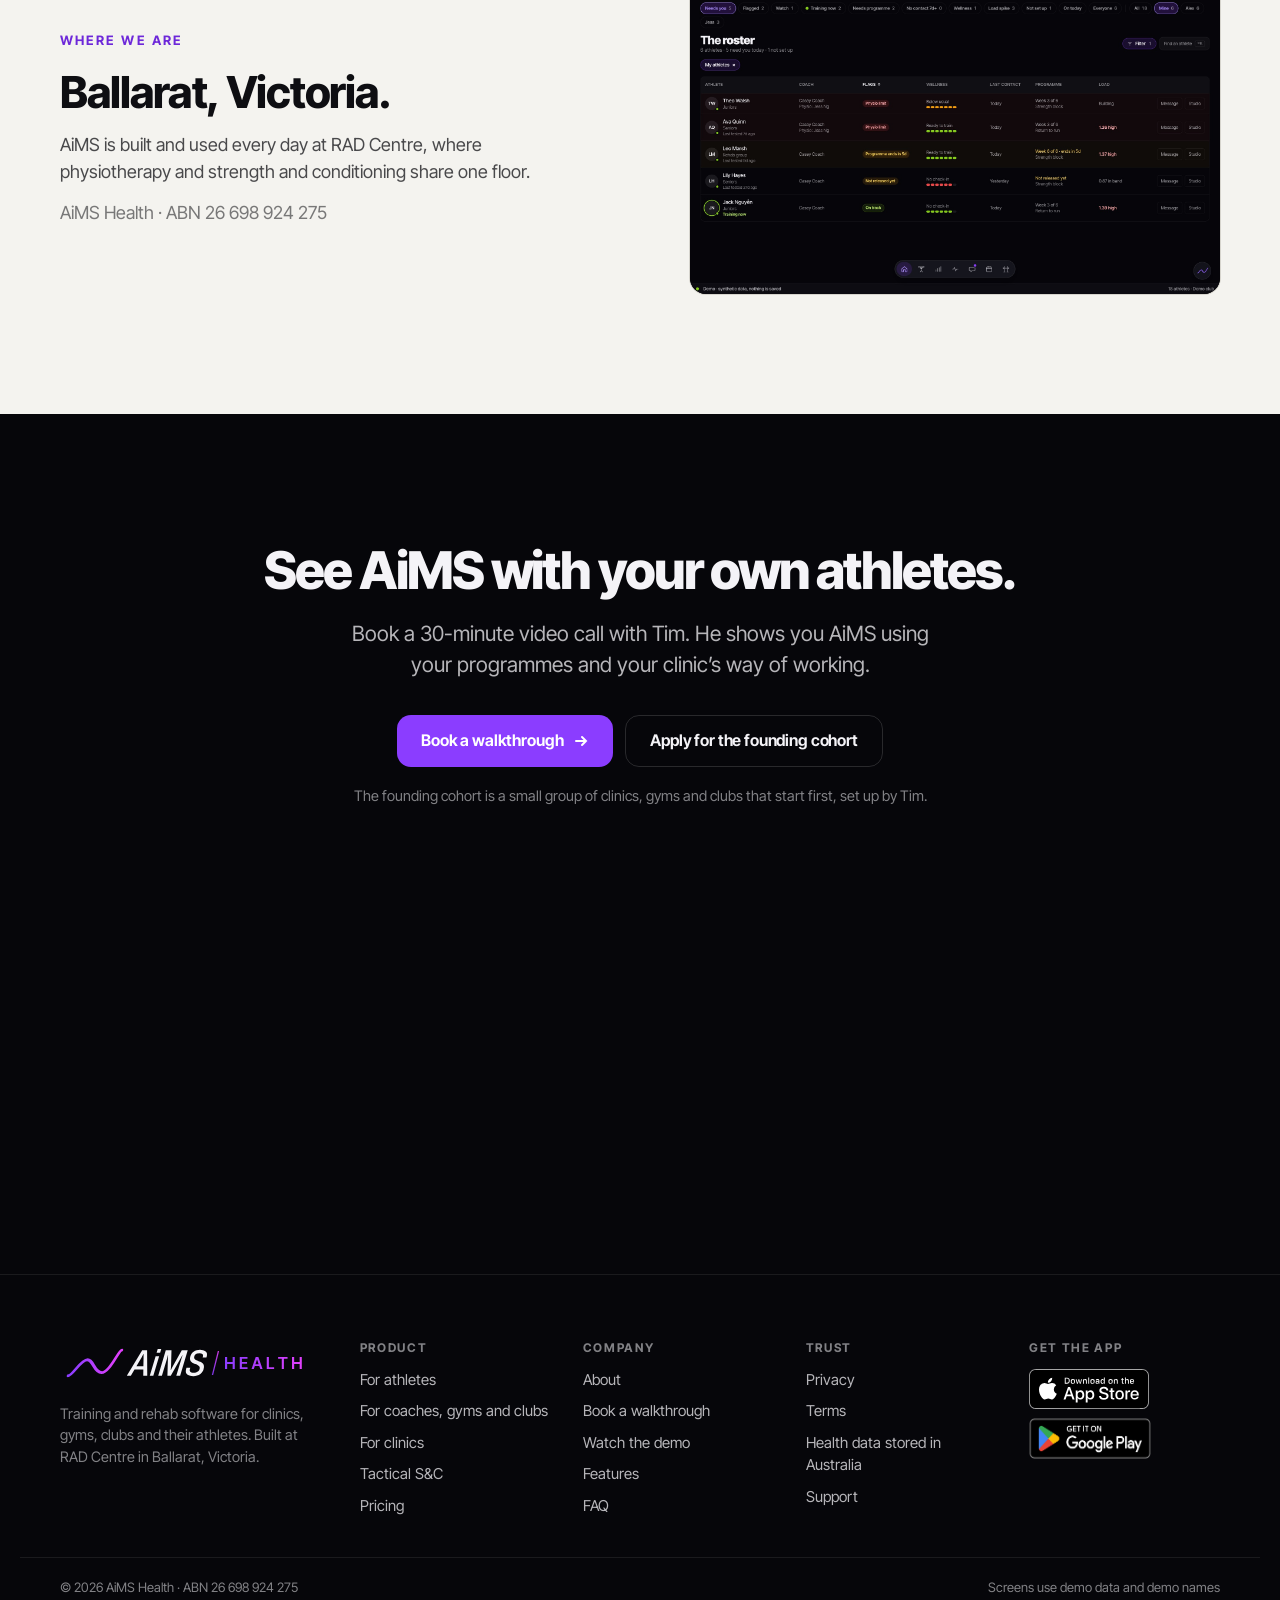
==== commit db6fe6b3: "Merge pull request #7 from aims-health/site/v2-2-walkthrough-personas-features Site v2.2: walkthroug" ====
--- a/about.html
+++ b/about.html
@@ -1,21 +1,20 @@
 <!doctype html><html lang="en-AU"><head><meta charset="utf-8"><meta name="viewport" content="width=device-width,initial-scale=1,viewport-fit=cover">
-<title>About AiMS · Built in Ballarat by a strength and conditioning coach</title><meta name="description" content="AiMS is built by Tim Welsh, a strength and conditioning coach, at RAD Centre in Ballarat, where physios and strength coaches look after the same athletes."><link rel="canonical" href="https://aimshealth.com.au/about"><meta property="og:type" content="website"><meta property="og:site_name" content="AiMS Health"><meta property="og:title" content="About AiMS · Built in Ballarat by a strength and conditioning coach"><meta property="og:description" content="AiMS is built by Tim Welsh, a strength and conditioning coach, at RAD Centre in Ballarat, where physios and strength coaches look after the same athletes."><meta property="og:url" content="https://aimshealth.com.au/about"><meta property="og:image" content="https://aimshealth.com.au/assets/og/aims-og.png"><meta property="og:image:width" content="1200"><meta property="og:image:height" content="630"><meta property="og:image:alt" content="AiMS Health: training and rehab software for clinics, gyms, clubs and their athletes"><meta property="og:locale" content="en_AU"><meta name="twitter:card" content="summary_large_image"><meta name="twitter:title" content="About AiMS · Built in Ballarat by a strength and conditioning coach"><meta name="twitter:description" content="AiMS is built by Tim Welsh, a strength and conditioning coach, at RAD Centre in Ballarat, where physios and strength coaches look after the same athletes."><meta name="twitter:image" content="https://aimshealth.com.au/assets/og/aims-og.png"><link rel="icon" href="/favicon.ico" sizes="any">
+<title>About AiMS · Built in Ballarat by a strength and conditioning coach</title><meta name="description" content="AiMS is built by Tim Welsh, Head of Performance and Education at RAD Centre in Ballarat, to replace the many tools a strength, conditioning and rehab facility relies on with one."><link rel="canonical" href="https://aimshealth.com.au/about"><meta property="og:type" content="website"><meta property="og:site_name" content="AiMS Health"><meta property="og:title" content="About AiMS · Built in Ballarat by a strength and conditioning coach"><meta property="og:description" content="AiMS is built by Tim Welsh, Head of Performance and Education at RAD Centre in Ballarat, to replace the many tools a strength, conditioning and rehab facility relies on with one."><meta property="og:url" content="https://aimshealth.com.au/about"><meta property="og:image" content="https://aimshealth.com.au/assets/og/aims-og.png"><meta property="og:image:width" content="1200"><meta property="og:image:height" content="630"><meta property="og:image:alt" content="AiMS Health: training and rehab software for clinics, gyms, clubs and their athletes"><meta property="og:locale" content="en_AU"><meta name="twitter:card" content="summary_large_image"><meta name="twitter:title" content="About AiMS · Built in Ballarat by a strength and conditioning coach"><meta name="twitter:description" content="AiMS is built by Tim Welsh, Head of Performance and Education at RAD Centre in Ballarat, to replace the many tools a strength, conditioning and rehab facility relies on with one."><meta name="twitter:image" content="https://aimshealth.com.au/assets/og/aims-og.png"><link rel="icon" href="/favicon.ico" sizes="any">
 <meta name="theme-color" content="#06060A"><link rel="icon" href="assets/logo/favicon.svg" type="image/svg+xml"><link rel="apple-touch-icon" href="assets/logo/apple-touch-icon.png">
 <link rel="preconnect" href="https://fonts.googleapis.com"><link rel="preconnect" href="https://fonts.gstatic.com" crossorigin><link href="https://fonts.googleapis.com/css2?family=Inter+Tight:wght@400..800&display=swap" rel="stylesheet">
 <link rel="stylesheet" href="v4.css"></head><body><a class="skip" href="#main">Skip to content</a>
 
 <div class="page" id="main"><section class="pg-hero"><header class="hdr"><div class="wrap"><a class="logo" href="index.html"><picture><source media="(max-width:899px)" srcset="assets/logo/aims-health_dark_small-cut.svg"><img src="assets/logo/aims-health-g2_dark.svg" alt="AiMS Health home"></picture></a>
-<nav aria-label="Main"><a href="athletes.html">For athletes</a><a href="coaches.html">For coaches, gyms and clubs</a><a href="clinics.html">For clinics</a><a href="pricing.html">Pricing</a><a href="about.html" class=on>About</a><a href="faq.html">FAQ</a></nav><details class="menu"><summary>Menu</summary><nav aria-label="Main"><a href="athletes.html">For athletes</a><a href="coaches.html">For coaches, gyms and clubs</a><a href="clinics.html">For clinics</a><a href="pricing.html">Pricing</a><a href="about.html" class=on>About</a><a href="faq.html">FAQ</a><a href="contact.html">Book a walkthrough</a></nav></details>
+<nav aria-label="Main"><a href="athletes.html">For athletes</a><a href="coaches.html">For coaches, gyms and clubs</a><a href="clinics.html">For clinics</a><a href="tactical.html">Tactical</a><a href="pricing.html">Pricing</a><a href="about.html" class=on>About</a><a href="faq.html">FAQ</a></nav><details class="menu"><summary>Menu</summary><nav aria-label="Main"><a href="athletes.html">For athletes</a><a href="coaches.html">For coaches, gyms and clubs</a><a href="clinics.html">For clinics</a><a href="tactical.html">Tactical</a><a href="pricing.html">Pricing</a><a href="about.html" class=on>About</a><a href="faq.html">FAQ</a><a href="contact.html">Book a walkthrough</a></nav></details>
 <a class="btn btn-p btn-sm" href="contact.html">Book a walkthrough</a></div></header><div class="wrap"><div class="hero-grid"><div class="tx">
-<div class="eyebrow rv">About AiMS</div><h1 class="rv">AiMS is built by a strength and conditioning coach in Ballarat.</h1><p class="lead rv">Tim Welsh is a strength and conditioning coach and a sessional university academic. He built AiMS for his own floor at RAD Centre, where physios and strength coaches look after the same athletes every day.</p><div class="ctas rv"><a class="btn btn-p" href="contact.html">Book a walkthrough <svg class="arr" viewBox="0 0 16 16" fill="none" stroke="currentColor" stroke-width="2" stroke-linecap="round" aria-hidden="true"><path d="M3 8h10M9 4l4 4-4 4"/></svg></a></div></div><div class="media rv"><div class="phone"><img src="assets/shots/app/athlete-home_dark.jpg" width="780" height="1690" alt="AiMS athlete app: today’s session, demo data" decoding="async" loading="lazy"></div></div></div></div></section><section class="sec light"><div class="wrap"><div class="sec-head rv"><div class="eyebrow">The problem</div><h2 style="margin-top:14px">Two plans for one athlete.</h2>
-<p class="lead">At RAD Centre the physio’s notes lived in one system and Tim’s programmes in another. Limits went by text message. The athlete was the only one who saw both plans, and often the last to know what changed.</p>
-<p class="lead">Tim tried the big platforms first. None of them put the clinic and the gym on the same plan.</p>
-<p class="lead">So he built one system for the clinic and the gym, around the athlete, and used it on his own floor first.</p></div>
-<blockquote class="rv" style="font-size:34px;font-weight:750;letter-spacing:-.03em;line-height:1.2;margin-top:50px;max-width:900px">“The athlete was the one carrying messages between the physio and me. AiMS is the system I wanted on our own floor.”</blockquote>
-<p class="cap rv">Tim Welsh · founder · strength and conditioning coach, RAD Centre </p></div></section><section class="sec"><div class="wrap"><div class="sec-head rv"><div class="eyebrow">How we work</div><h2 style="margin-top:14px">How we make decisions.</h2></div><div class="cards">
-<div class="card rv"><b>Athletes first</b><span>Every screen should make an athlete’s day on the floor go better.</span></div>
-<div class="card rv"><b>The physio decides</b><span>AiMS shows and flags. Physios and coaches make the calls.</span></div>
-<div class="card rv"><b>Security, then reliability</b><span>A feature doesn’t ship while there’s an open security or reliability issue.</span></div></div></div></section><section class="sec light"><div class="wrap"><div class="row"><div class="tx rv"><div class="eyebrow">Where we are</div><h3 style="font-size:44px">Ballarat, Victoria.</h3>
+<div class="eyebrow rv">About AiMS</div><h1 class="rv">AiMS is built by a strength and conditioning coach in Ballarat.</h1><p class="lead rv">Tim is Head of Performance and Education at RAD Centre, and a sessional academic teaching Strength and Conditioning and Biomechanics at Federation University. He’s an ASCA Level 2 Professional coach with plenty of experience, having worked with professionals at Olympic, WNBA/WNBL, AFL, national cricket and NRL level.</p><div class="ctas rv"><a class="btn btn-p" href="contact.html">Book a walkthrough <svg class="arr" viewBox="0 0 16 16" fill="none" stroke="currentColor" stroke-width="2" stroke-linecap="round" aria-hidden="true"><path d="M3 8h10M9 4l4 4-4 4"/></svg></a></div></div><div class="media rv"><div class="phone"><img src="assets/shots/app/athlete-home_dark.jpg" width="780" height="1690" alt="AiMS athlete app: today’s session, demo data" decoding="async" loading="lazy"></div></div></div></div></section><section class="sec light"><div class="wrap"><div class="sec-head rv"><div class="eyebrow">RAD Centre</div>
+<p class="lead" style="margin-top:14px">In his day-to-day life at RAD Centre, Tim serves one of Australia’s biggest private strength and conditioning and rehabilitation facilities. We have over 350 members from a variety of sports, ages and backgrounds, all with very distinct needs.</p>
+<p class="lead">We combine strength and conditioning, sports science, physiotherapy and dietetics into a service for anyone wanting to get the best out of themselves, whether that’s rehabilitating an ACL injury back to sport, or helping a teen achieve their dream of being drafted to the AFL.</p></div></div></section><section class="sec about-stack"><div class="wrap"><div class="sec-head rv"><div class="eyebrow">Before AiMS</div><h2 style="margin-top:14px">To do so, we relied on:</h2></div>
+<div class="collapse rv" aria-label="The tools we relied on, collapsing into one AiMS"><ul class="old-stack"><li style="--i:0">An athlete list: coaches, most recent contact and when plans are due</li><li style="--i:1">Membership and billing software</li><li style="--i:2">Clinical note taking, and more recently AI dictation</li><li style="--i:3">Testing data entry forms</li><li style="--i:4">Testing API spreadsheets</li><li style="--i:5">Testing PDFs</li><li style="--i:6">Emails</li><li style="--i:7">Group messages for staff</li><li style="--i:8">Individual messages</li><li style="--i:9">Apple Calendars</li><li style="--i:10">TV video boards</li><li style="--i:11">Programme planning spreadsheets</li><li style="--i:12">Business performance spreadsheets</li></ul><div class="into" aria-hidden="true"><span></span></div><div class="aims-tile"><img src="assets/logo/icon-aims.svg" alt=""><div><b>AiMS</b><span>One native, integrated system</span></div></div></div>
+<p class="vision rv"><span class="eyebrow">The vision</span>Replace them all with one native, integrated solution that best serves the consumer (the athlete), the coach, the physiotherapists, technical coaches and the team as a whole.</p></div></section><section class="sec light"><div class="wrap"><div class="sec-head rv">
+<p class="lead">Athlete Intelligence Management Systems (AiMS) was born after years of frustrations, expenses and disappointments.</p>
+<p class="lead">We’re on the way. With a commitment to reliability, security and speed, we’ll keep pushing the limits and delivering updates and features without compromise.</p>
+<p class="lead">We also back ourselves to deliver, so don’t worry about lengthy lock-in terms to reduce pricing. Our best price is already there: you can pay month to month, and if you’re not happy, you can go. But we don’t think you’ll want to.</p></div></div></section><section class="sec light"><div class="wrap"><div class="row"><div class="tx rv"><div class="eyebrow">Where we are</div><h3 style="font-size:44px">Ballarat, Victoria.</h3>
 <p>AiMS is built and used every day at RAD Centre, where physiotherapy and strength and conditioning share one floor.</p><p class="cap">AiMS Health · ABN 26 698 924 275</p></div>
 <div class="media rv"><div class="shot"><img src="assets/shots/app/coach-roster_dark.jpg" width="1800" height="1125" alt="AiMS coach roster, demo data" decoding="async" loading="lazy"></div></div></div></div></section><section class="cta" id="next"><div class="wrap">
 <h2 class="rv">See AiMS with your own athletes.</h2>
@@ -23,8 +22,8 @@
 <div class="ctas rv"><a class="btn btn-p" href="contact.html">Book a walkthrough <svg class="arr" viewBox="0 0 16 16" fill="none" stroke="currentColor" stroke-width="2" stroke-linecap="round" aria-hidden="true"><path d="M3 8h10M9 4l4 4-4 4"/></svg></a><a class="btn btn-s" href="contact.html#founding">Apply for the founding cohort</a></div>
 <p class="small rv">The founding cohort is a small group of clinics, gyms and clubs that start first, set up by Tim. </p>
 <div class="mark-box" aria-hidden="true"></div></div></section><footer><div class="wrap"><div><img src="assets/logo/aims-health-g2_dark.svg" alt="AiMS Health" loading="lazy"><p>Training and rehab software for clinics, gyms, clubs and their athletes. Built at RAD Centre in Ballarat, Victoria.</p></div>
-<div><h4>Product</h4><ul><li><a href="athletes.html">For athletes</a></li><li><a href="coaches.html">For coaches, gyms and clubs</a></li><li><a href="clinics.html">For clinics</a></li><li><a href="pricing.html">Pricing</a></li></ul></div>
-<div><h4>Company</h4><ul><li><a href="about.html">About</a></li><li><a href="contact.html">Book a walkthrough</a></li><li><a href="whatsnew.html">Features</a></li><li><a href="faq.html">FAQ</a></li></ul></div>
+<div><h4>Product</h4><ul><li><a href="athletes.html">For athletes</a></li><li><a href="coaches.html">For coaches, gyms and clubs</a></li><li><a href="clinics.html">For clinics</a></li><li><a href="tactical.html">Tactical S&amp;C</a></li><li><a href="pricing.html">Pricing</a></li></ul></div>
+<div><h4>Company</h4><ul><li><a href="about.html">About</a></li><li><a href="contact.html">Book a walkthrough</a></li><li><a href="demo.html">Watch the demo</a></li><li><a href="whatsnew.html">Features</a></li><li><a href="faq.html">FAQ</a></li></ul></div>
 <div><h4>Trust</h4><ul><li><a href="/privacy">Privacy</a></li><li><a href="/terms">Terms</a></li><li><a href="faq.html#privacy">Health data stored in Australia</a></li><li><a href="/support">Support</a></li></ul></div>
 <div><h4>Get the app</h4><div class="stores foot"><a class="badge as" href="https://apps.apple.com/au/app/id6800306696"><img src="assets/badges/appstore-black-en.svg" width="120" height="40" alt="Download on the App Store"></a><a class="badge gp" href="https://play.google.com/store/apps/details?id=au.com.aimshealth.app"><img src="assets/badges/googleplay-en.png" width="646" height="250" alt="Get it on Google Play"></a></div></div></div>
 <div class="legal"><span>© 2026 AiMS Health · ABN 26 698 924 275</span><span>Screens use demo data and demo names</span></div></footer></div><script src="wave.js" defer></script></body></html>
--- a/v4.css
+++ b/v4.css
@@ -433,3 +433,33 @@
 .pcustom{display:flex;align-items:center;justify-content:space-between;gap:18px;flex-wrap:wrap;margin-top:18px;border-radius:22px;border:1px dashed #CFCBC2;padding:22px 30px;background:#fff}
 .pcustom .tier{font-size:13px;font-weight:700;letter-spacing:.12em;text-transform:uppercase;color:var(--ink-3)}
 .pcustom p{font-size:16px;margin-top:6px}
+/* v2: hero walkthrough, clinical, demo, features */
+.hero-walk .phone{width:300px}
+.who-more{margin-top:34px;font-size:17px;color:var(--ink-2)}
+.cs-grid{display:grid;grid-template-columns:1.3fr 1fr;gap:22px;margin-top:40px}
+.cs-card{border-radius:22px;background:#fff;border:1px solid #E2E0DA;padding:30px}.cs-card h3{font-size:24px;margin-top:14px}.cs-card p{margin-top:12px;font-size:16.5px}.cs-card .ticks{margin-top:14px}
+.tag.live{background:rgba(52,199,89,.14);color:#1E8E3E}
+.cs-media{margin-top:56px}.cs-media .cap{text-align:center;margin-top:14px}
+.demo-vid video{width:100%;height:auto;border-radius:18px;display:block;background:#000;box-shadow:0 0 0 1px var(--line),0 30px 80px rgba(0,0,0,.5)}
+.clip-card .reel{border-radius:20px;overflow:hidden;max-width:300px}.clip-card .reel video{display:block;width:100%;height:auto}
+@media (max-width:899px){.cs-grid{grid-template-columns:1fr}.hero-walk .phone{width:250px}}
+/* about: the tools we relied on, collapsing into one AiMS tile */
+.collapse{margin-top:48px;display:flex;flex-direction:column;align-items:center}
+.old-stack{list-style:none;display:grid;grid-template-columns:repeat(auto-fill,minmax(210px,1fr));gap:12px;width:100%}
+.old-stack li{border-radius:16px;padding:16px 18px;font-size:15.5px;line-height:1.35;color:var(--t2);font-weight:600;
+  background:linear-gradient(140deg,rgba(139,61,255,.16),rgba(139,61,255,.04) 55%,rgba(255,255,255,.03));border:1px solid rgba(167,139,250,.18);
+  transition:transform .9s var(--ease),opacity .9s var(--ease);transition-delay:calc(var(--i) * 45ms)}
+.collapse.rv{opacity:1;transform:none}
+.collapse:not(.in) .old-stack li{opacity:0;transform:translateY(-14px) scale(.97)}
+.collapse.in .old-stack li{animation:squeeze 1.1s var(--ease) calc(1.3s + var(--i) * 40ms) both}
+@keyframes squeeze{to{transform:translateY(10px) scale(.94);opacity:.55}}
+.into{height:70px;width:2px;margin:18px 0;background:linear-gradient(rgba(167,139,250,.1),#8B3DFF);position:relative}
+.into span{position:absolute;left:50%;bottom:-2px;width:12px;height:12px;border-right:2px solid #8B3DFF;border-bottom:2px solid #8B3DFF;transform:translateX(-50%) rotate(45deg)}
+.aims-tile{display:flex;align-items:center;gap:18px;padding:26px 34px;border-radius:24px;background:linear-gradient(135deg,#8B3DFF,#5B21B6 60%,#2E1065);color:#fff;
+  box-shadow:0 20px 60px rgba(139,61,255,.35);transform:scale(.9);opacity:0;transition:transform 1s var(--ease) 1.6s,opacity 1s var(--ease) 1.6s}
+.collapse.in .aims-tile{transform:none;opacity:1}
+.aims-tile img{width:52px;height:52px}.aims-tile b{display:block;font-size:30px;letter-spacing:-.03em}.aims-tile span{font-size:15px;opacity:.85}
+.vision{max-width:900px;margin:60px auto 0;text-align:center;font-size:30px;line-height:1.3;font-weight:700;letter-spacing:-.02em}
+.vision .eyebrow{display:block;margin-bottom:16px}
+@media (max-width:899px){.old-stack{grid-template-columns:1fr 1fr;gap:8px}.old-stack li{font-size:13.5px;padding:12px}.vision{font-size:22px}}
+@media (prefers-reduced-motion:reduce){.collapse .old-stack li,.collapse .aims-tile{animation:none;transition:none;opacity:1;transform:none}}
